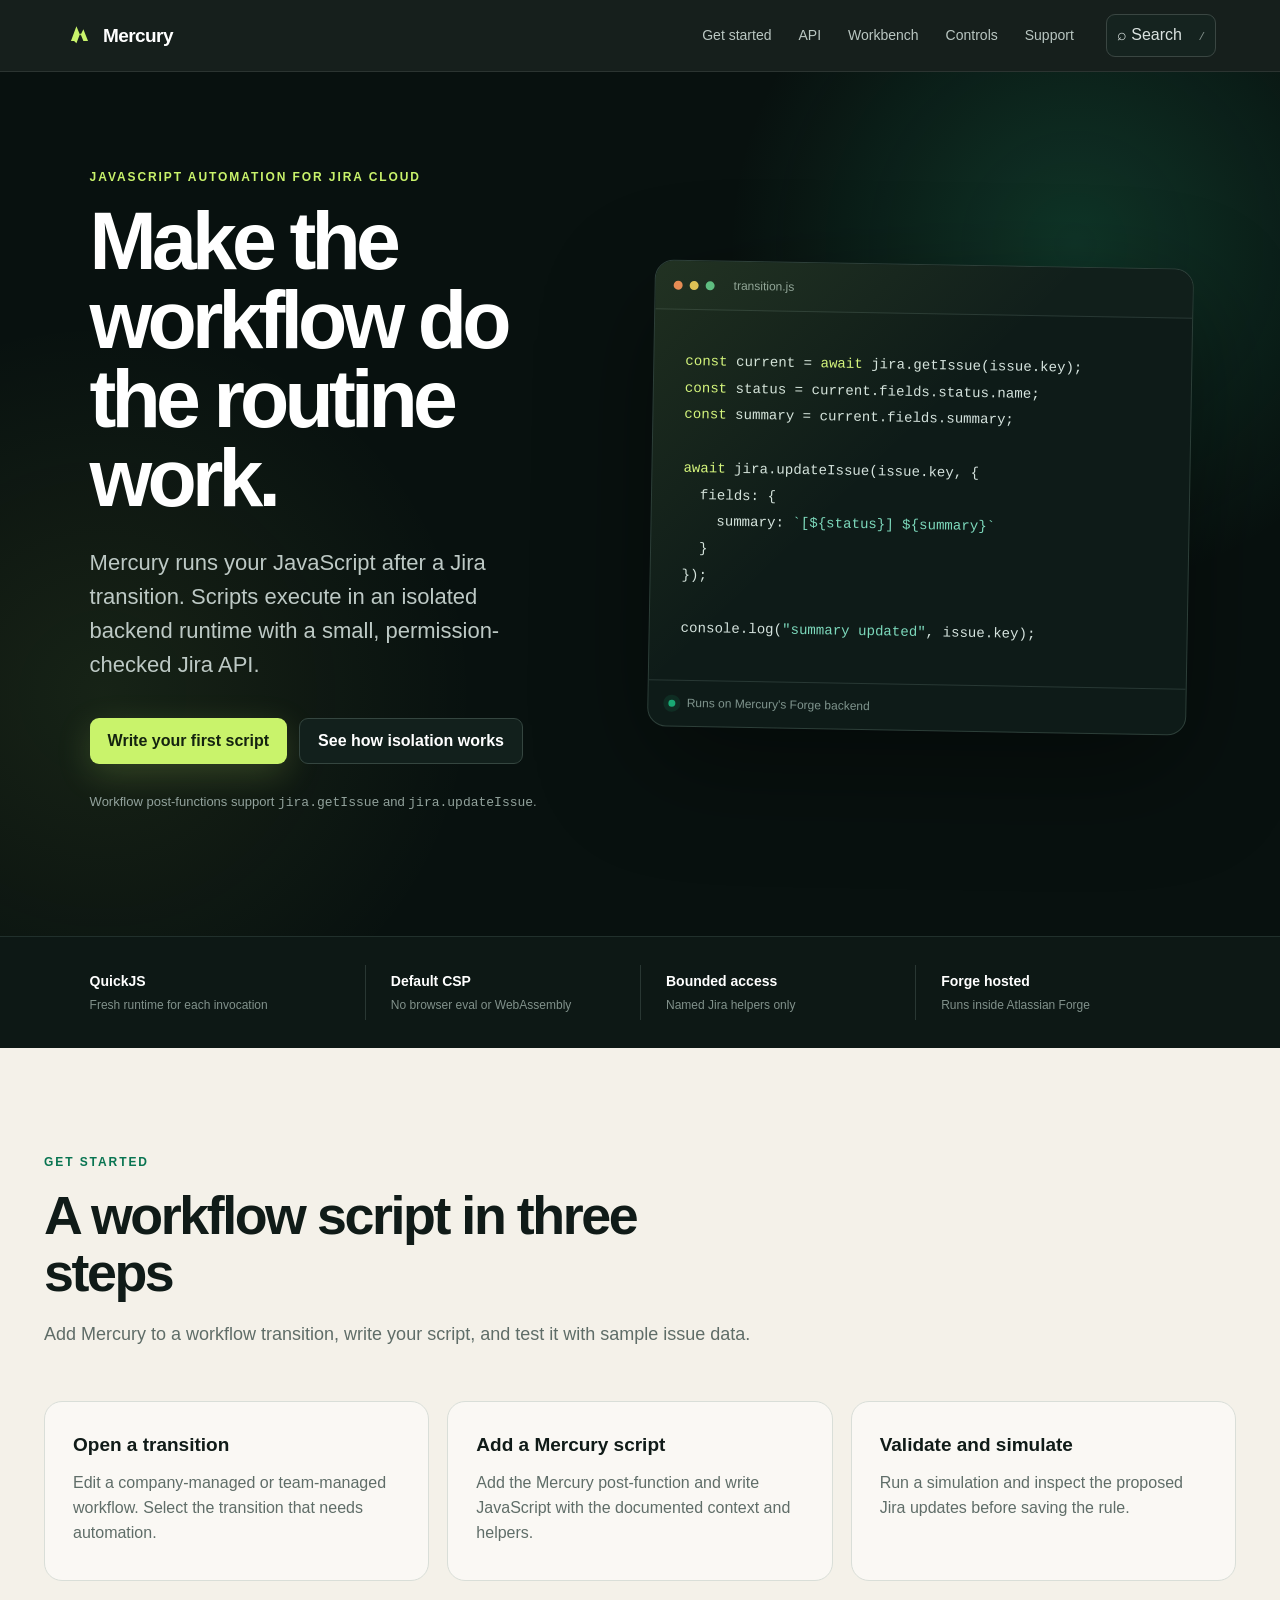
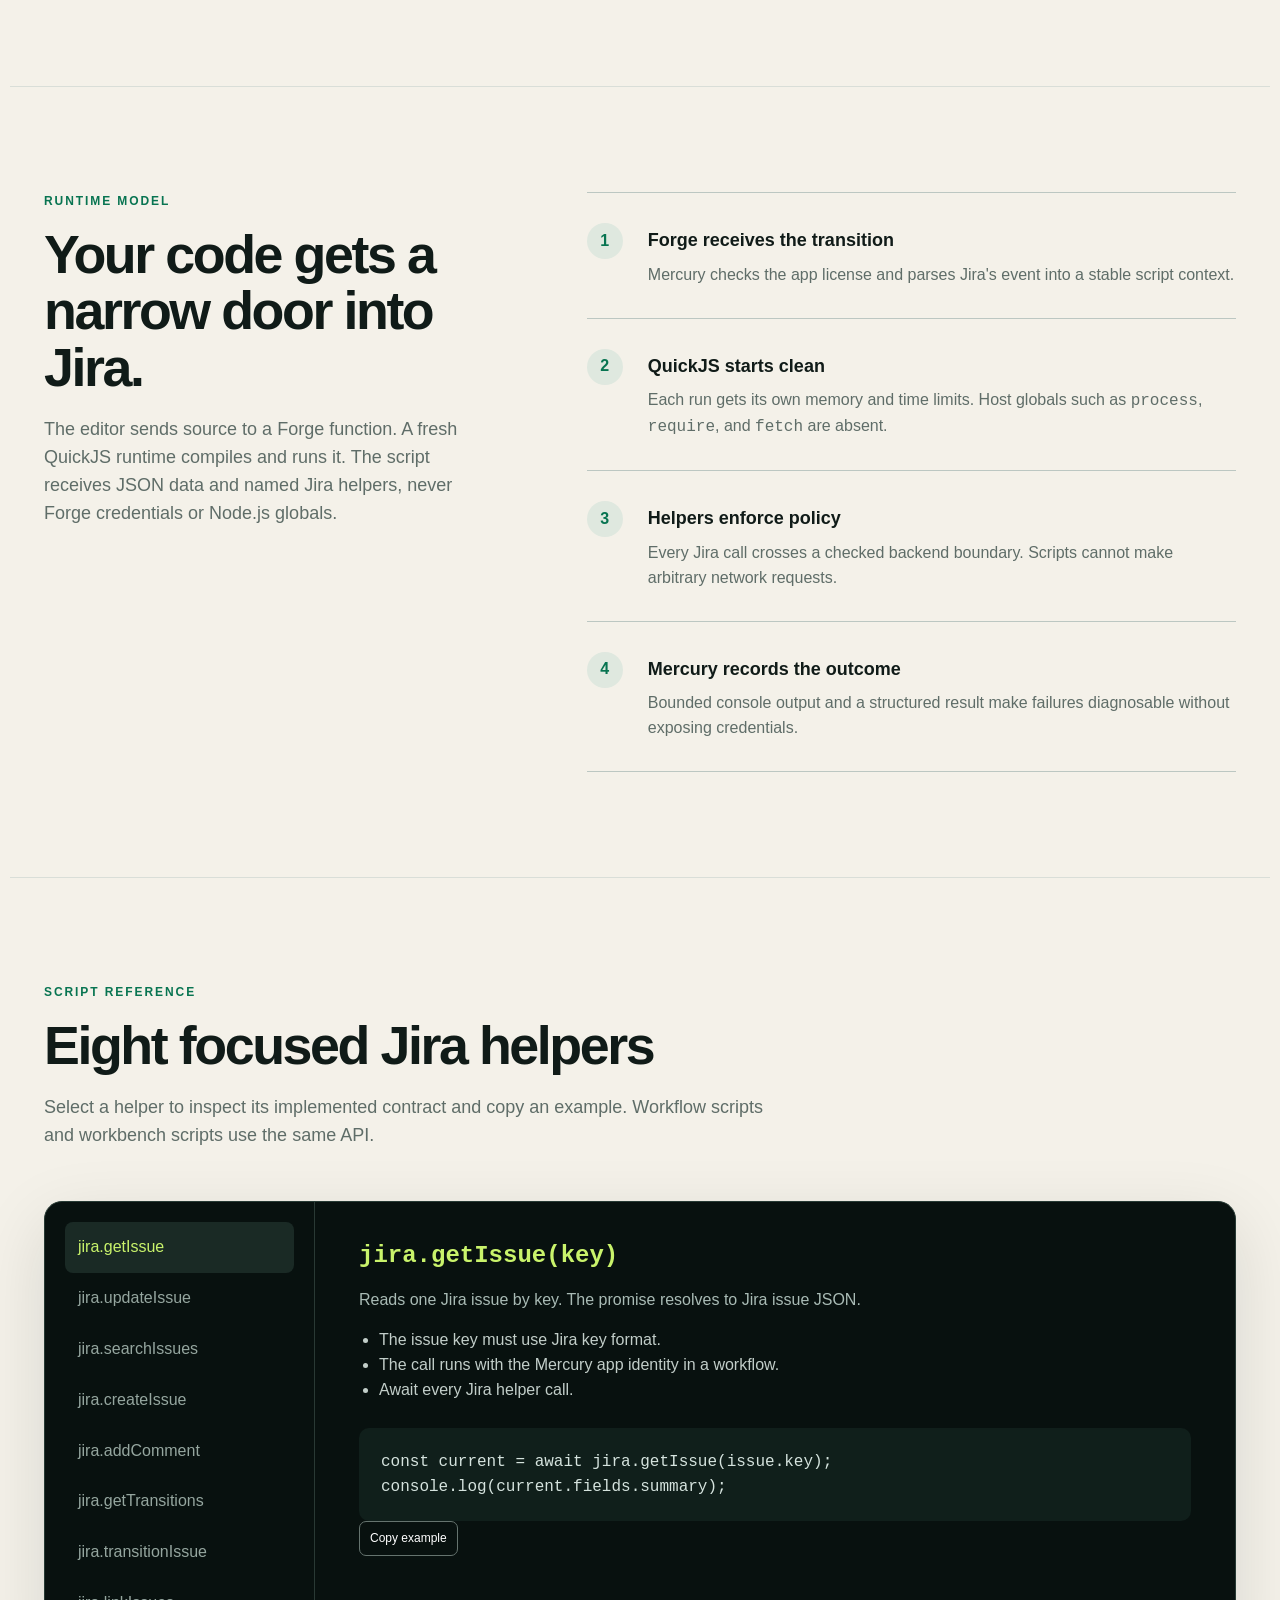
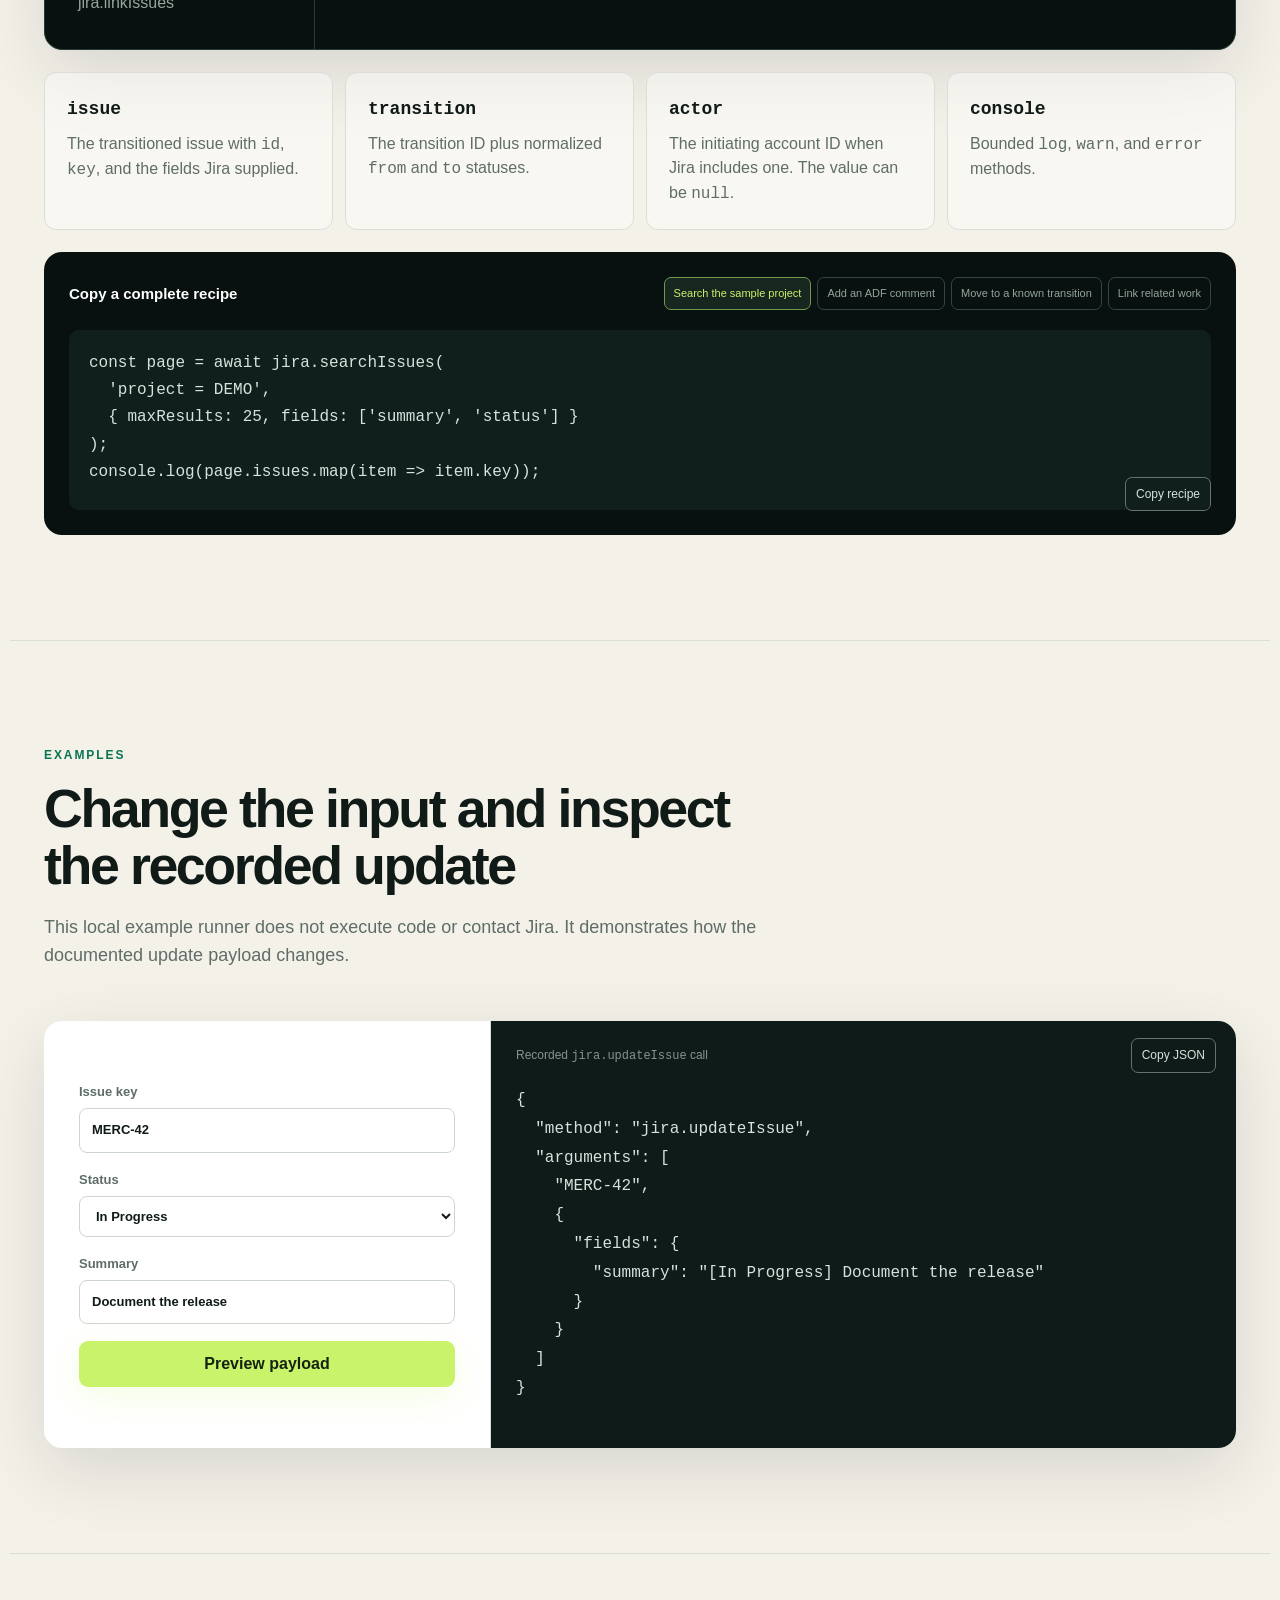
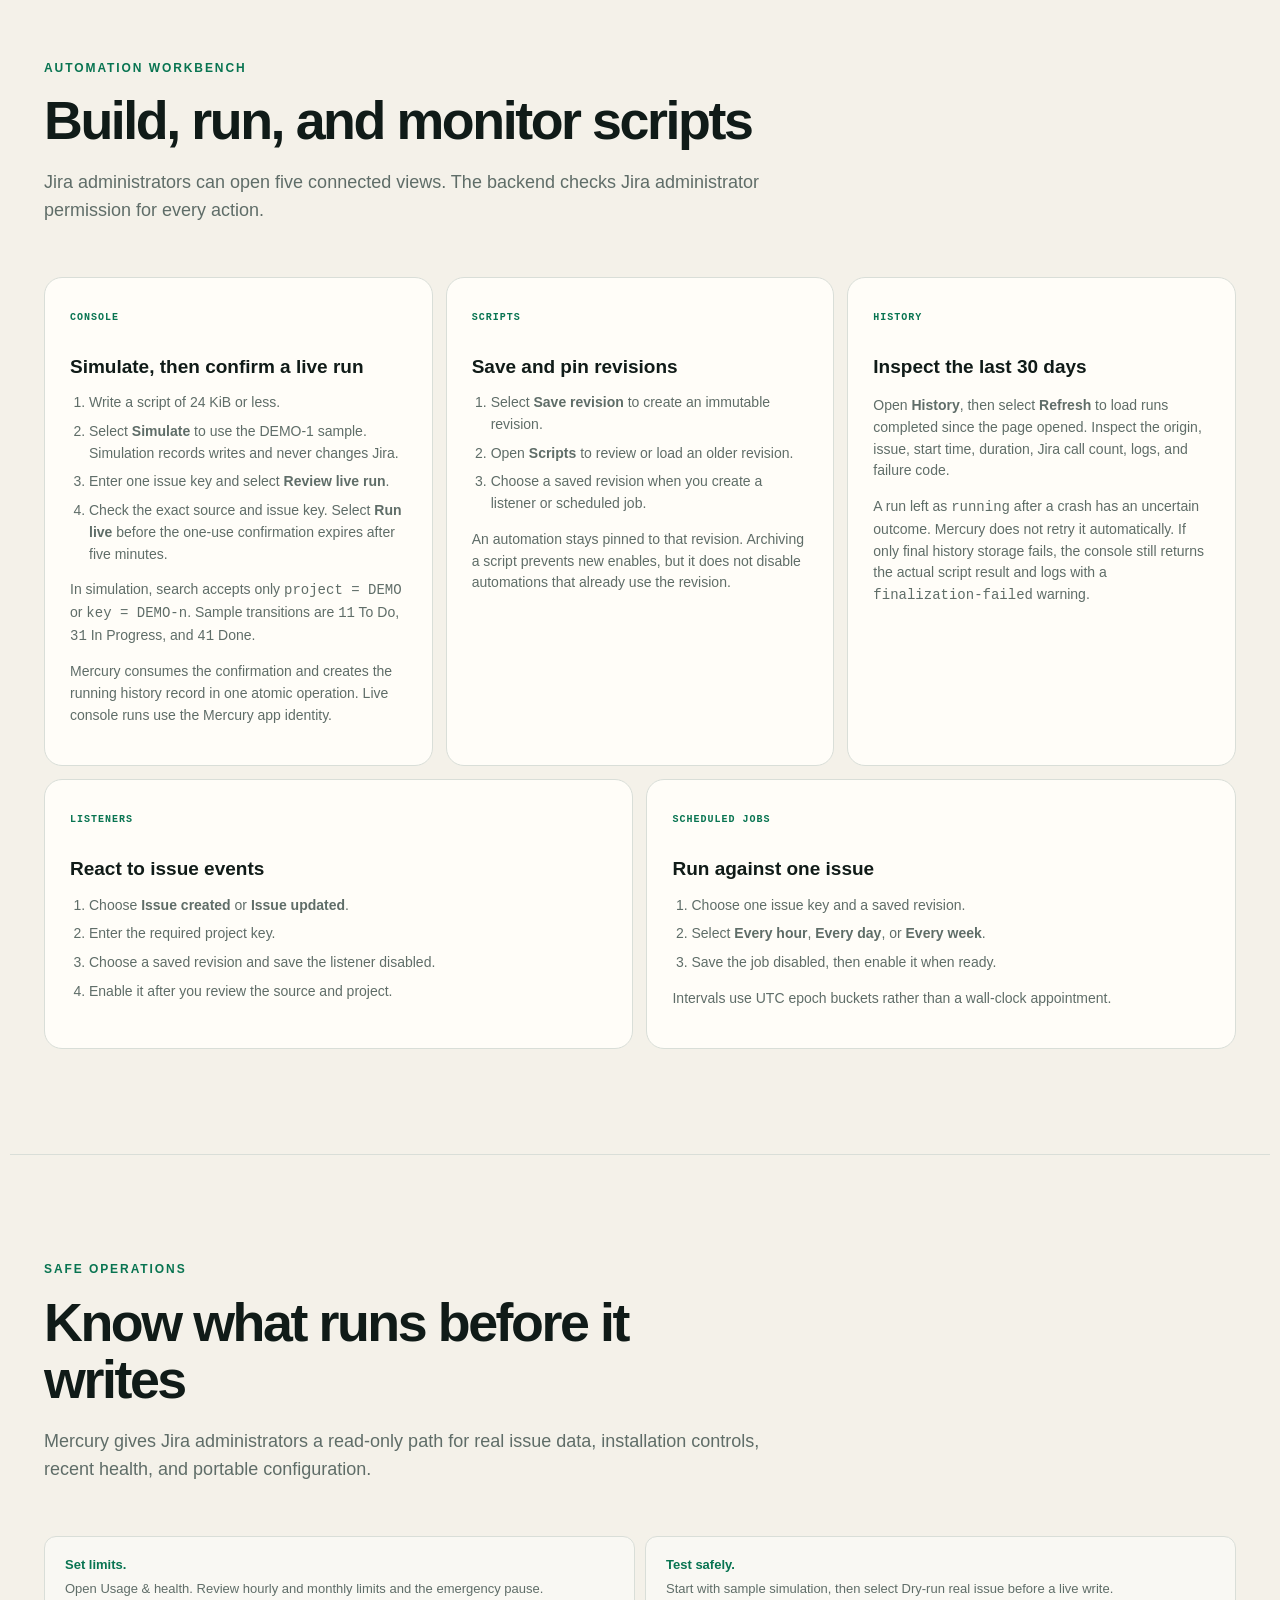
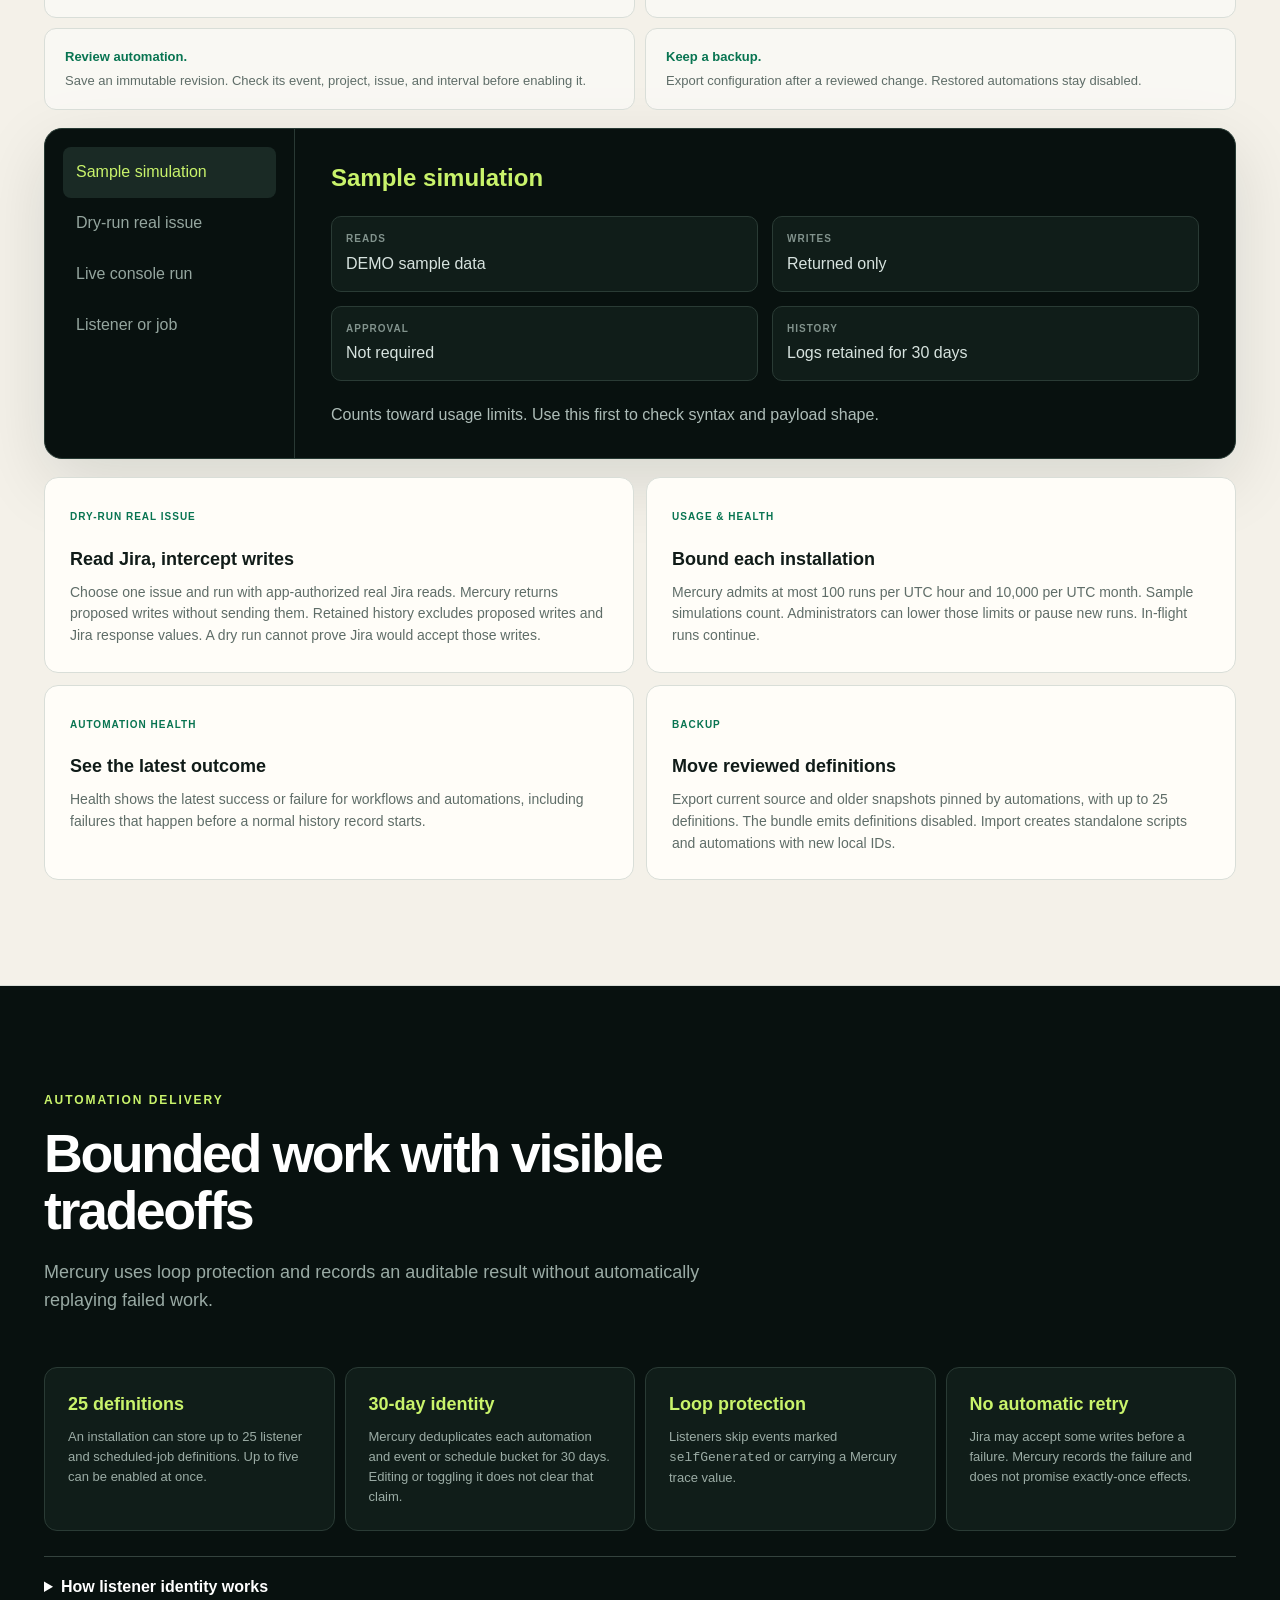
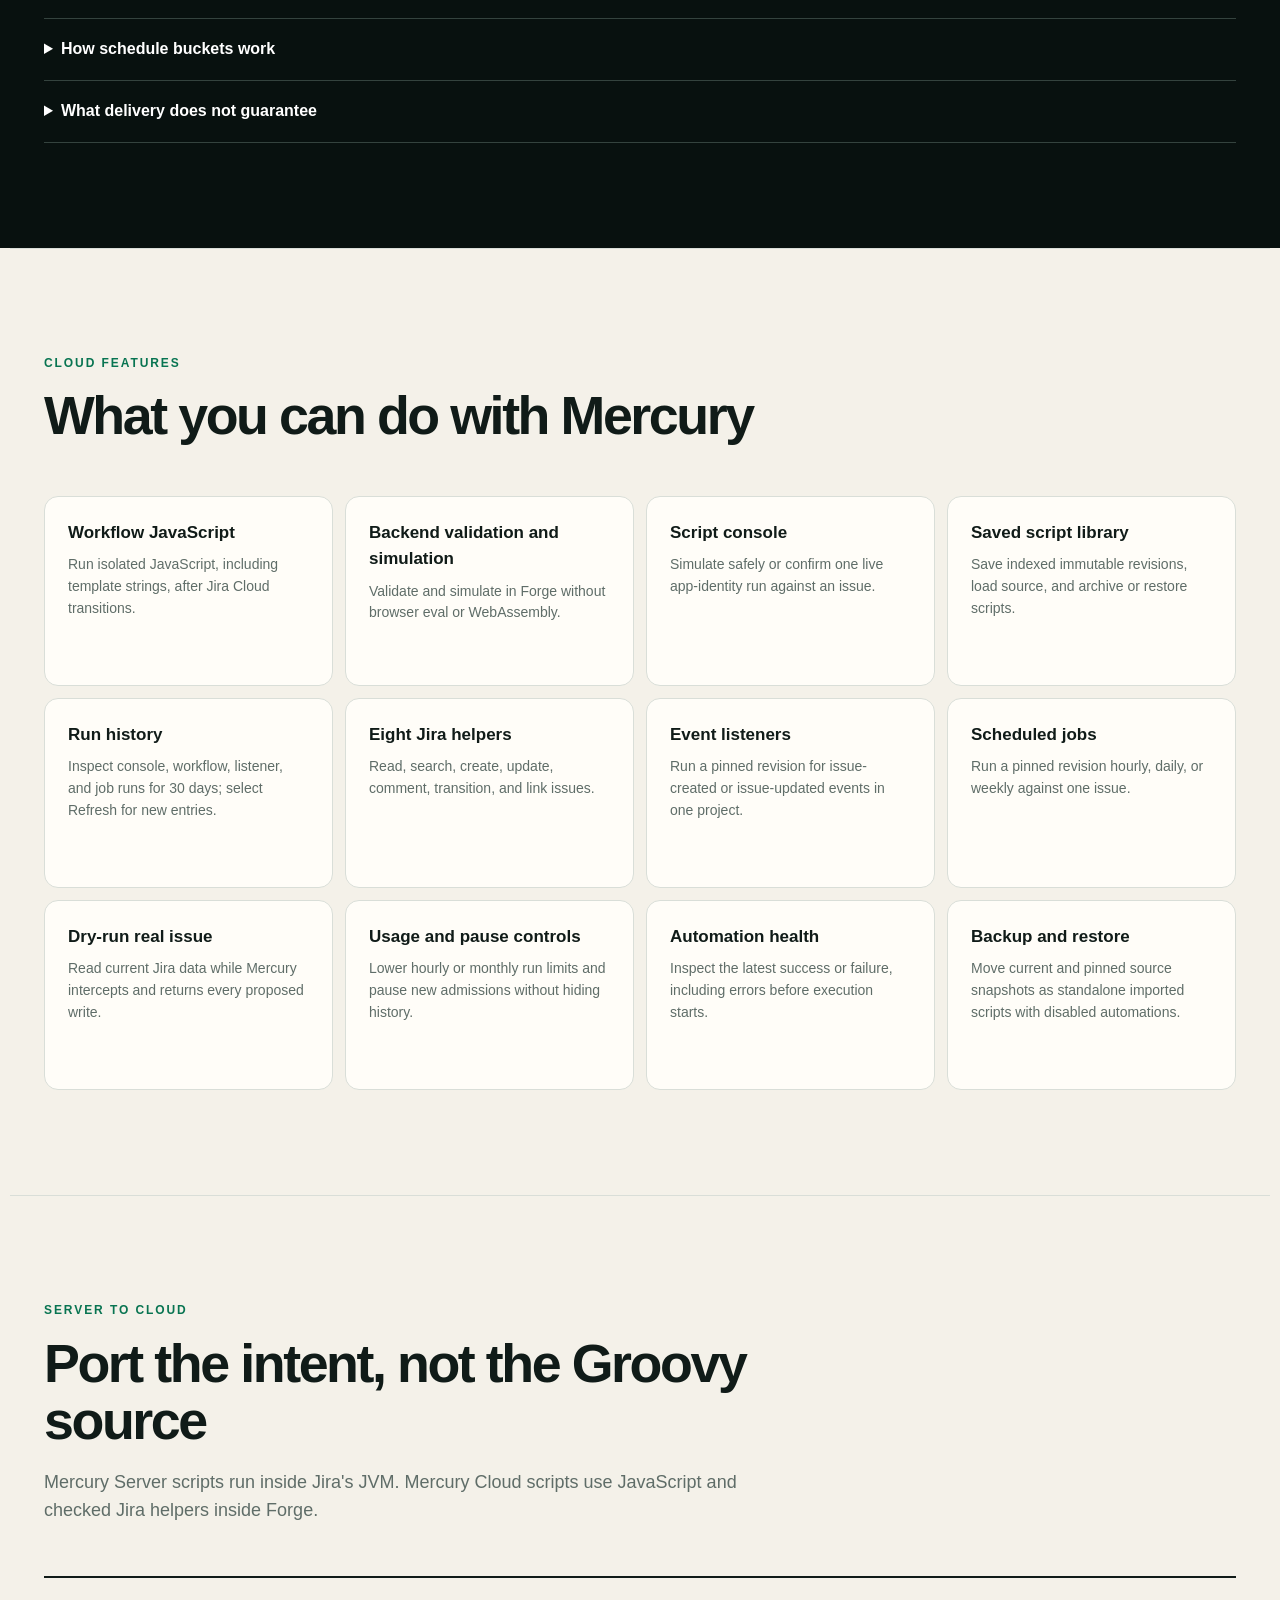
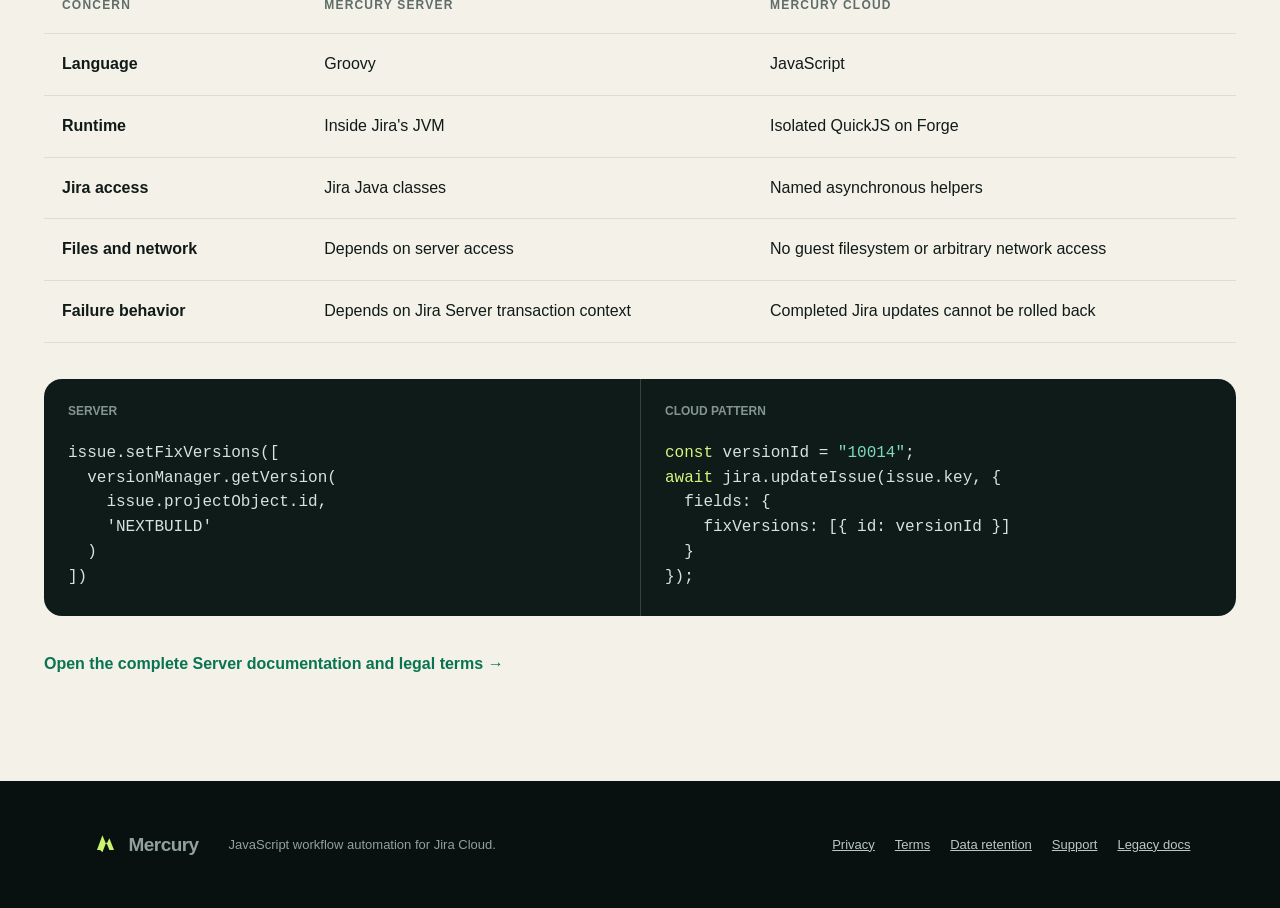
==== index.html @ 61a6d9b7 "Sync Cloud docs with launch controls" ====
<!doctype html>
<html lang="en">
<head>
  <meta charset="utf-8">
  <meta name="viewport" content="width=device-width, initial-scale=1">
  <meta name="description" content="Mercury runs isolated JavaScript automation for Jira Cloud workflows.">
  <meta name="theme-color" content="#08110f">
  <meta property="og:title" content="Mercury for Jira Cloud">
  <meta property="og:description" content="Write focused JavaScript automation for Jira Cloud workflows.">
  <title>Mercury for Jira Cloud</title>
  <link rel="stylesheet" href="./assets/site.css?v=88810bb0ca61">
  <script src="./assets/content.js?v=58f0be5f268d" defer></script>
  <script src="./assets/site.js?v=78b6e7a4508e" defer></script>
</head>
<body>
  <a class="skip-link" href="#main">Skip to content</a>
  <header class="topbar">
    <a class="brand" href="#top" aria-label="Mercury home"><svg viewBox="0 0 40 40" role="img" aria-label=""><path d="M9 27 16 8l5 12 4-8 6 15h-6l-4-10-5 13-3-3Z"/></svg><span>Mercury</span></a>
    <nav aria-label="Primary navigation"><a href="#start">Get started</a><a href="#reference">API</a><a href="#workbench">Workbench</a><a href="#operations">Controls</a><a href="./support.html">Support</a></nav>
    <button class="search-open" type="button" data-search-open aria-haspopup="dialog"><span aria-hidden="true">⌕</span> Search <kbd>/</kbd></button>
  </header>

  <main id="main">
    <section class="hero" id="top">
      <div class="hero-copy">
        <p class="eyebrow">JavaScript automation for Jira Cloud</p>
        <h1>Make the workflow do the routine work.</h1>
        <p class="lede">Mercury runs your JavaScript after a Jira transition. Scripts execute in an isolated backend runtime with a small, permission-checked Jira API.</p>
        <div class="actions"><a class="button primary" href="#start">Write your first script</a><a class="button secondary" href="#how-it-runs">See how isolation works</a></div>
        <p class="release-note">Workflow post-functions support <code>jira.getIssue</code> and <code>jira.updateIssue</code>.</p>
      </div>
      <div class="code-window" aria-label="Example Mercury script">
        <div class="window-bar"><span></span><span></span><span></span><strong>transition.js</strong></div>
        <pre><code><span class="kw">const</span> current = <span class="kw">await</span> jira.getIssue(issue.key);
<span class="kw">const</span> status = current.fields.status.name;
<span class="kw">const</span> summary = current.fields.summary;

<span class="kw">await</span> jira.updateIssue(issue.key, {
  fields: {
    summary: <span class="str">`[${status}] ${summary}`</span>
  }
});

console.log(<span class="str">"summary updated"</span>, issue.key);</code></pre>
        <div class="run-strip"><span class="pulse"></span> Runs on Mercury's Forge backend</div>
      </div>
    </section>

    <section class="trust-strip" aria-label="Runtime properties">
      <div><strong>QuickJS</strong><span>Fresh runtime for each invocation</span></div>
      <div><strong>Default CSP</strong><span>No browser eval or WebAssembly</span></div>
      <div><strong>Bounded access</strong><span>Named Jira helpers only</span></div>
      <div><strong>Forge hosted</strong><span>Runs inside Atlassian Forge</span></div>
    </section>

    <section class="section" id="start">
      <div class="section-intro"><p class="eyebrow">Get started</p><h2>A workflow script in three steps</h2><p>Add Mercury to a workflow transition, write your script, and test it with sample issue data.</p></div>
      <ol class="steps">
        <li><h3>Open a transition</h3><p>Edit a company-managed or team-managed workflow. Select the transition that needs automation.</p></li>
        <li><h3>Add a Mercury script</h3><p>Add the Mercury post-function and write JavaScript with the documented context and helpers.</p></li>
        <li><h3>Validate and simulate</h3><p>Run a simulation and inspect the proposed Jira updates before saving the rule.</p></li>
      </ol>
    </section>

    <section class="section split" id="how-it-runs">
      <div class="section-intro sticky-intro"><p class="eyebrow">Runtime model</p><h2>Your code gets a narrow door into Jira.</h2><p>The editor sends source to a Forge function. A fresh QuickJS runtime compiles and runs it. The script receives JSON data and named Jira helpers, never Forge credentials or Node.js globals.</p></div>
      <div class="flow" role="list" aria-label="Script execution flow">
        <article role="listitem"><b>1</b><div><h3>Forge receives the transition</h3><p>Mercury checks the app license and parses Jira's event into a stable script context.</p></div></article>
        <article role="listitem"><b>2</b><div><h3>QuickJS starts clean</h3><p>Each run gets its own memory and time limits. Host globals such as <code>process</code>, <code>require</code>, and <code>fetch</code> are absent.</p></div></article>
        <article role="listitem"><b>3</b><div><h3>Helpers enforce policy</h3><p>Every Jira call crosses a checked backend boundary. Scripts cannot make arbitrary network requests.</p></div></article>
        <article role="listitem"><b>4</b><div><h3>Mercury records the outcome</h3><p>Bounded console output and a structured result make failures diagnosable without exposing credentials.</p></div></article>
      </div>
    </section>

    <section class="section" id="reference">
      <div class="section-intro"><p class="eyebrow">Script reference</p><h2>Eight focused Jira helpers</h2><p>Select a helper to inspect its implemented contract and copy an example. Workflow scripts and workbench scripts use the same API.</p></div>
      <div class="api-browser"><div class="api-tabs" role="tablist" aria-label="Jira helpers" data-api-tabs></div><div class="api-panel" data-api-panel></div></div>
      <div class="context-grid">
        <article><h3><code>issue</code></h3><p>The transitioned issue with <code>id</code>, <code>key</code>, and the fields Jira supplied.</p></article>
        <article><h3><code>transition</code></h3><p>The transition ID plus normalized <code>from</code> and <code>to</code> statuses.</p></article>
        <article><h3><code>actor</code></h3><p>The initiating account ID when Jira includes one. The value can be <code>null</code>.</p></article>
        <article><h3><code>console</code></h3><p>Bounded <code>log</code>, <code>warn</code>, and <code>error</code> methods.</p></article>
      </div>
      <div class="recipes">
        <div class="recipes-head"><h3>Copy a complete recipe</h3><div data-recipe-tabs></div></div>
        <pre><code data-recipe-source></code></pre>
        <button class="copy" type="button" data-copy-recipe>Copy recipe</button>
      </div>
    </section>

    <section class="section" id="examples">
      <div class="section-intro"><p class="eyebrow">Examples</p><h2>Change the input and inspect the recorded update</h2><p>This local example runner does not execute code or contact Jira. It demonstrates how the documented update payload changes.</p></div>
      <div class="playground">
        <form data-example-form>
          <label>Issue key<input name="key" value="MERC-42" pattern="[A-Z][A-Z0-9_]*-[0-9]+" required></label>
          <label>Status<select name="status"><option>In Progress</option><option>To Do</option><option>Done</option></select></label>
          <label>Summary<input name="summary" value="Document the release" required></label>
          <button class="button primary" type="submit">Preview payload</button>
        </form>
        <div><div class="code-label">Recorded <code>jira.updateIssue</code> call</div><pre><code data-example-output></code></pre><button class="copy" type="button" data-copy-output>Copy JSON</button></div>
      </div>
    </section>

    <section class="section" id="workbench">
      <div class="section-intro"><p class="eyebrow">Automation workbench</p><h2>Build, run, and monitor scripts</h2><p>Jira administrators can open five connected views. The backend checks Jira administrator permission for every action.</p></div>
      <div class="guide-grid">
        <article><span>Console</span><h3>Simulate, then confirm a live run</h3><ol><li>Write a script of 24 KiB or less.</li><li>Select <strong>Simulate</strong> to use the DEMO-1 sample. Simulation records writes and never changes Jira.</li><li>Enter one issue key and select <strong>Review live run</strong>.</li><li>Check the exact source and issue key. Select <strong>Run live</strong> before the one-use confirmation expires after five minutes.</li></ol><p>In simulation, search accepts only <code>project = DEMO</code> or <code>key = DEMO-n</code>. Sample transitions are <code>11</code> To Do, <code>31</code> In Progress, and <code>41</code> Done.</p><p>Mercury consumes the confirmation and creates the running history record in one atomic operation. Live console runs use the Mercury app identity.</p></article>
        <article><span>Scripts</span><h3>Save and pin revisions</h3><ol><li>Select <strong>Save revision</strong> to create an immutable revision.</li><li>Open <strong>Scripts</strong> to review or load an older revision.</li><li>Choose a saved revision when you create a listener or scheduled job.</li></ol><p>An automation stays pinned to that revision. Archiving a script prevents new enables, but it does not disable automations that already use the revision.</p></article>
        <article><span>History</span><h3>Inspect the last 30 days</h3><p>Open <strong>History</strong>, then select <strong>Refresh</strong> to load runs completed since the page opened. Inspect the origin, issue, start time, duration, Jira call count, logs, and failure code.</p><p>A run left as <code>running</code> after a crash has an uncertain outcome. Mercury does not retry it automatically. If only final history storage fails, the console still returns the actual script result and logs with a <code>finalization-failed</code> warning.</p></article>
        <article><span>Listeners</span><h3>React to issue events</h3><ol><li>Choose <strong>Issue created</strong> or <strong>Issue updated</strong>.</li><li>Enter the required project key.</li><li>Choose a saved revision and save the listener disabled.</li><li>Enable it after you review the source and project.</li></ol></article>
        <article><span>Scheduled jobs</span><h3>Run against one issue</h3><ol><li>Choose one issue key and a saved revision.</li><li>Select <strong>Every hour</strong>, <strong>Every day</strong>, or <strong>Every week</strong>.</li><li>Save the job disabled, then enable it when ready.</li></ol><p>Intervals use UTC epoch buckets rather than a wall-clock appointment.</p></article>
      </div>
    </section>

    <section class="section operations" id="operations">
      <div class="section-intro"><p class="eyebrow">Safe operations</p><h2>Know what runs before it writes</h2><p>Mercury gives Jira administrators a read-only path for real issue data, installation controls, recent health, and portable configuration.</p></div>
      <ul class="launch-checklist" aria-label="Administrator onboarding">
        <li><strong>Set limits.</strong><span>Open Usage &amp; health. Review hourly and monthly limits and the emergency pause.</span></li>
        <li><strong>Test safely.</strong><span>Start with sample simulation, then select Dry-run real issue before a live write.</span></li>
        <li><strong>Review automation.</strong><span>Save an immutable revision. Check its event, project, issue, and interval before enabling it.</span></li>
        <li><strong>Keep a backup.</strong><span>Export configuration after a reviewed change. Restored automations stay disabled.</span></li>
      </ul>
      <div class="mode-explorer">
        <div class="mode-tabs" role="tablist" aria-label="Execution path" data-mode-tabs></div>
        <div class="mode-panel" role="tabpanel" data-mode-panel></div>
      </div>
      <div class="operations-grid">
        <article><span>Dry-run real issue</span><h3>Read Jira, intercept writes</h3><p>Choose one issue and run with app-authorized real Jira reads. Mercury returns proposed writes without sending them. Retained history excludes proposed writes and Jira response values. A dry run cannot prove Jira would accept those writes.</p></article>
        <article><span>Usage &amp; health</span><h3>Bound each installation</h3><p>Mercury admits at most 100 runs per UTC hour and 10,000 per UTC month. Sample simulations count. Administrators can lower those limits or pause new runs. In-flight runs continue.</p></article>
        <article><span>Automation health</span><h3>See the latest outcome</h3><p>Health shows the latest success or failure for workflows and automations, including failures that happen before a normal history record starts.</p></article>
        <article><span>Backup</span><h3>Move reviewed definitions</h3><p>Export current source and older snapshots pinned by automations, with up to 25 definitions. The bundle emits definitions disabled. Import creates standalone scripts and automations with new local IDs.</p></article>
      </div>
    </section>

    <section class="section delivery" id="automation-delivery">
      <div class="section-intro"><p class="eyebrow">Automation delivery</p><h2>Bounded work with visible tradeoffs</h2><p>Mercury uses loop protection and records an auditable result without automatically replaying failed work.</p></div>
      <div class="delivery-grid">
        <article><strong>25 definitions</strong><p>An installation can store up to 25 listener and scheduled-job definitions. Up to five can be enabled at once.</p></article>
        <article><strong>30-day identity</strong><p>Mercury deduplicates each automation and event or schedule bucket for 30 days. Editing or toggling it does not clear that claim.</p></article>
        <article><strong>Loop protection</strong><p>Listeners skip events marked <code>selfGenerated</code> or carrying a Mercury trace value.</p></article>
        <article><strong>No automatic retry</strong><p>Jira may accept some writes before a failure. Mercury records the failure and does not promise exactly-once effects.</p></article>
      </div>
      <div class="detail-list">
        <details><summary>How listener identity works</summary><p>Created events use the Jira issue ID. Updated events require both the issue ID and a changelog ID. Mercury skips an updated event when that stable identity is missing. It also drops an event whose timestamp is more than 24 hours from receipt.</p></details>
        <details><summary>How schedule buckets work</summary><p>One coarse hourly Forge trigger checks enabled jobs. A job uses a 1, 24, or 168-hour UTC epoch bucket. The first trigger after enablement can run the job. Missed intervals coalesce into the current bucket.</p><p>The claim uses the automation ID and bucket identity. Editing, disabling, or re-enabling a job does not run the same claimed bucket again.</p></details>
        <details><summary>What delivery does not guarantee</summary><p>Mercury prevents known duplicate dispatches for 30 days. It does not provide exactly-once Jira writes. It does not retry failed runs automatically. Scripts can leave partial Jira writes when a later helper call fails.</p></details>
      </div>
    </section>

    <section class="section" id="roadmap">
      <div class="section-intro"><p class="eyebrow">Cloud features</p><h2>What you can do with Mercury</h2></div>
      <div class="feature-grid" data-feature-grid></div>
    </section>

    <section class="section" id="migration">
      <div class="section-intro"><p class="eyebrow">Server to Cloud</p><h2>Port the intent, not the Groovy source</h2><p>Mercury Server scripts run inside Jira's JVM. Mercury Cloud scripts use JavaScript and checked Jira helpers inside Forge.</p></div>
      <div class="comparison-wrap"><table>
        <thead><tr><th>Concern</th><th>Mercury Server</th><th>Mercury Cloud</th></tr></thead>
        <tbody>
          <tr><th>Language</th><td>Groovy</td><td>JavaScript</td></tr>
          <tr><th>Runtime</th><td>Inside Jira's JVM</td><td>Isolated QuickJS on Forge</td></tr>
          <tr><th>Jira access</th><td>Jira Java classes</td><td>Named asynchronous helpers</td></tr>
          <tr><th>Files and network</th><td>Depends on server access</td><td>No guest filesystem or arbitrary network access</td></tr>
          <tr><th>Failure behavior</th><td>Depends on Jira Server transaction context</td><td>Completed Jira updates cannot be rolled back</td></tr>
        </tbody>
      </table></div>
      <div class="migration-code">
        <div><span>Server</span><pre><code>issue.setFixVersions([
  versionManager.getVersion(
    issue.projectObject.id,
    'NEXTBUILD'
  )
])</code></pre></div>
        <div><span>Cloud pattern</span><pre><code><span class="kw">const</span> versionId = <span class="str">"10014"</span>;
<span class="kw">await</span> jira.updateIssue(issue.key, {
  fields: {
    fixVersions: [{ id: versionId }]
  }
});</code></pre></div>
      </div>
      <a class="text-link" href="./legacy.html">Open the complete Server documentation and legal terms <span>→</span></a>
    </section>
  </main>

  <footer>
    <a class="brand" href="#top"><svg viewBox="0 0 40 40" aria-hidden="true"><path d="M9 27 16 8l5 12 4-8 6 15h-6l-4-10-5 13-3-3Z"/></svg><span>Mercury</span></a>
    <p>JavaScript workflow automation for Jira Cloud.</p>
    <nav aria-label="Footer"><a href="./cloud-privacy.html">Privacy</a><a href="./cloud-terms.html">Terms</a><a href="./data-retention.html">Data retention</a><a href="./support.html">Support</a><a href="./legacy.html">Legacy docs</a></nav>
  </footer>

  <dialog class="search" data-search-dialog>
    <form method="dialog"><label for="search-input">Search Mercury docs</label><button aria-label="Close search">×</button></form>
    <input id="search-input" type="search" placeholder="Try “simulation” or “getIssue”" autocomplete="off" data-search-input>
    <div class="search-results" data-search-results></div>
  </dialog>
</body>
</html>
---- assets/site.css ----
:root {
  --ink: #101b18;
  --muted: #5f6d68;
  --paper: #f4f1e9;
  --card: #fffdf8;
  --line: #d9ded8;
  --green: #19a974;
  --green-dark: #087451;
  --lime: #c9f36b;
  --night: #08110f;
  --code: #0e1b18;
  --radius: 18px;
  --shadow: 0 22px 70px rgba(7, 28, 22, .12);
}

* { box-sizing: border-box; }
html { scroll-behavior: smooth; scroll-padding-top: 86px; }
body {
  margin: 0;
  background: var(--paper);
  color: var(--ink);
  font: 16px/1.55 Inter, ui-sans-serif, -apple-system, BlinkMacSystemFont, "Segoe UI", sans-serif;
}
a { color: inherit; }
button, input, select { font: inherit; }
code, pre, kbd { font-family: "SFMono-Regular", Consolas, "Liberation Mono", monospace; }
.skip-link { position: fixed; left: 12px; top: -60px; z-index: 20; background: white; padding: 10px 14px; border-radius: 8px; }
.skip-link:focus { top: 12px; }

.topbar {
  position: sticky;
  top: 0;
  z-index: 10;
  height: 72px;
  padding: 0 clamp(20px, 5vw, 76px);
  display: flex;
  align-items: center;
  gap: 32px;
  border-bottom: 1px solid rgba(255,255,255,.09);
  background: rgba(8, 17, 15, .94);
  backdrop-filter: blur(14px);
  color: white;
}
.brand { display: inline-flex; align-items: center; gap: 8px; font-weight: 760; font-size: 19px; text-decoration: none; letter-spacing: -.03em; }
.brand svg { width: 31px; height: 31px; fill: var(--lime); }
.topbar nav { display: flex; gap: 27px; margin-left: auto; }
.topbar nav a { color: #bac7c2; text-decoration: none; font-size: 14px; }
.topbar nav a:hover, .topbar nav a:focus { color: white; }
.search-open { border: 1px solid #3a4642; border-radius: 9px; padding: 8px 10px; background: #15231f; color: #d9e2df; cursor: pointer; }
.search-open kbd { margin-left: 12px; color: #82908b; font-size: 11px; }

.hero {
  min-height: 650px;
  display: grid;
  grid-template-columns: minmax(0, .92fr) minmax(460px, 1.08fr);
  gap: clamp(48px, 8vw, 120px);
  align-items: center;
  padding: 96px clamp(24px, 7vw, 110px) 110px;
  overflow: hidden;
  background:
    radial-gradient(circle at 84% 20%, rgba(42, 179, 126, .22), transparent 27%),
    radial-gradient(circle at 8% 72%, rgba(201, 243, 107, .08), transparent 28%),
    var(--night);
  color: white;
}
.hero-copy { max-width: 690px; position: relative; z-index: 1; }
.eyebrow { margin: 0 0 15px; color: var(--green-dark); font-size: 12px; font-weight: 800; letter-spacing: .16em; text-transform: uppercase; }
.hero .eyebrow { color: var(--lime); }
h1 { max-width: 720px; margin: 0; font-size: clamp(47px, 6.3vw, 82px); line-height: .98; letter-spacing: -.06em; }
.lede { max-width: 650px; margin: 28px 0 0; color: #bdc9c5; font-size: clamp(18px, 2vw, 22px); line-height: 1.55; }
.actions { display: flex; flex-wrap: wrap; gap: 12px; margin: 36px 0 28px; }
.button { display: inline-flex; align-items: center; justify-content: center; min-height: 46px; padding: 0 18px; border: 0; border-radius: 9px; font-weight: 740; text-decoration: none; cursor: pointer; }
.button.primary { background: var(--lime); color: #14230f; box-shadow: 0 10px 34px rgba(201, 243, 107, .18); }
.button.primary:hover { background: #d8ff81; }
.button.secondary { border: 1px solid #354640; color: white; background: #12201c; }
.release-note { color: #92a29c; font-size: 13px; }

.code-window { position: relative; width: min(100%, 690px); justify-self: end; overflow: hidden; border: 1px solid #2d3f39; border-radius: 19px; background: var(--code); box-shadow: 0 38px 110px rgba(0,0,0,.4); transform: rotate(1deg); }
.code-window::before { content: ""; position: absolute; inset: -1px; pointer-events: none; background: linear-gradient(135deg, rgba(201,243,107,.09), transparent 43%); }
.window-bar { display: flex; align-items: center; gap: 7px; height: 49px; padding: 0 18px; border-bottom: 1px solid #283834; background: #111f1b; }
.window-bar span { width: 9px; height: 9px; border-radius: 50%; background: #45554f; }
.window-bar span:first-child { background: #e88352; }
.window-bar span:nth-child(2) { background: #dfbd52; }
.window-bar span:nth-child(3) { background: #56b982; }
.window-bar strong { margin-left: 12px; color: #8ea09a; font-size: 12px; font-weight: 500; }
pre { margin: 0; overflow: auto; }
.code-window pre { min-height: 326px; padding: 38px 31px; overflow-x: hidden; color: #d5e3de; font-size: clamp(12px, 1.1vw, 15px); line-height: 1.9; white-space: pre-wrap; overflow-wrap: anywhere; }
.kw { color: #d5f57d; }
.str { color: #7dd9bc; }
.comment { color: #758781; }
.run-strip { padding: 13px 20px; border-top: 1px solid #283834; color: #7f948d; font-size: 12px; }
.pulse { display: inline-block; width: 7px; height: 7px; margin-right: 8px; border-radius: 50%; background: var(--green); box-shadow: 0 0 0 5px rgba(25,169,116,.12); }

.trust-strip { display: grid; grid-template-columns: repeat(4, 1fr); padding: 28px clamp(24px, 7vw, 110px); color: #c6d1cd; background: #0d1815; border-top: 1px solid #21302c; }
.trust-strip div { padding: 6px 25px; border-left: 1px solid #293733; }
.trust-strip div:first-child { padding-left: 0; border-left: 0; }
.trust-strip strong, .trust-strip span { display: block; }
.trust-strip strong { color: white; font-size: 14px; }
.trust-strip span { margin-top: 3px; color: #81918b; font-size: 12px; }

.section { max-width: 1260px; margin: 0 auto; padding: 105px 34px; }
.section + .section { border-top: 1px solid var(--line); }
.section-intro { max-width: 720px; margin-bottom: 52px; }
.section-intro h2 { margin: 0; font-size: clamp(34px, 4.2vw, 56px); line-height: 1.06; letter-spacing: -.045em; }
.section-intro > p:last-child { margin: 20px 0 0; color: var(--muted); font-size: 18px; }
.steps { display: grid; grid-template-columns: repeat(3, 1fr); gap: 18px; margin: 0; padding: 0; list-style: none; }
.steps li { min-height: 180px; padding: 28px; border: 1px solid var(--line); border-radius: var(--radius); background: rgba(255,255,255,.48); }
.steps h3 { margin: 0 0 12px; font-size: 19px; }
.flow h3, .context-grid h3 { margin: 33px 0 8px; font-size: 18px; }
.steps p, .flow p, .context-grid p { margin: 0; color: var(--muted); }

.split { display: grid; grid-template-columns: .8fr 1.2fr; gap: 110px; }
.sticky-intro { position: sticky; top: 120px; align-self: start; }
.flow { border-top: 1px solid #bcc7c2; }
.flow article { display: grid; grid-template-columns: 38px 1fr; gap: 23px; padding: 30px 0; border-bottom: 1px solid #bcc7c2; }
.flow article b { display: grid; place-items: center; width: 36px; height: 36px; border-radius: 50%; background: #dfe8df; color: var(--green-dark); }
.flow h3 { margin: 4px 0 8px; }

.api-browser { display: grid; grid-template-columns: 270px 1fr; min-height: 385px; overflow: hidden; border: 1px solid #273a34; border-radius: var(--radius); background: var(--night); color: white; box-shadow: var(--shadow); }
.api-tabs { padding: 20px; border-right: 1px solid #293934; }
.api-tabs button { width: 100%; padding: 13px; border: 0; border-radius: 8px; background: transparent; color: #95a69f; text-align: left; cursor: pointer; }
.api-tabs button[aria-selected="true"] { background: #1a2a25; color: var(--lime); }
.api-panel { padding: 38px 44px; }
.api-panel h3 { margin: 0 0 12px; font: 700 24px/1.3 monospace; color: var(--lime); }
.api-panel p { max-width: 650px; color: #a9bbb5; }
.api-panel ul { padding-left: 20px; color: #c2cec9; }
.api-panel pre { margin-top: 25px; padding: 22px; border-radius: 10px; background: #101f1b; color: #d5e3de; }
.copy { padding: 7px 10px; border: 1px solid #65736e; border-radius: 7px; background: transparent; color: inherit; cursor: pointer; font-size: 12px; }
.context-grid { display: grid; grid-template-columns: repeat(4, 1fr); gap: 12px; margin-top: 22px; }
.context-grid article { padding: 22px; border: 1px solid var(--line); border-radius: 12px; background: rgba(255,255,255,.4); }
.context-grid h3 { margin: 0 0 8px; }
.recipes { position: relative; margin-top: 22px; padding: 25px; border-radius: var(--radius); color: #d5e3de; background: var(--night); }
.recipes-head { display: flex; align-items: center; justify-content: space-between; gap: 20px; }
.recipes-head h3 { margin: 0; color: white; font-size: 15px; }
.recipes-head > div { display: flex; flex-wrap: wrap; gap: 6px; }
.recipes-head button { padding: 7px 9px; border: 1px solid #34453f; border-radius: 7px; color: #92a49d; background: transparent; cursor: pointer; font-size: 11px; }
.recipes-head button[aria-pressed="true"] { border-color: #72984d; color: var(--lime); background: #17271f; }
.recipes pre { min-height: 180px; margin-top: 20px; padding: 20px; border-radius: 10px; background: #101f1b; line-height: 1.7; }
.recipes > .copy { position: absolute; right: 25px; bottom: 24px; }

.guide-grid { display: grid; grid-template-columns: repeat(6, 1fr); gap: 13px; }
.guide-grid article { grid-column: span 2; padding: 25px; border: 1px solid var(--line); border-radius: var(--radius); background: var(--card); }
.guide-grid article:nth-child(4), .guide-grid article:nth-child(5) { grid-column: span 3; }
.guide-grid article > span { color: var(--green-dark); font: 800 10px/1 monospace; letter-spacing: .1em; text-transform: uppercase; }
.guide-grid h3 { margin: 24px 0 11px; font-size: 19px; }
.guide-grid p, .guide-grid li { color: var(--muted); font-size: 14px; }
.guide-grid ol { margin: 0; padding-left: 19px; }
.guide-grid li + li { margin-top: 7px; }
.delivery { max-width: none; padding-left: max(34px, calc((100vw - 1192px) / 2)); padding-right: max(34px, calc((100vw - 1192px) / 2)); color: white; background: var(--night); }
.delivery .section-intro .eyebrow { color: var(--lime); }
.delivery .section-intro > p:last-child { color: #99aaa4; }
.delivery-grid { display: grid; grid-template-columns: repeat(4, 1fr); gap: 10px; }
.delivery-grid article { padding: 23px; border: 1px solid #2a3b35; border-radius: 13px; background: #101d19; }
.delivery-grid strong { color: var(--lime); font-size: 18px; }
.delivery-grid p { margin: 8px 0 0; color: #9baca5; font-size: 13px; }
.detail-list { margin-top: 25px; border-top: 1px solid #34433e; }
.detail-list details { border-bottom: 1px solid #34433e; }
.detail-list summary { padding: 18px 0; cursor: pointer; font-weight: 750; }
.detail-list details p { max-width: 850px; color: #aebdb8; }

.playground { display: grid; grid-template-columns: .75fr 1.25fr; overflow: hidden; border-radius: var(--radius); background: white; box-shadow: var(--shadow); }
.playground form { display: grid; gap: 17px; align-content: center; padding: 35px; border-right: 1px solid var(--line); }
.playground label { color: var(--muted); font-size: 13px; font-weight: 700; }
.playground input, .playground select { display: block; width: 100%; margin-top: 6px; padding: 11px 12px; border: 1px solid #cdd5d1; border-radius: 8px; color: var(--ink); background: white; }
.playground > div { position: relative; min-width: 0; padding: 25px; color: #d5e3de; background: var(--code); }
.playground pre { min-height: 235px; padding: 20px 0; line-height: 1.8; }
.playground .copy { position: absolute; right: 20px; top: 17px; }
.code-label { color: #84958f; font-size: 12px; }

.feature-grid { display: grid; grid-template-columns: repeat(4, 1fr); gap: 12px; }
.feature-card { min-height: 190px; padding: 23px; border: 1px solid var(--line); border-radius: 14px; background: var(--card); }
.feature-card h3 { margin: 0 0 8px; font-size: 17px; }
.feature-card p { margin: 0; color: var(--muted); font-size: 14px; }

.mode-explorer { display: grid; grid-template-columns: 250px 1fr; overflow: hidden; margin-bottom: 18px; border: 1px solid #273a34; border-radius: var(--radius); color: white; background: var(--night); box-shadow: var(--shadow); }
.mode-tabs { padding: 18px; border-right: 1px solid #293934; }
.mode-tabs button { width: 100%; padding: 13px; border: 0; border-radius: 8px; color: #95a69f; background: transparent; text-align: left; cursor: pointer; }
.mode-tabs button[aria-selected="true"] { color: var(--lime); background: #1a2a25; }
.mode-panel { padding: 30px 36px; }
.mode-panel h3 { margin: 0 0 20px; color: var(--lime); font-size: 24px; }
.mode-panel dl { display: grid; grid-template-columns: 1fr 1fr; gap: 14px; margin: 0; }
.mode-panel dl div { padding: 14px; border: 1px solid #2a3b35; border-radius: 10px; background: #101d19; }
.mode-panel dt { color: #82938d; font-size: 10px; font-weight: 800; letter-spacing: .1em; text-transform: uppercase; }
.mode-panel dd { margin: 5px 0 0; color: #d7e3df; }
.mode-panel p { margin: 22px 0 0; color: #aebdb8; }
.operations-grid { display: grid; grid-template-columns: 1fr 1fr; gap: 12px; }
.operations-grid article { padding: 25px; border: 1px solid var(--line); border-radius: 14px; background: var(--card); }
.operations-grid article > span { color: var(--green-dark); font-size: 10px; font-weight: 800; letter-spacing: .1em; text-transform: uppercase; }
.operations-grid h3 { margin: 18px 0 8px; font-size: 18px; }
.operations-grid p { margin: 0; color: var(--muted); font-size: 14px; }
.launch-checklist { display: grid; grid-template-columns: 1fr 1fr; gap: 10px; margin: 0 0 18px; padding: 0; list-style: none; }
.launch-checklist li { display: grid; gap: 4px; padding: 18px 20px; border: 1px solid var(--line); border-radius: 12px; background: rgba(255,255,255,.45); }
.launch-checklist strong { color: var(--green-dark); font-size: 13px; }
.launch-checklist span { color: var(--muted); font-size: 13px; }

.legal-page { background: var(--paper); }
.legal-header { padding: 72px max(24px, calc((100vw - 920px) / 2)) 54px; color: white; background: var(--night); }
.legal-header .brand { margin-bottom: 52px; }
.legal-header h1 { max-width: 820px; font-size: clamp(42px, 7vw, 72px); }
.legal-header p { max-width: 720px; margin: 22px 0 0; color: #b8c6c1; font-size: 18px; }
.legal-content { max-width: 920px; margin: 0 auto; padding: 72px 28px 110px; }
.legal-content nav { display: flex; flex-wrap: wrap; gap: 8px; margin-bottom: 45px; }
.legal-content nav a { padding: 7px 11px; border: 1px solid var(--line); border-radius: 999px; color: var(--green-dark); background: var(--card); text-decoration: none; font-size: 12px; font-weight: 750; }
.legal-content section + section { margin-top: 52px; padding-top: 42px; border-top: 1px solid var(--line); }
.legal-content h2 { margin: 0 0 14px; font-size: 28px; letter-spacing: -.025em; }
.legal-content h3 { margin: 28px 0 8px; font-size: 18px; }
.legal-content p, .legal-content li { color: var(--muted); }
.legal-content table { background: var(--card); }
.legal-content .notice { padding: 18px 20px; border-left: 3px solid var(--green); background: #e7f3ed; }
.legal-content .source-list a { color: var(--green-dark); font-weight: 700; }

.comparison-wrap { overflow-x: auto; }
table { width: 100%; border-collapse: collapse; border-top: 2px solid var(--ink); }
th, td { padding: 18px; border-bottom: 1px solid var(--line); text-align: left; vertical-align: top; }
thead th { color: var(--muted); font-size: 12px; letter-spacing: .1em; text-transform: uppercase; }
tbody th { width: 22%; }
.migration-code { display: grid; grid-template-columns: 1fr 1fr; margin: 36px 0; overflow: hidden; border-radius: var(--radius); }
.migration-code > div { min-width: 0; padding: 19px 24px 26px; color: #d5e3de; background: var(--code); }
.migration-code > div + div { border-left: 1px solid #33433e; }
.migration-code > div > span { color: #84958f; font-size: 12px; font-weight: 700; text-transform: uppercase; }
.migration-code pre { margin-top: 18px; }
.text-link { color: var(--green-dark); font-weight: 750; text-decoration: none; }
.text-link span { display: inline-block; transition: transform .2s; }
.text-link:hover span { transform: translateX(4px); }

footer { display: grid; grid-template-columns: auto 1fr auto; align-items: center; gap: 30px; padding: 48px clamp(24px, 7vw, 110px); color: #91a19b; background: var(--night); }
footer p { margin: 0; font-size: 13px; }
footer nav { display: flex; flex-wrap: wrap; gap: 20px; font-size: 13px; }
footer nav a { color: #bac7c2; }

.search { width: min(660px, calc(100% - 30px)); margin-top: 11vh; padding: 20px; border: 1px solid #30433d; border-radius: 16px; color: white; background: #0c1815; box-shadow: 0 30px 100px rgba(0,0,0,.5); }
.search::backdrop { background: rgba(2,8,6,.72); backdrop-filter: blur(4px); }
.search form { display: flex; justify-content: space-between; align-items: center; }
.search form label { font-size: 13px; font-weight: 700; }
.search form button { border: 0; background: transparent; color: #a9b8b3; font-size: 27px; cursor: pointer; }
.search input { width: 100%; margin: 15px 0; padding: 15px; border: 1px solid #344640; border-radius: 10px; outline: 0; color: white; background: #14221e; }
.search input:focus { border-color: var(--lime); }
.search-result { display: block; padding: 12px; border-radius: 8px; text-decoration: none; }
.search-result:hover, .search-result:focus { background: #172722; }
.search-result strong, .search-result span { display: block; }
.search-result span { color: #80918b; font-size: 12px; }
.search-empty { color: #80918b; padding: 20px 12px; }

@media (max-width: 900px) {
  .topbar nav { display: none; }
  .search-open { margin-left: auto; }
  .hero { grid-template-columns: 1fr; padding-top: 75px; }
  .code-window { justify-self: start; transform: none; }
  .trust-strip { grid-template-columns: 1fr 1fr; gap: 20px 0; }
  .trust-strip div:nth-child(3) { padding-left: 0; border-left: 0; }
  .feature-grid { grid-template-columns: 1fr 1fr; }
  .split { grid-template-columns: 1fr; gap: 20px; }
  .sticky-intro { position: static; }
  .context-grid { grid-template-columns: 1fr 1fr; }
  .guide-grid article, .guide-grid article:nth-child(4), .guide-grid article:nth-child(5) { grid-column: span 3; }
  .delivery-grid { grid-template-columns: 1fr 1fr; }
  .mode-explorer { grid-template-columns: 1fr; }
  .mode-tabs { display: flex; overflow-x: auto; border-right: 0; border-bottom: 1px solid #293934; }
  .mode-tabs button { width: auto; white-space: nowrap; }
}

@media (max-width: 760px) {
  .steps { grid-template-columns: 1fr; }
}

@media (max-width: 620px) {
  .hero { min-height: auto; padding: 65px 21px 80px; }
  h1 { font-size: 47px; }
  .code-window pre { padding: 25px 18px; font-size: 11px; }
  .trust-strip { grid-template-columns: 1fr; padding: 28px 22px; }
  .trust-strip div { padding: 5px 0; border-left: 0; }
  .section { padding: 75px 21px; }
  .steps, .feature-grid, .context-grid, .playground, .migration-code { grid-template-columns: 1fr; }
  .guide-grid { grid-template-columns: 1fr; }
  .guide-grid article, .guide-grid article:nth-child(4), .guide-grid article:nth-child(5) { grid-column: auto; }
  .delivery-grid { grid-template-columns: 1fr; }
  .operations-grid, .mode-panel dl, .launch-checklist { grid-template-columns: 1fr; }
  .recipes-head { align-items: start; flex-direction: column; }
  .api-browser { grid-template-columns: 1fr; }
  .api-tabs { display: flex; overflow-x: auto; border-right: 0; border-bottom: 1px solid #293934; }
  .api-tabs button { white-space: nowrap; }
  .api-panel { padding: 28px 20px; }
  .playground form { border-right: 0; border-bottom: 1px solid var(--line); }
  .migration-code > div + div { border-left: 0; border-top: 1px solid #33433e; }
  footer { grid-template-columns: 1fr; }
}

@media (prefers-reduced-motion: reduce) {
  html { scroll-behavior: auto; }
  *, *::before, *::after { animation: none !important; transition: none !important; }
}
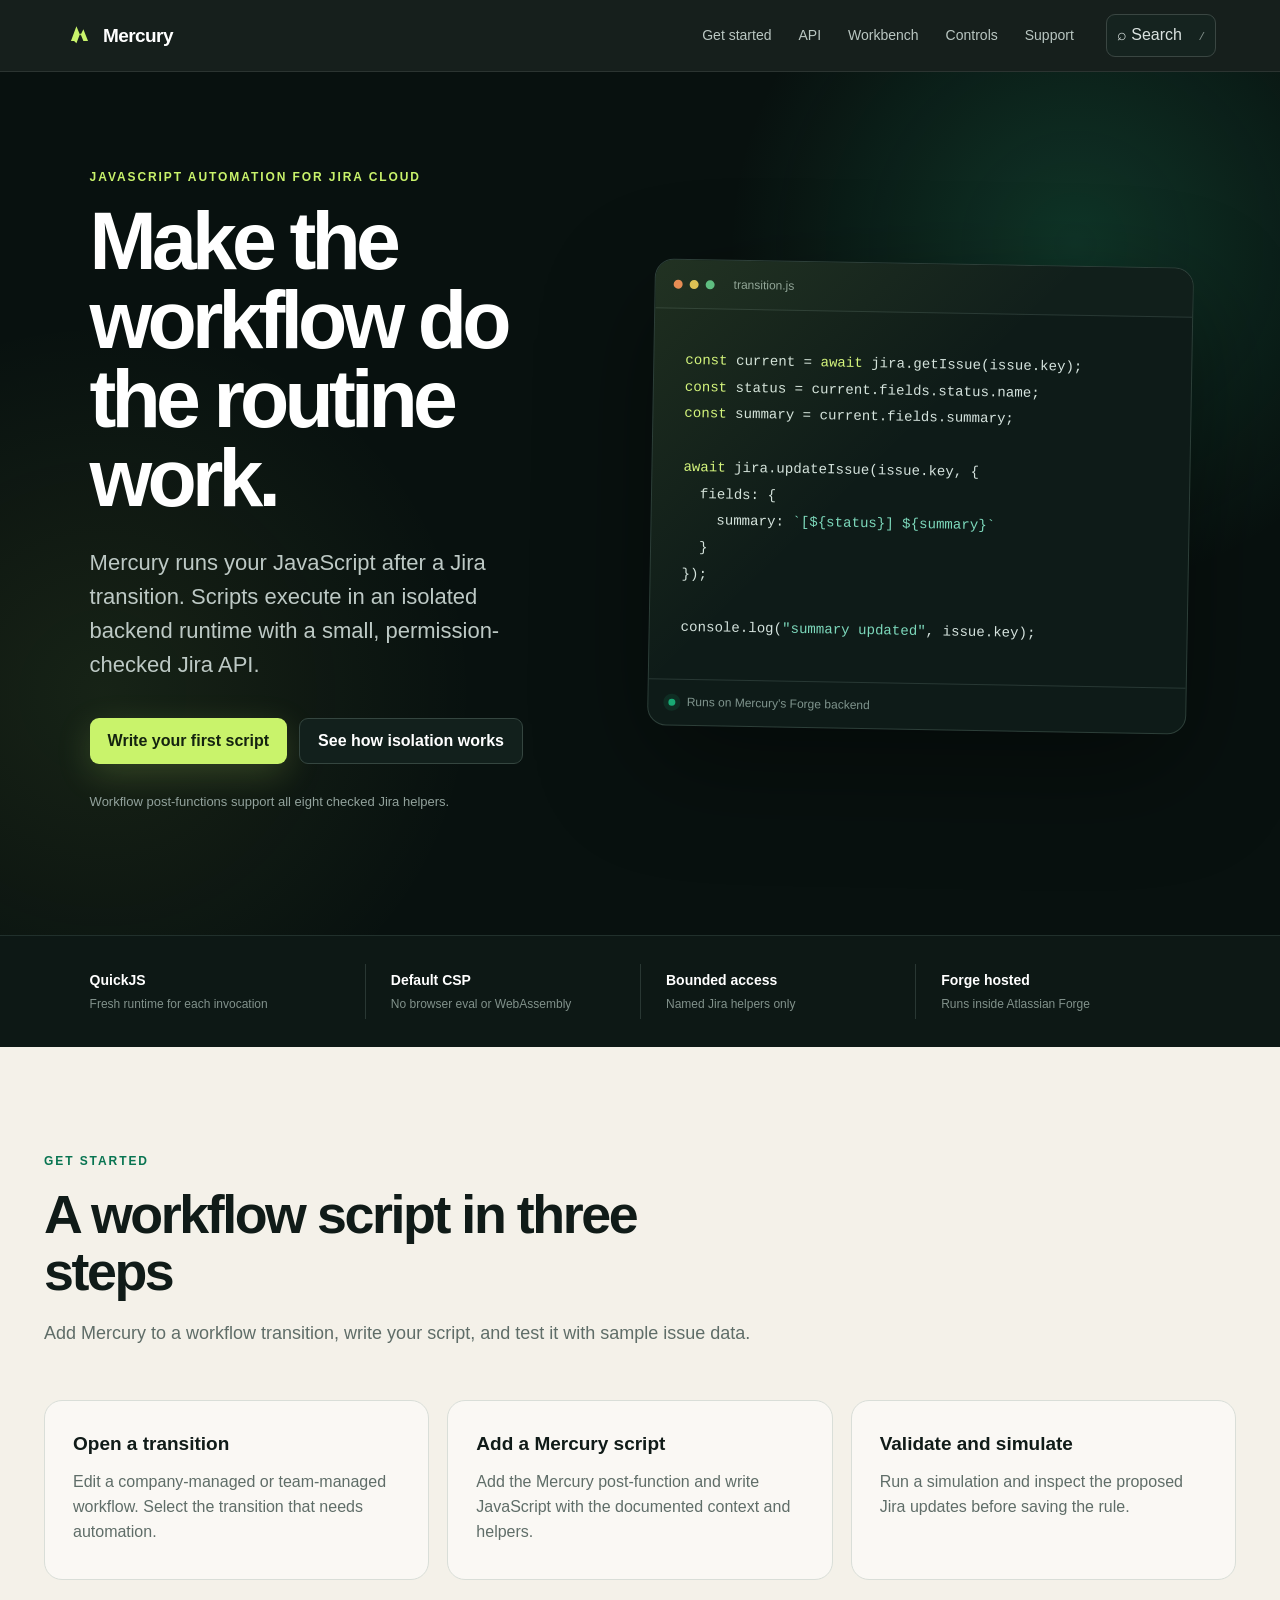
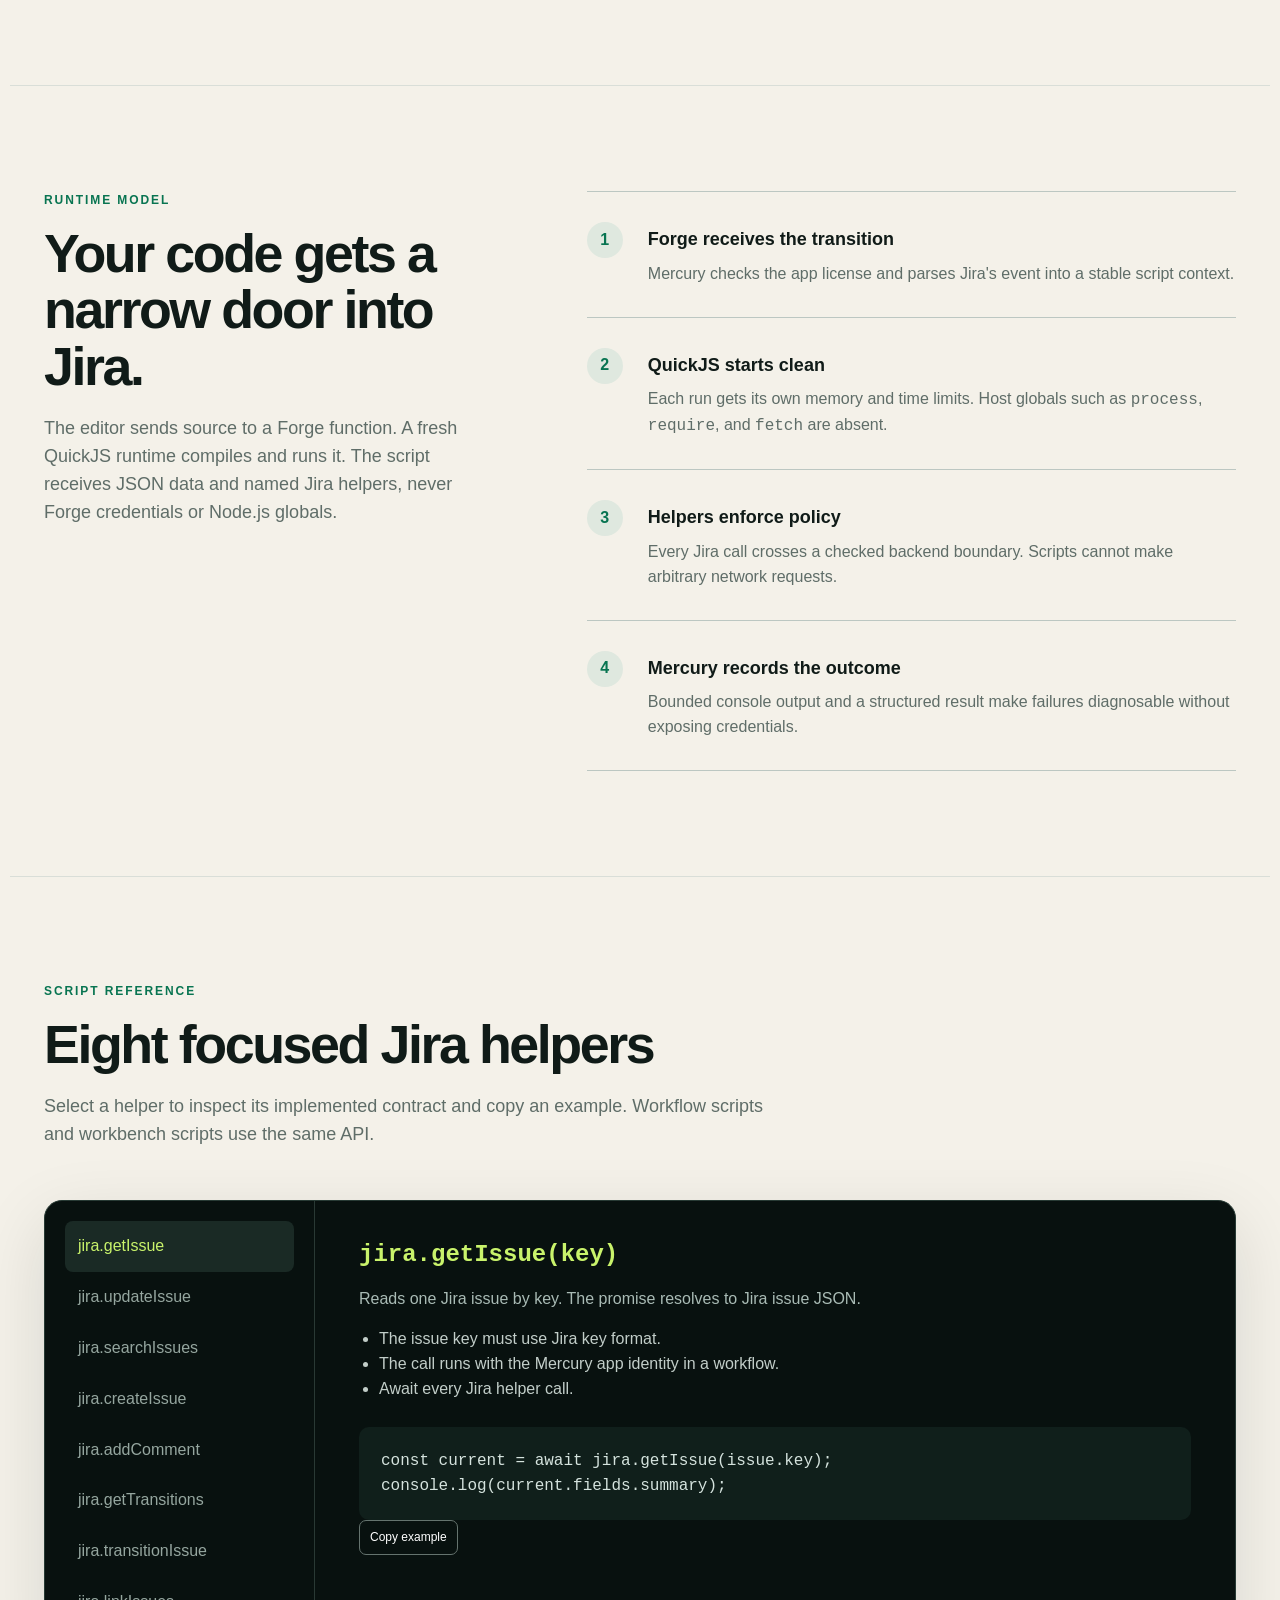
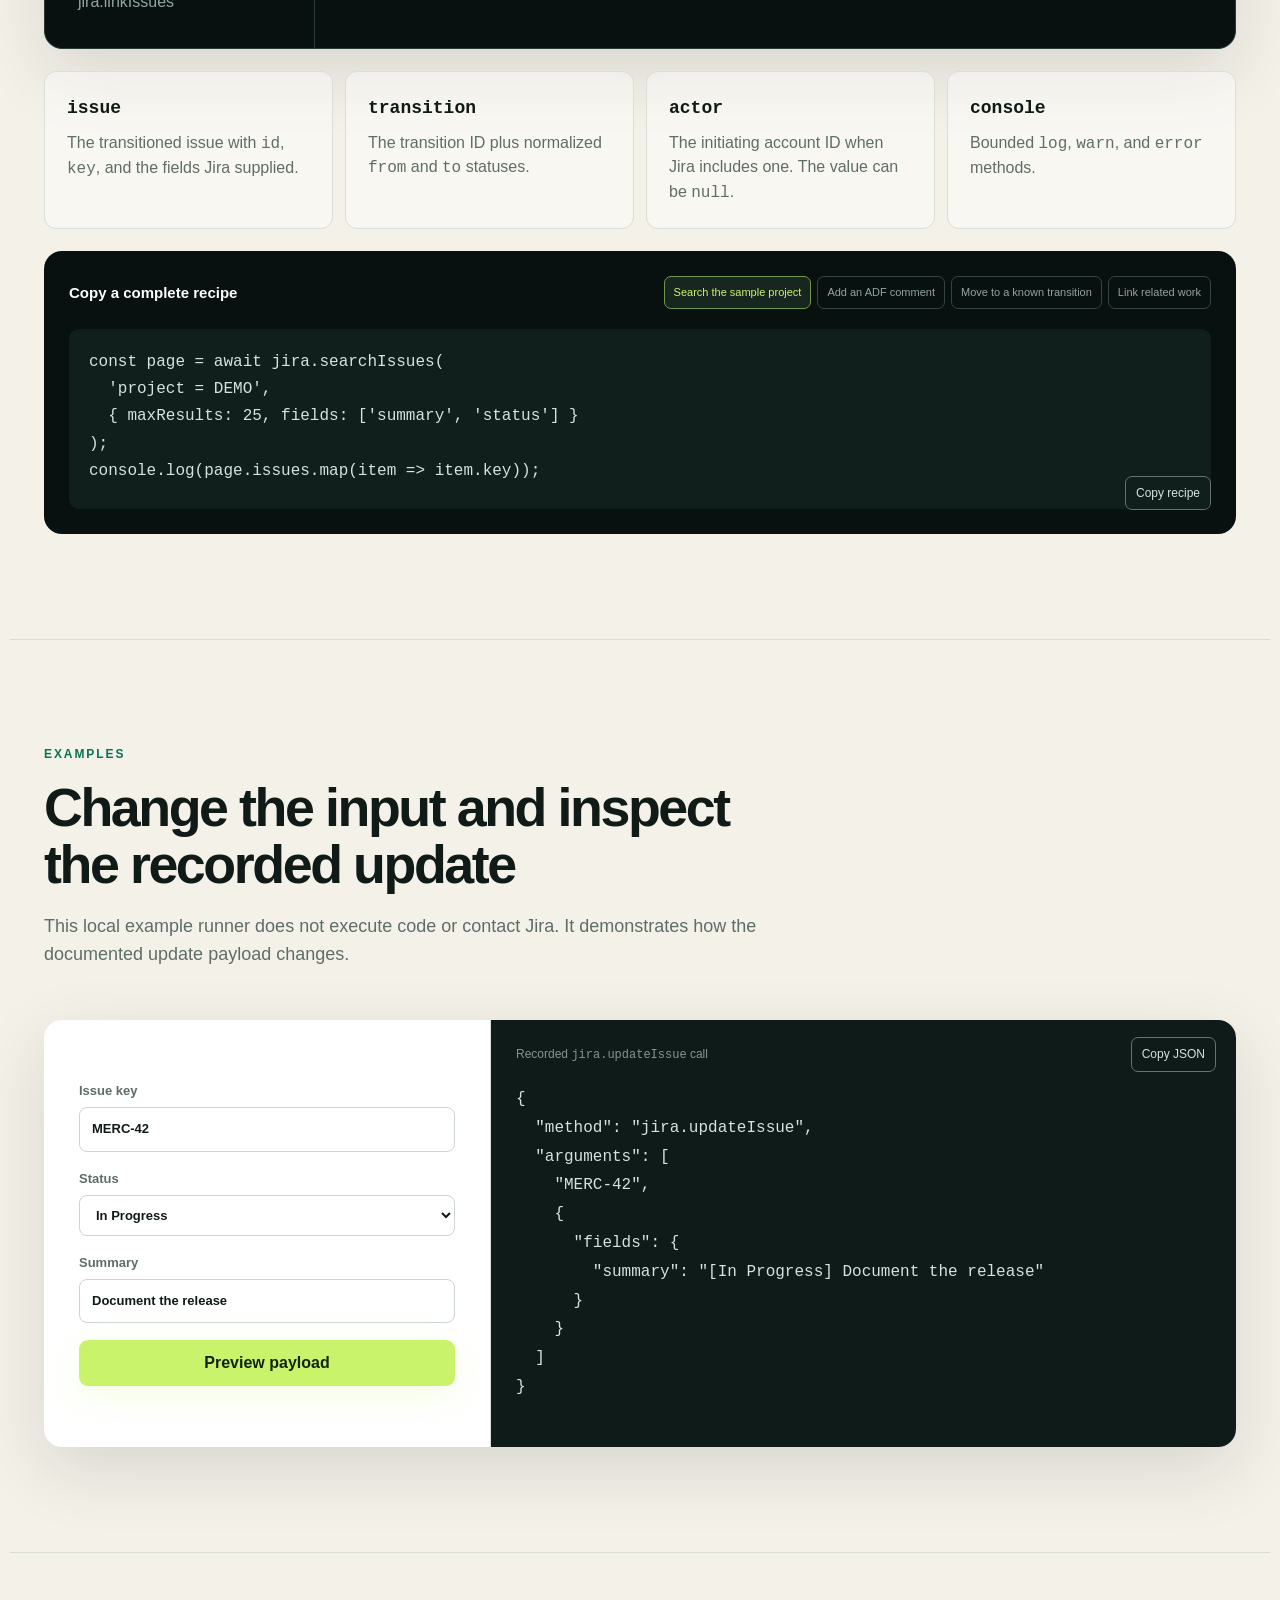
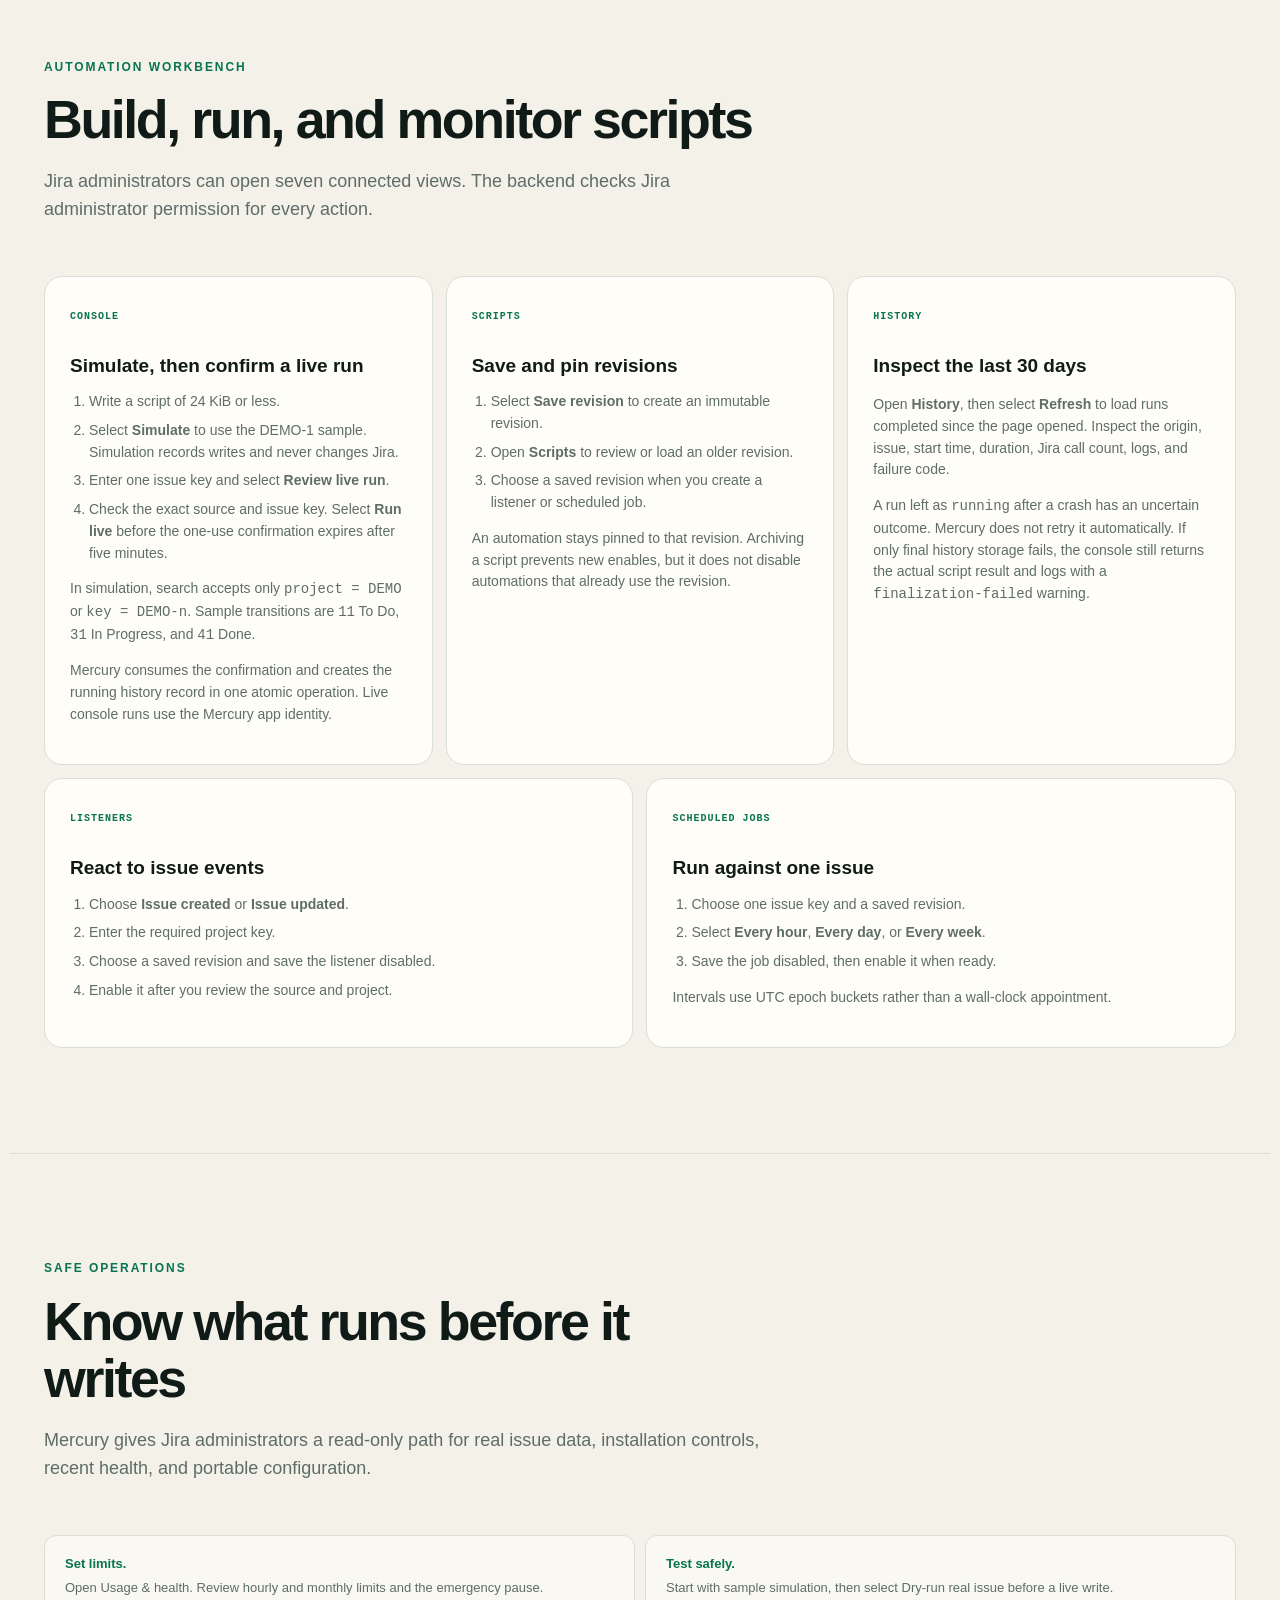
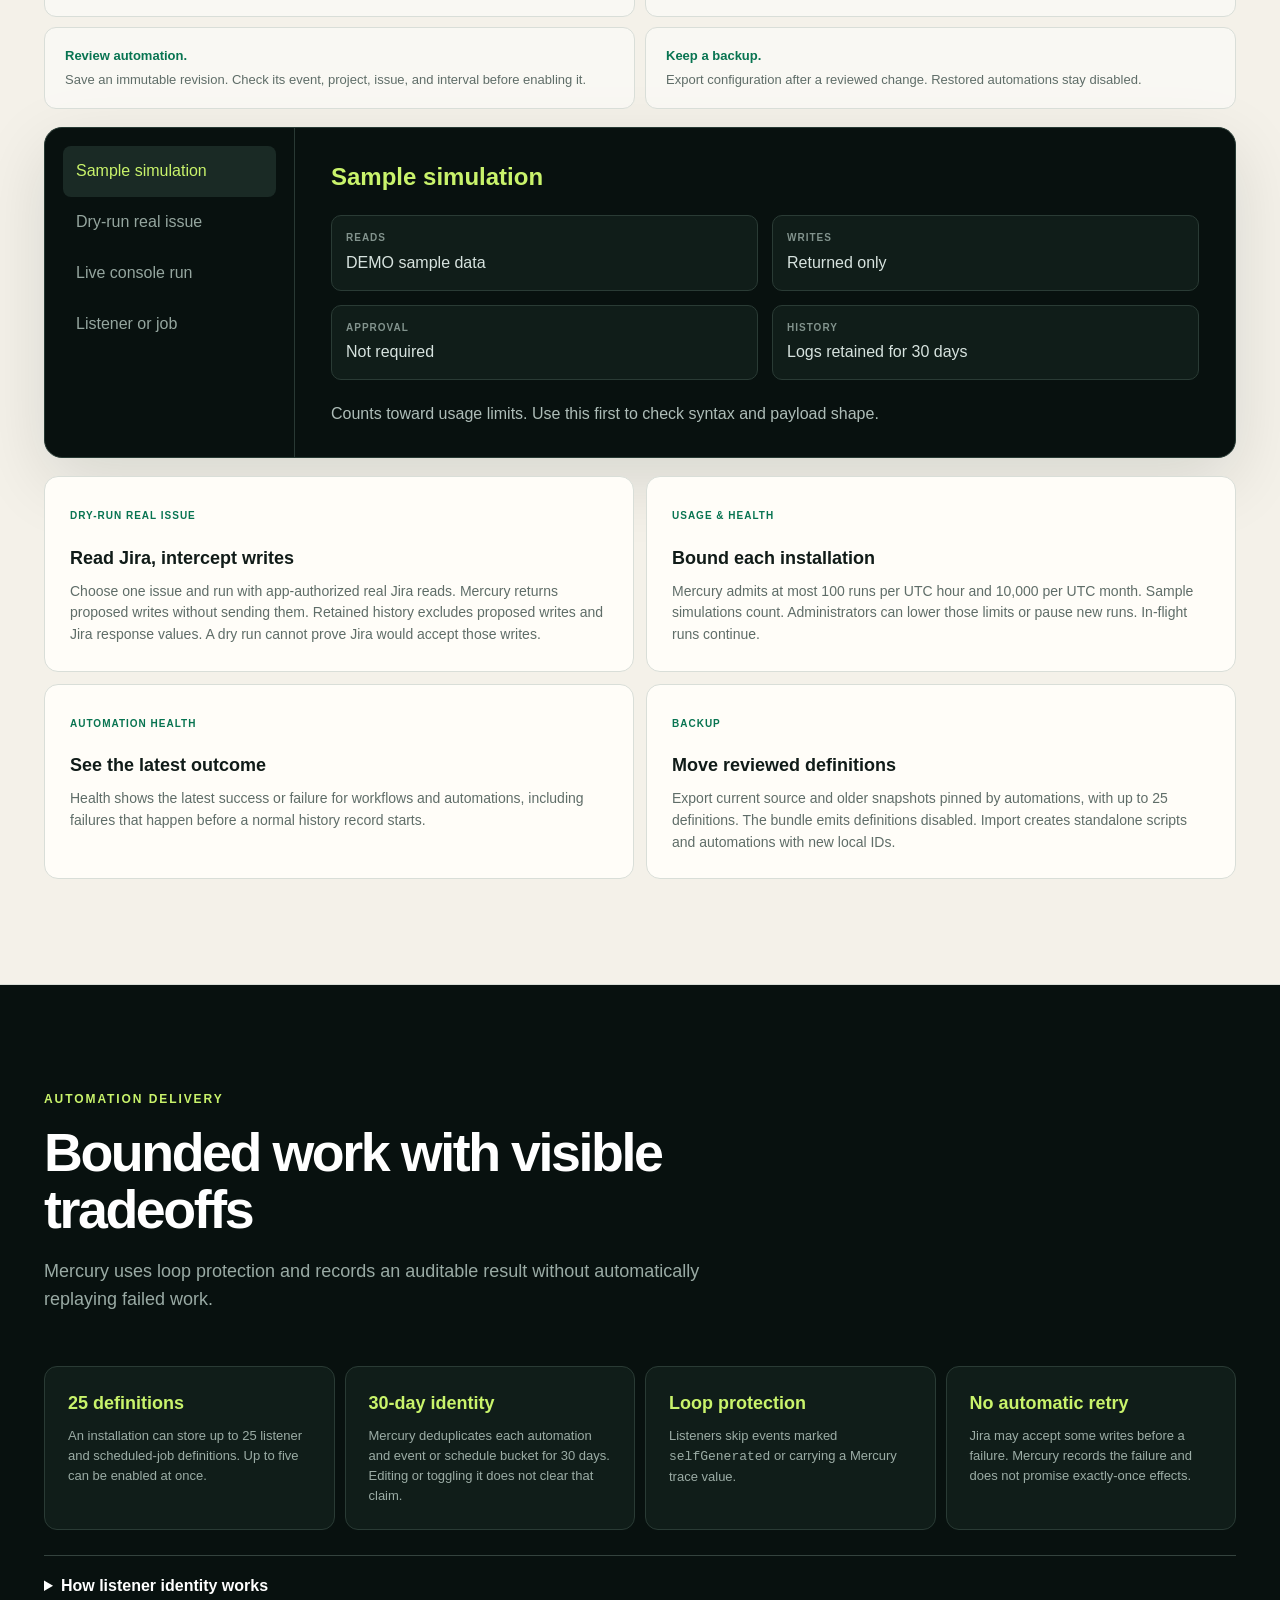
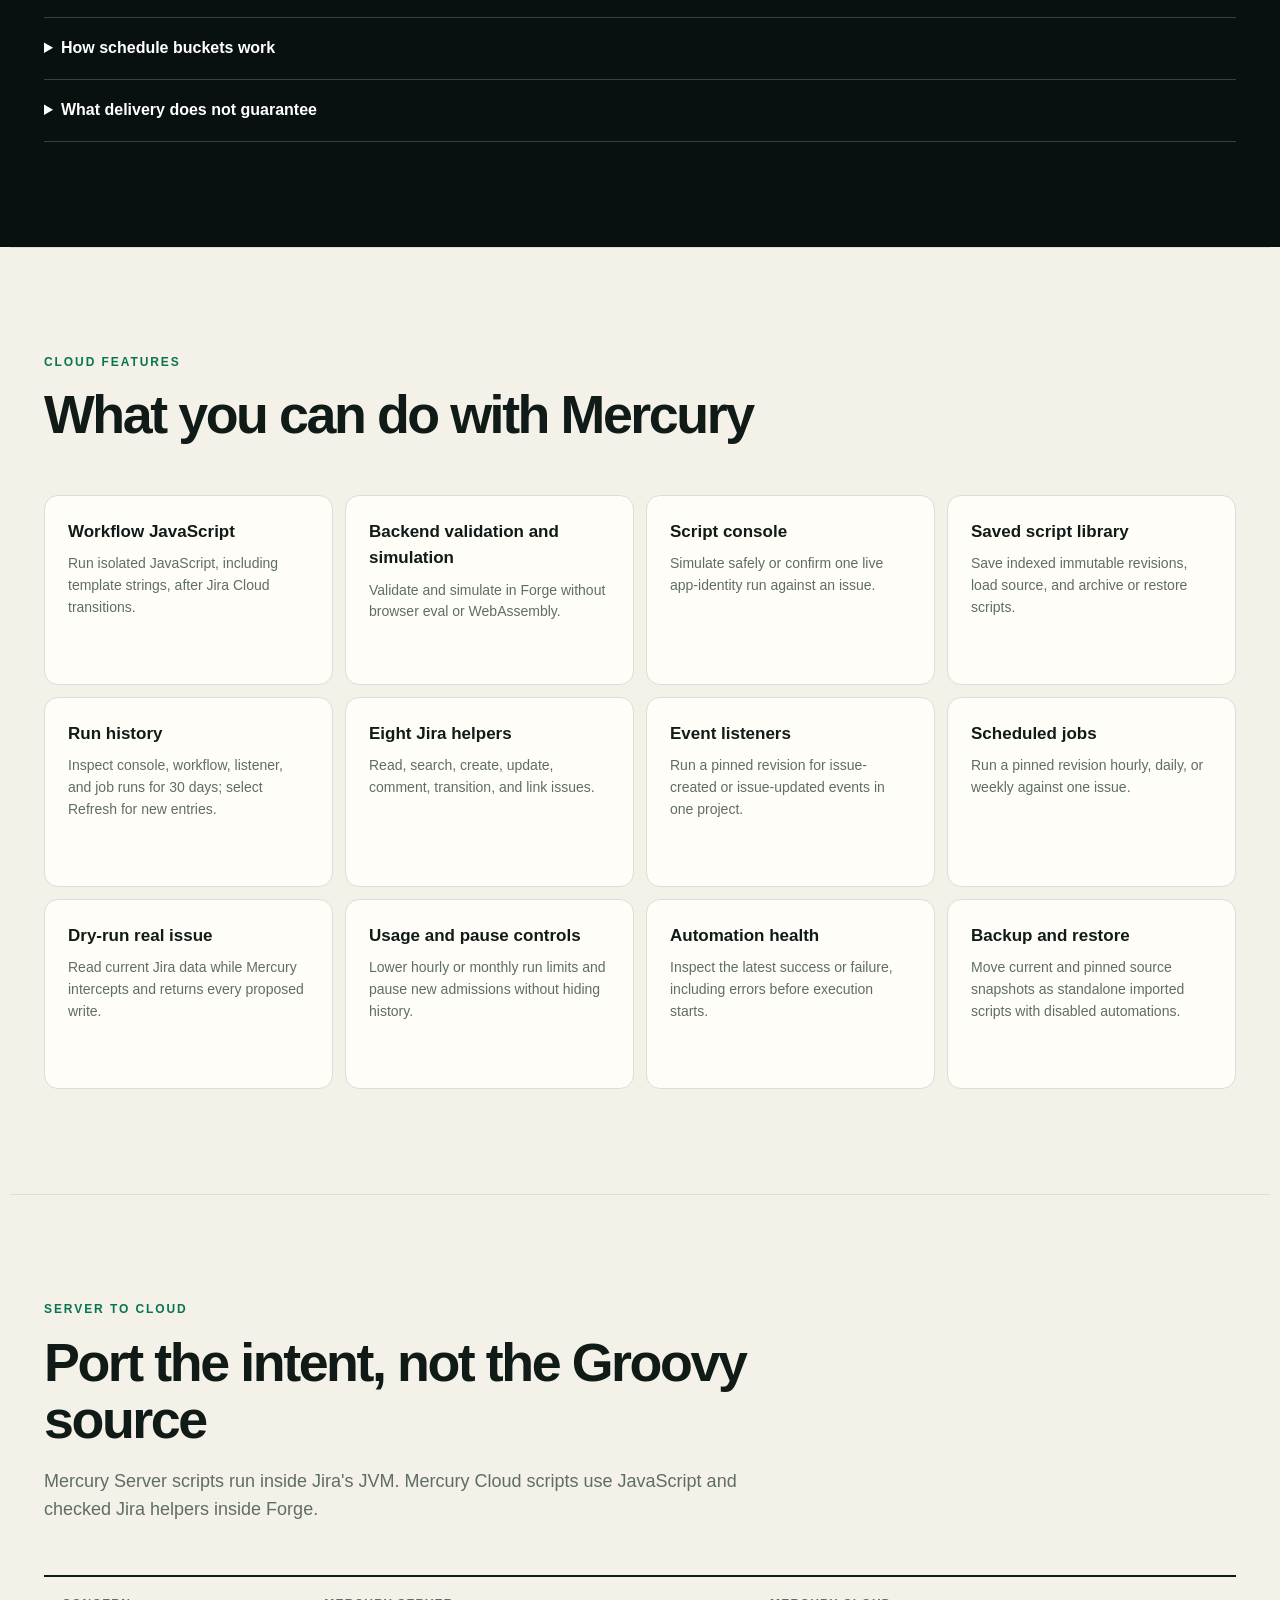
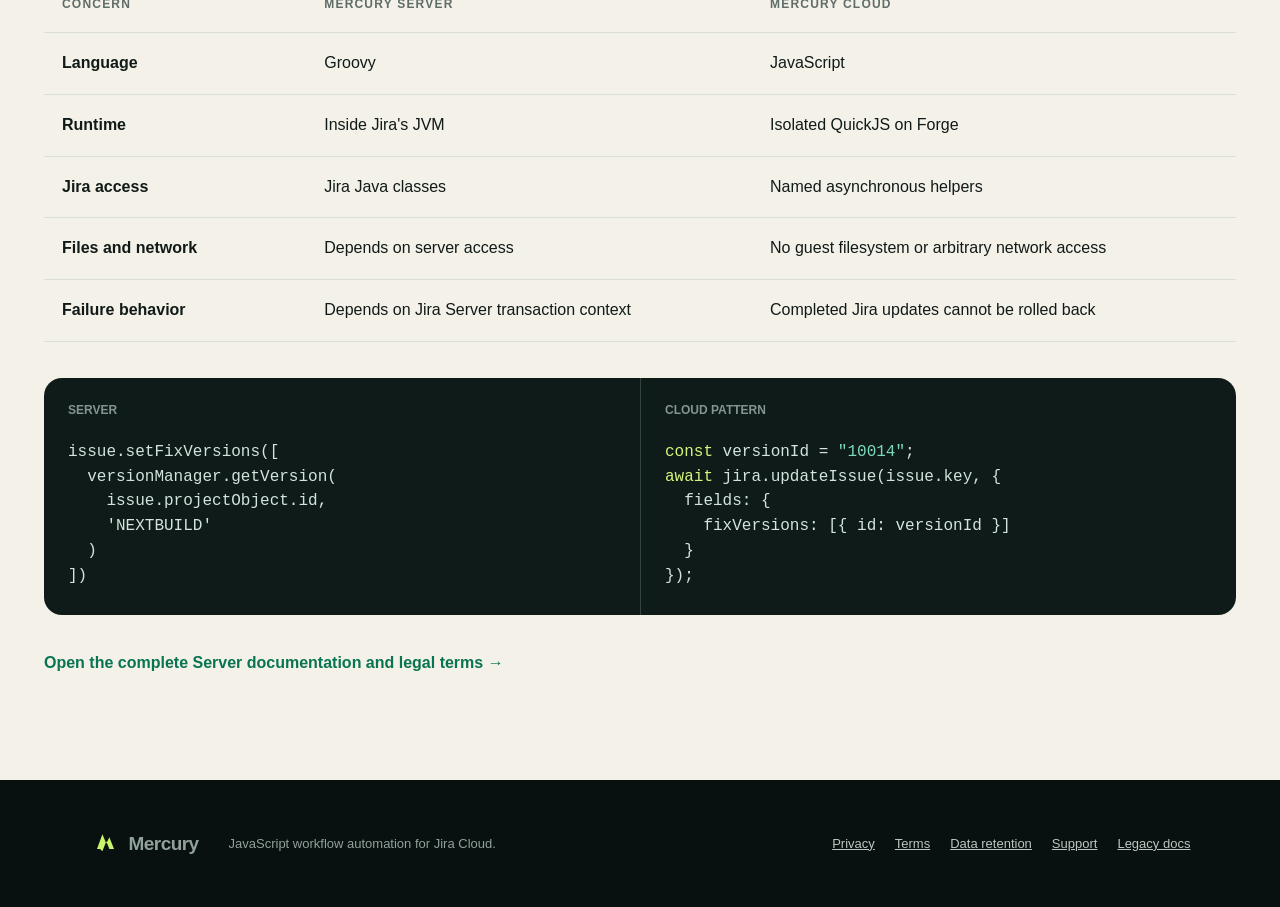
==== commit 8b1cc71d: "Correct Cloud feature counts" ====
--- a/index.html
+++ b/index.html
@@ -27,7 +27,7 @@
         <h1>Make the workflow do the routine work.</h1>
         <p class="lede">Mercury runs your JavaScript after a Jira transition. Scripts execute in an isolated backend runtime with a small, permission-checked Jira API.</p>
         <div class="actions"><a class="button primary" href="#start">Write your first script</a><a class="button secondary" href="#how-it-runs">See how isolation works</a></div>
-        <p class="release-note">Workflow post-functions support <code>jira.getIssue</code> and <code>jira.updateIssue</code>.</p>
+        <p class="release-note">Workflow post-functions support all eight checked Jira helpers.</p>
       </div>
       <div class="code-window" aria-label="Example Mercury script">
         <div class="window-bar"><span></span><span></span><span></span><strong>transition.js</strong></div>
@@ -102,7 +102,7 @@
     </section>
 
     <section class="section" id="workbench">
-      <div class="section-intro"><p class="eyebrow">Automation workbench</p><h2>Build, run, and monitor scripts</h2><p>Jira administrators can open five connected views. The backend checks Jira administrator permission for every action.</p></div>
+      <div class="section-intro"><p class="eyebrow">Automation workbench</p><h2>Build, run, and monitor scripts</h2><p>Jira administrators can open seven connected views. The backend checks Jira administrator permission for every action.</p></div>
       <div class="guide-grid">
         <article><span>Console</span><h3>Simulate, then confirm a live run</h3><ol><li>Write a script of 24 KiB or less.</li><li>Select <strong>Simulate</strong> to use the DEMO-1 sample. Simulation records writes and never changes Jira.</li><li>Enter one issue key and select <strong>Review live run</strong>.</li><li>Check the exact source and issue key. Select <strong>Run live</strong> before the one-use confirmation expires after five minutes.</li></ol><p>In simulation, search accepts only <code>project = DEMO</code> or <code>key = DEMO-n</code>. Sample transitions are <code>11</code> To Do, <code>31</code> In Progress, and <code>41</code> Done.</p><p>Mercury consumes the confirmation and creates the running history record in one atomic operation. Live console runs use the Mercury app identity.</p></article>
         <article><span>Scripts</span><h3>Save and pin revisions</h3><ol><li>Select <strong>Save revision</strong> to create an immutable revision.</li><li>Open <strong>Scripts</strong> to review or load an older revision.</li><li>Choose a saved revision when you create a listener or scheduled job.</li></ol><p>An automation stays pinned to that revision. Archiving a script prevents new enables, but it does not disable automations that already use the revision.</p></article>
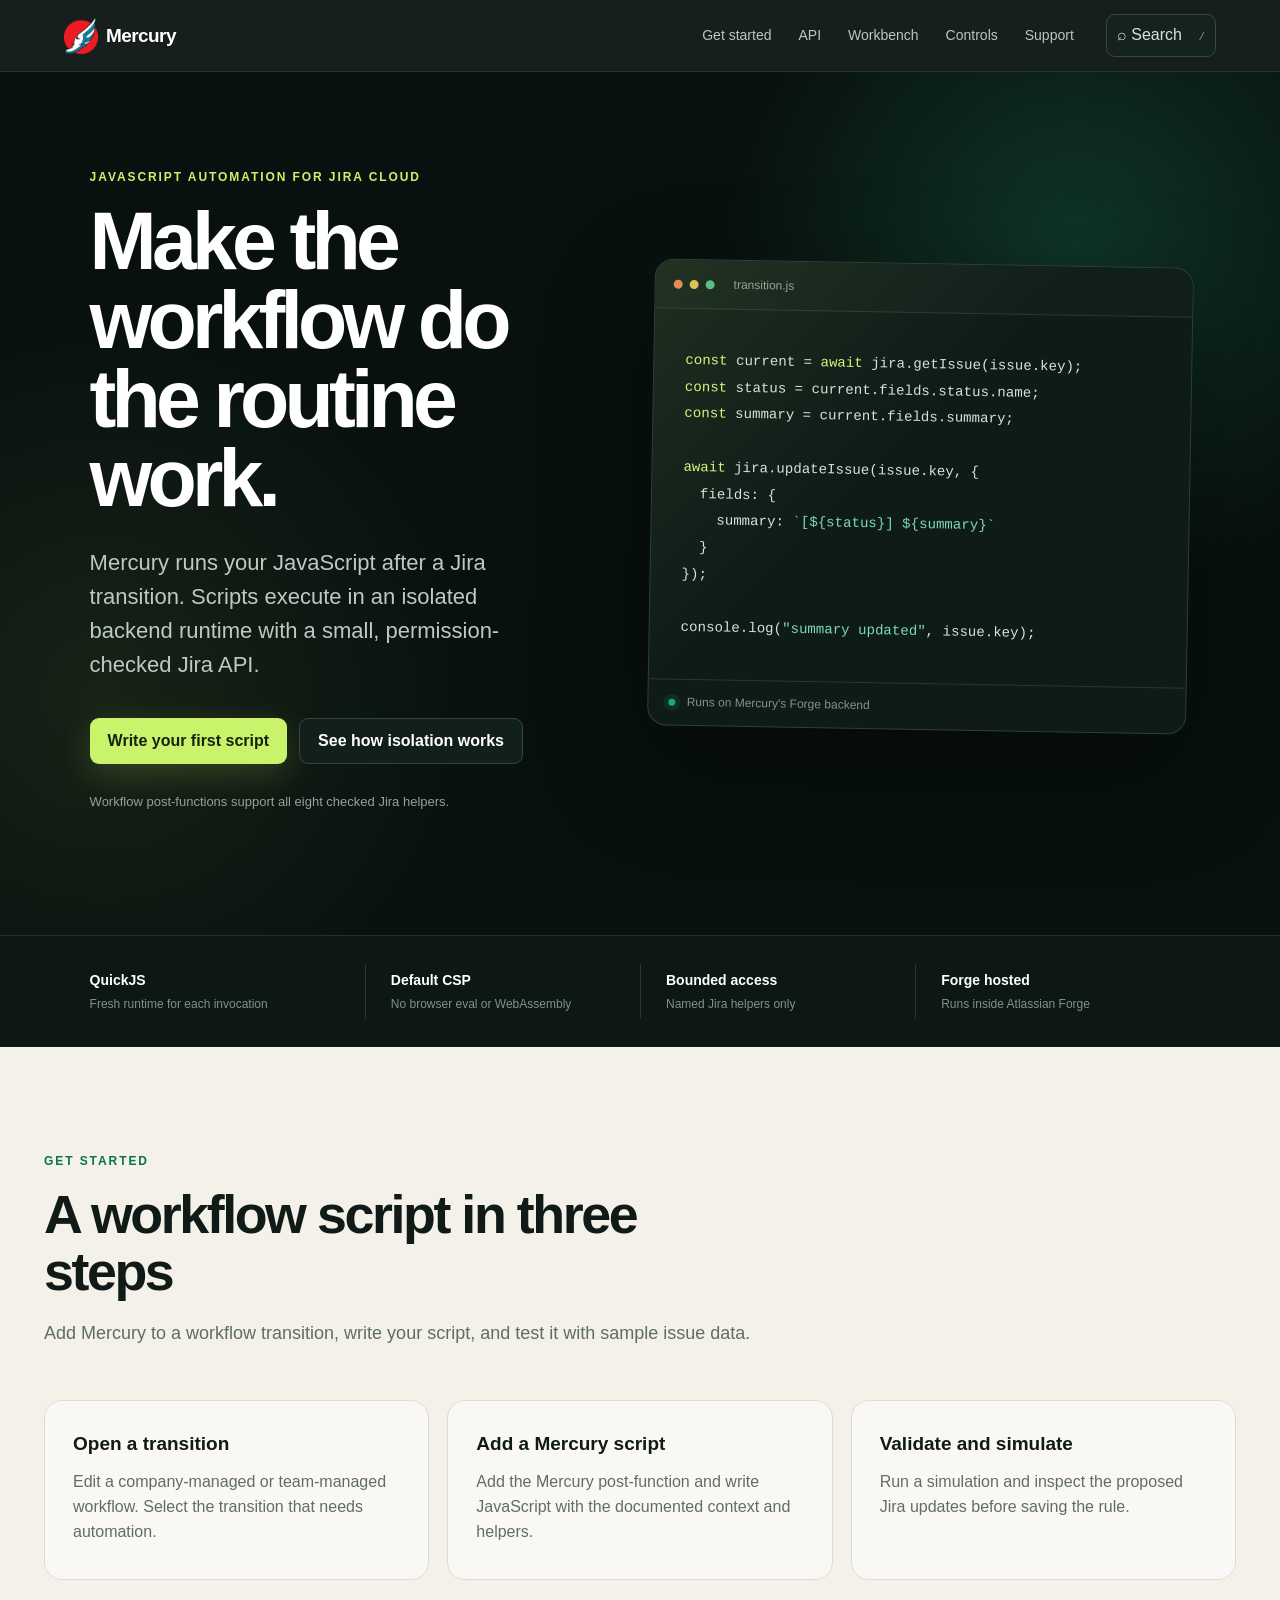
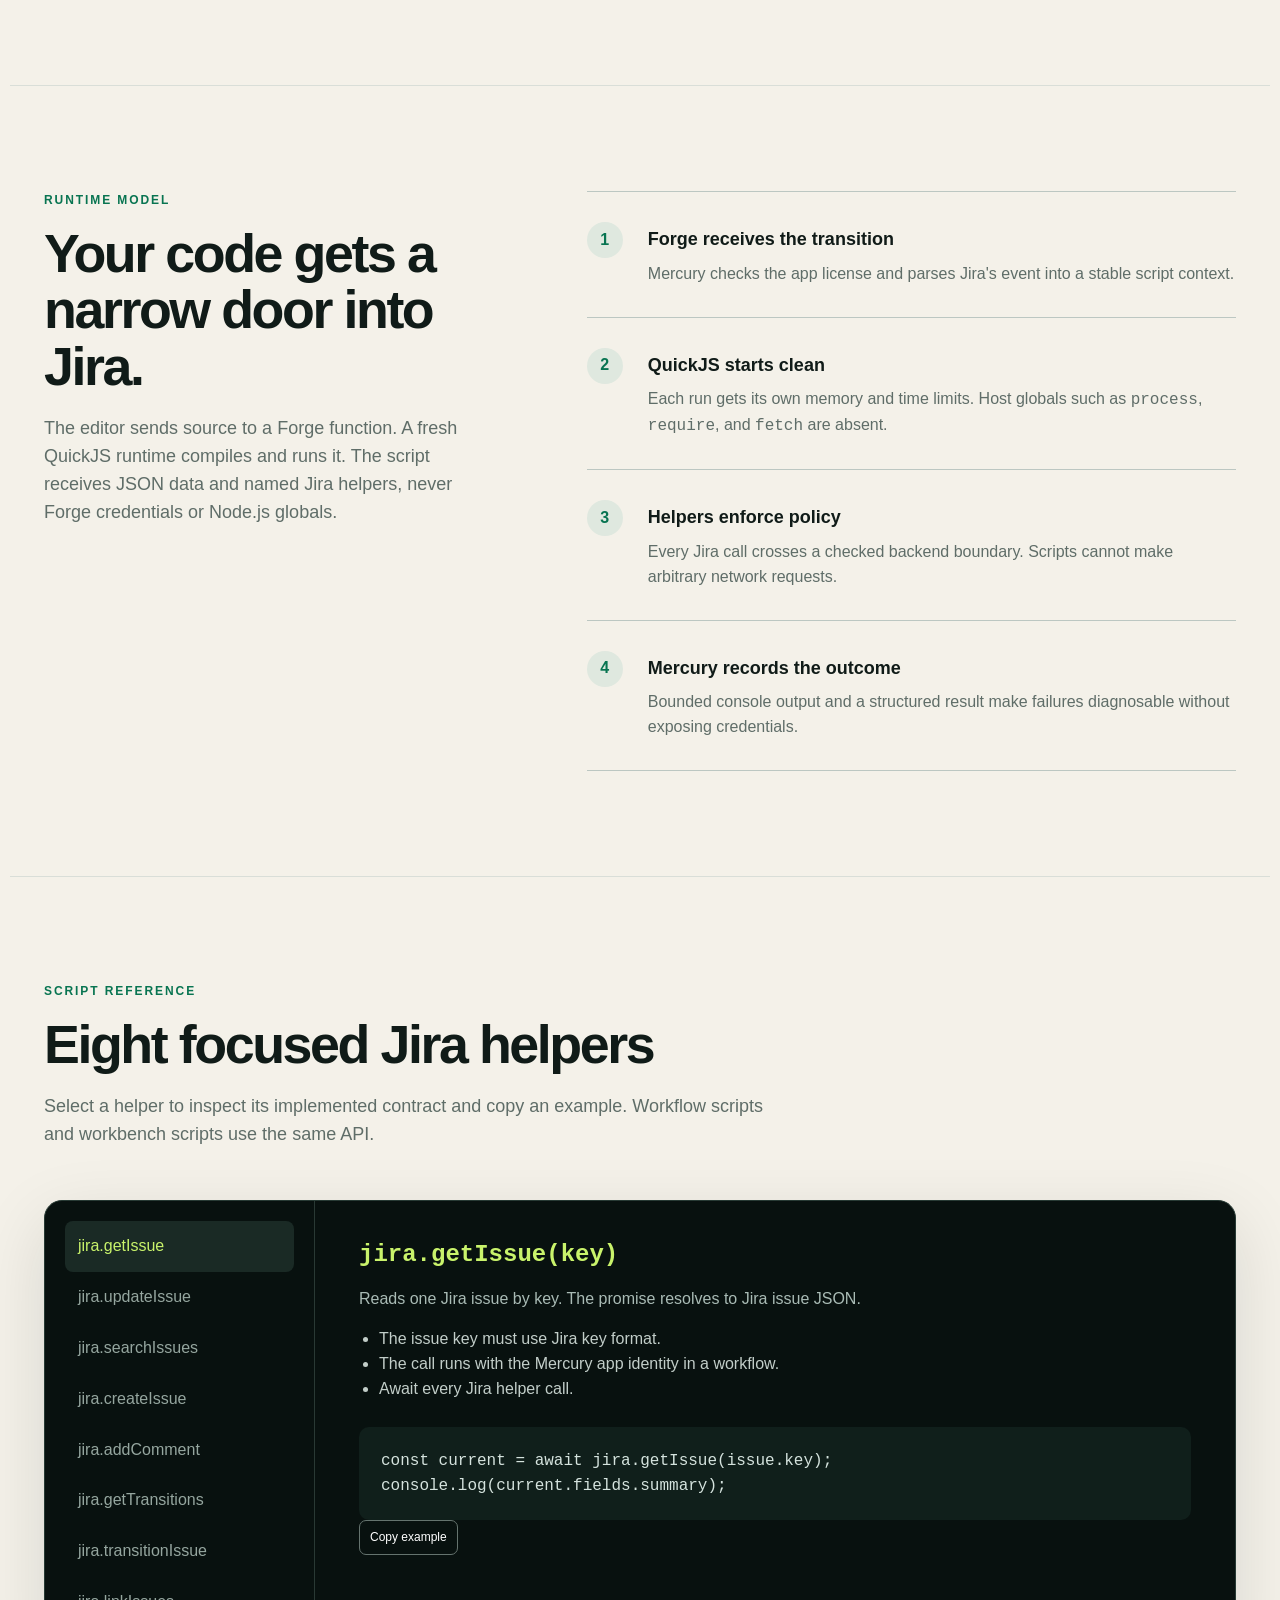
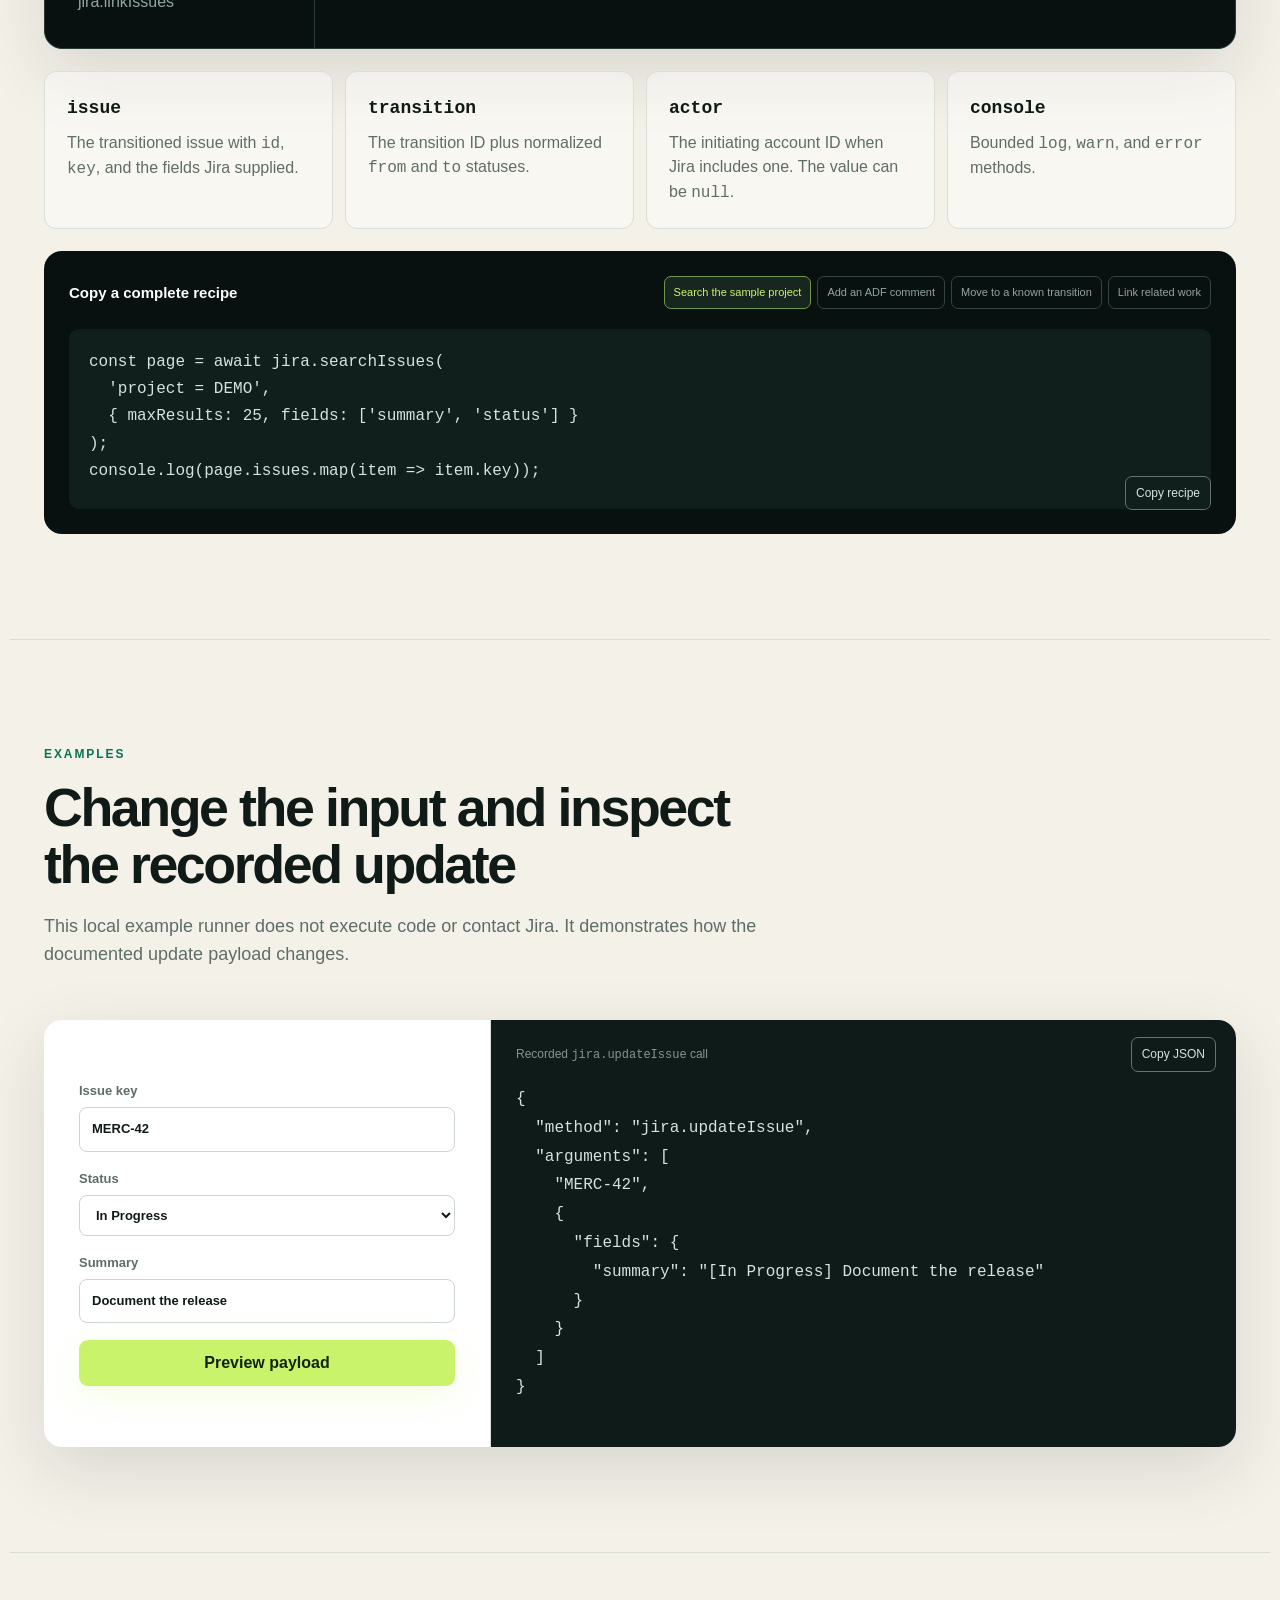
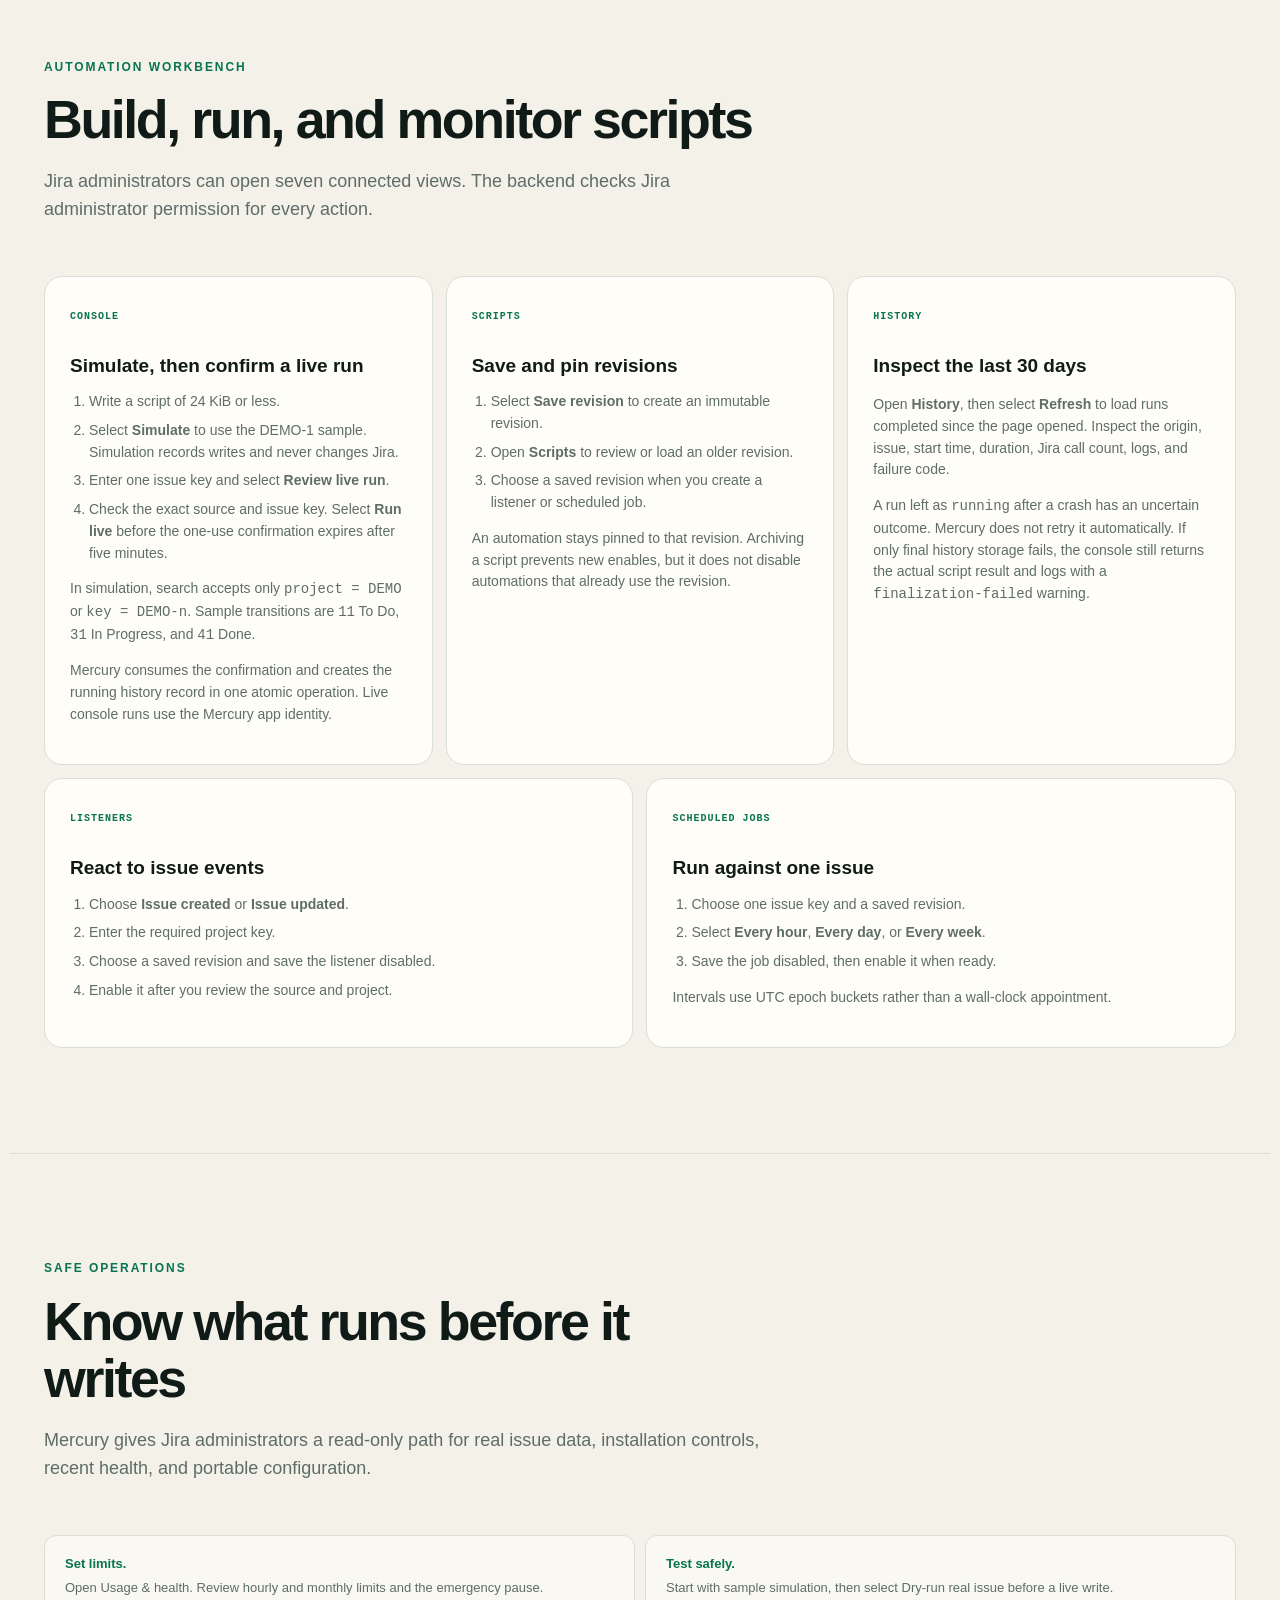
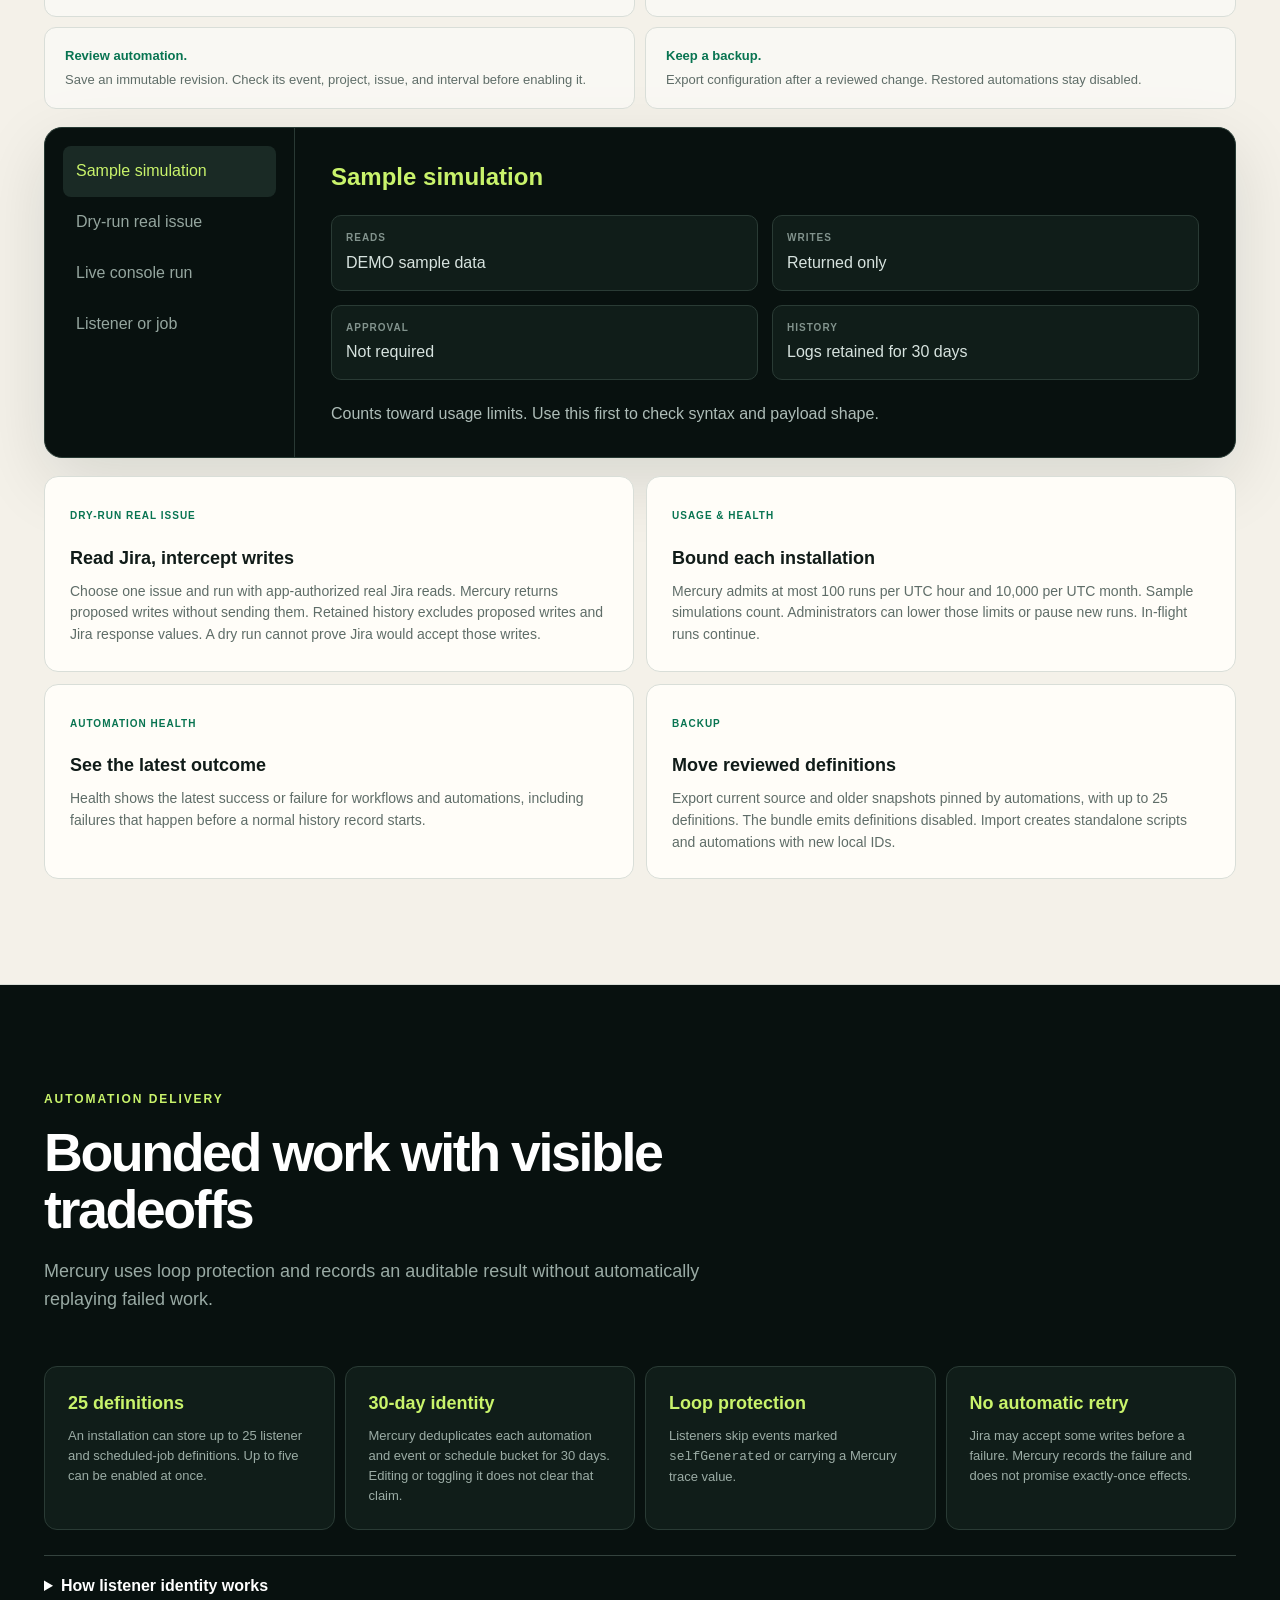
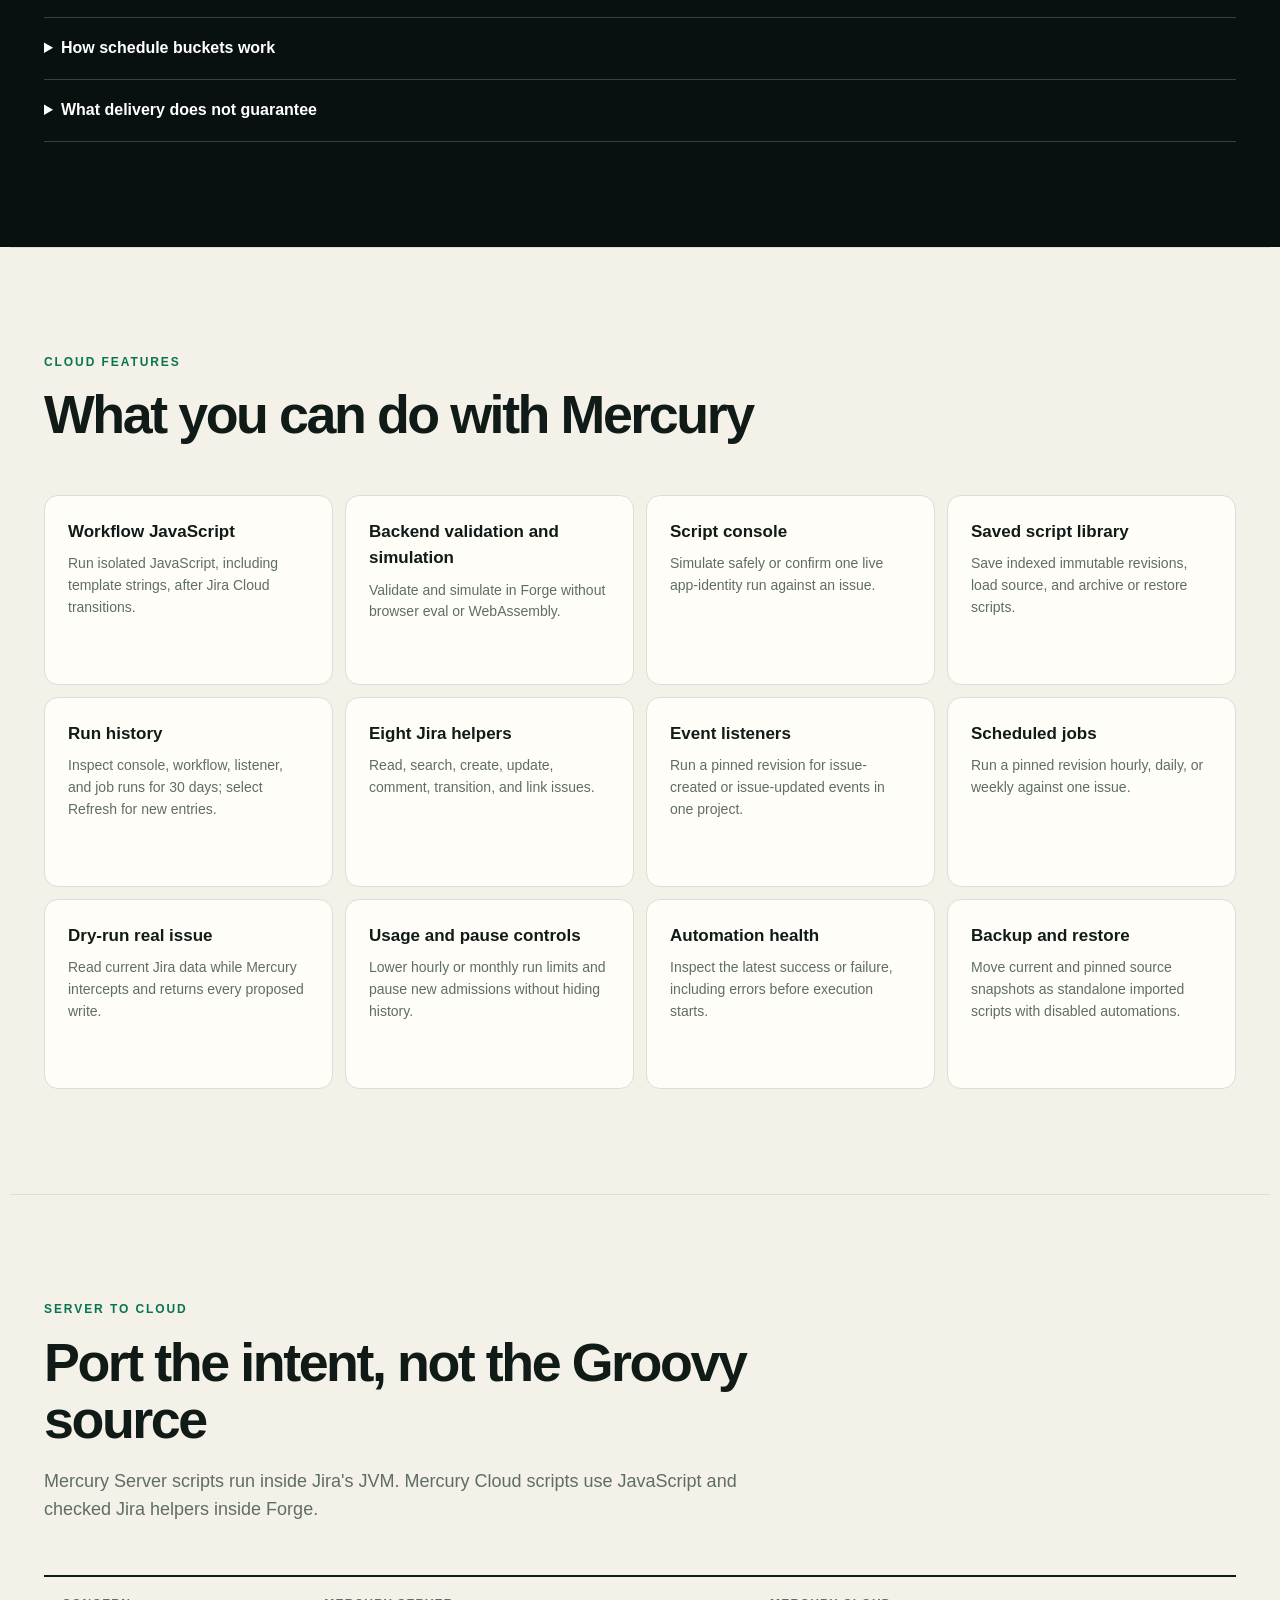
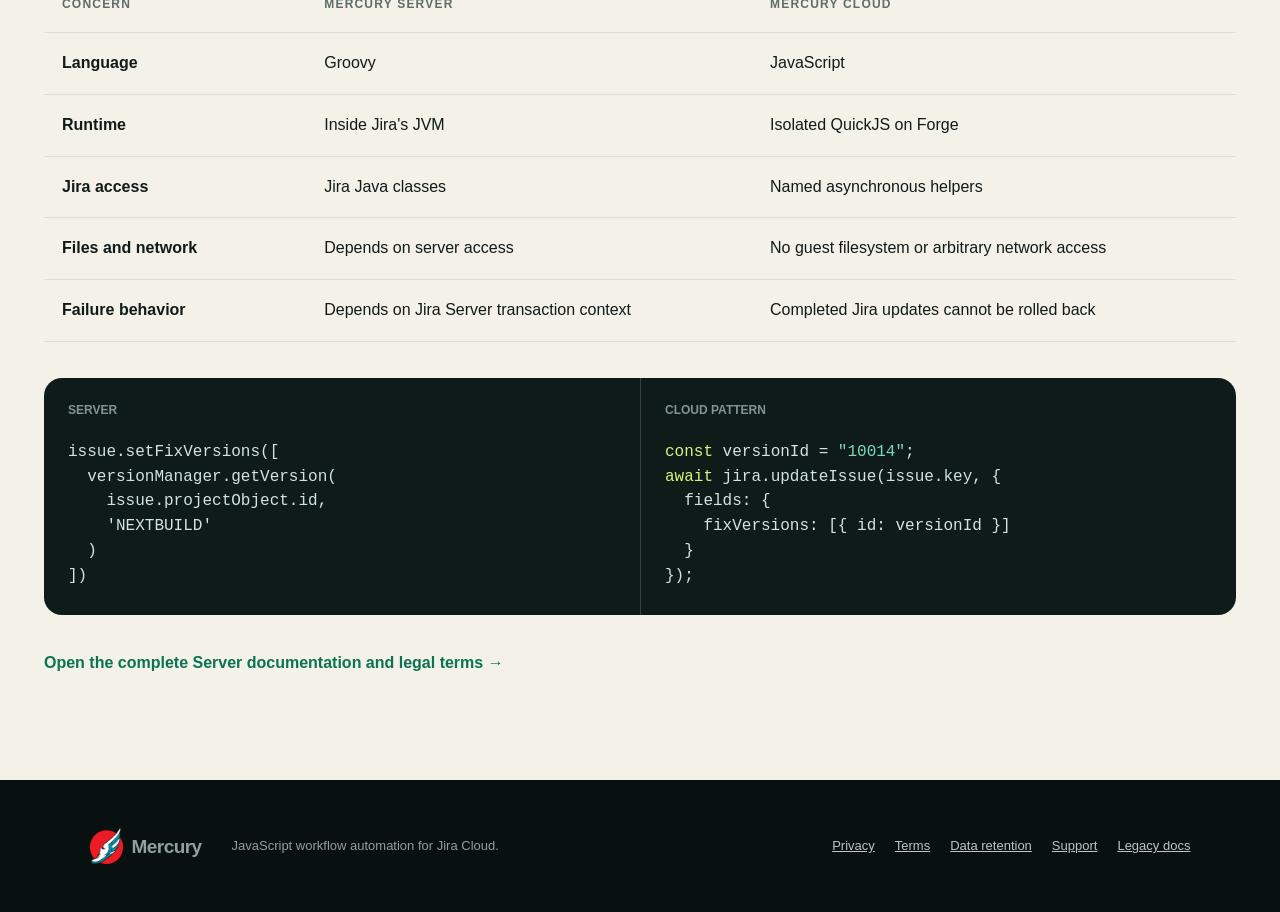
==== commit 211d8d06: "Use original Mercury logo in docs" ====
--- a/index.html
+++ b/index.html
@@ -8,14 +8,15 @@
   <meta property="og:title" content="Mercury for Jira Cloud">
   <meta property="og:description" content="Write focused JavaScript automation for Jira Cloud workflows.">
   <title>Mercury for Jira Cloud</title>
-  <link rel="stylesheet" href="./assets/site.css?v=88810bb0ca61">
+  <link rel="icon" type="image/png" href="./assets/mercury-original.png?v=d432aed28987">
+  <link rel="stylesheet" href="./assets/site.css?v=bf2d35e01454">
   <script src="./assets/content.js?v=58f0be5f268d" defer></script>
   <script src="./assets/site.js?v=78b6e7a4508e" defer></script>
 </head>
 <body>
   <a class="skip-link" href="#main">Skip to content</a>
   <header class="topbar">
-    <a class="brand" href="#top" aria-label="Mercury home"><svg viewBox="0 0 40 40" role="img" aria-label=""><path d="M9 27 16 8l5 12 4-8 6 15h-6l-4-10-5 13-3-3Z"/></svg><span>Mercury</span></a>
+    <a class="brand" href="#top" aria-label="Mercury home"><img src="./assets/mercury-original.png?v=d432aed28987" alt=""><span>Mercury</span></a>
     <nav aria-label="Primary navigation"><a href="#start">Get started</a><a href="#reference">API</a><a href="#workbench">Workbench</a><a href="#operations">Controls</a><a href="./support.html">Support</a></nav>
     <button class="search-open" type="button" data-search-open aria-haspopup="dialog"><span aria-hidden="true">⌕</span> Search <kbd>/</kbd></button>
   </header>
@@ -183,7 +184,7 @@
   </main>
 
   <footer>
-    <a class="brand" href="#top"><svg viewBox="0 0 40 40" aria-hidden="true"><path d="M9 27 16 8l5 12 4-8 6 15h-6l-4-10-5 13-3-3Z"/></svg><span>Mercury</span></a>
+    <a class="brand" href="#top"><img src="./assets/mercury-original.png?v=d432aed28987" alt=""><span>Mercury</span></a>
     <p>JavaScript workflow automation for Jira Cloud.</p>
     <nav aria-label="Footer"><a href="./cloud-privacy.html">Privacy</a><a href="./cloud-terms.html">Terms</a><a href="./data-retention.html">Data retention</a><a href="./support.html">Support</a><a href="./legacy.html">Legacy docs</a></nav>
   </footer>
--- a/assets/site.css
+++ b/assets/site.css
@@ -42,7 +42,7 @@
   color: white;
 }
 .brand { display: inline-flex; align-items: center; gap: 8px; font-weight: 760; font-size: 19px; text-decoration: none; letter-spacing: -.03em; }
-.brand svg { width: 31px; height: 31px; fill: var(--lime); }
+.brand img { width: 34px; height: 36px; object-fit: contain; }
 .topbar nav { display: flex; gap: 27px; margin-left: auto; }
 .topbar nav a { color: #bac7c2; text-decoration: none; font-size: 14px; }
 .topbar nav a:hover, .topbar nav a:focus { color: white; }
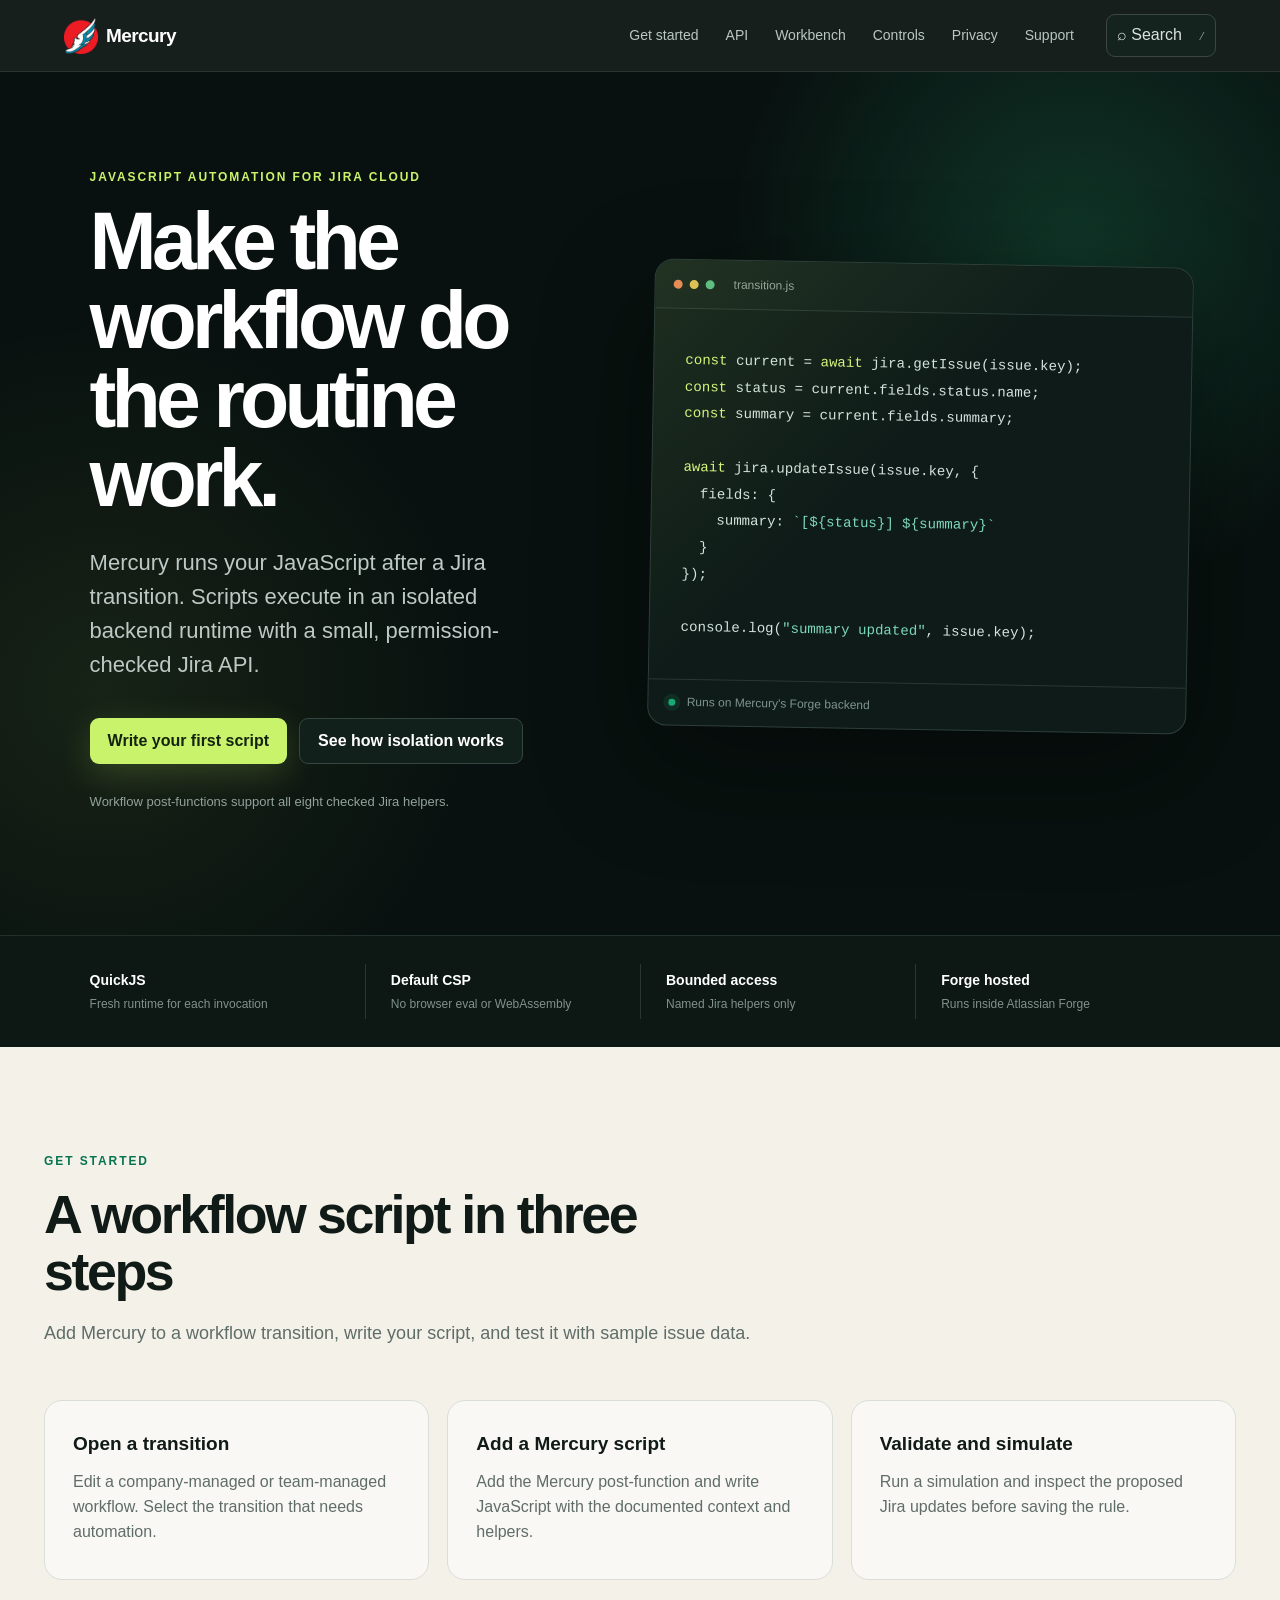
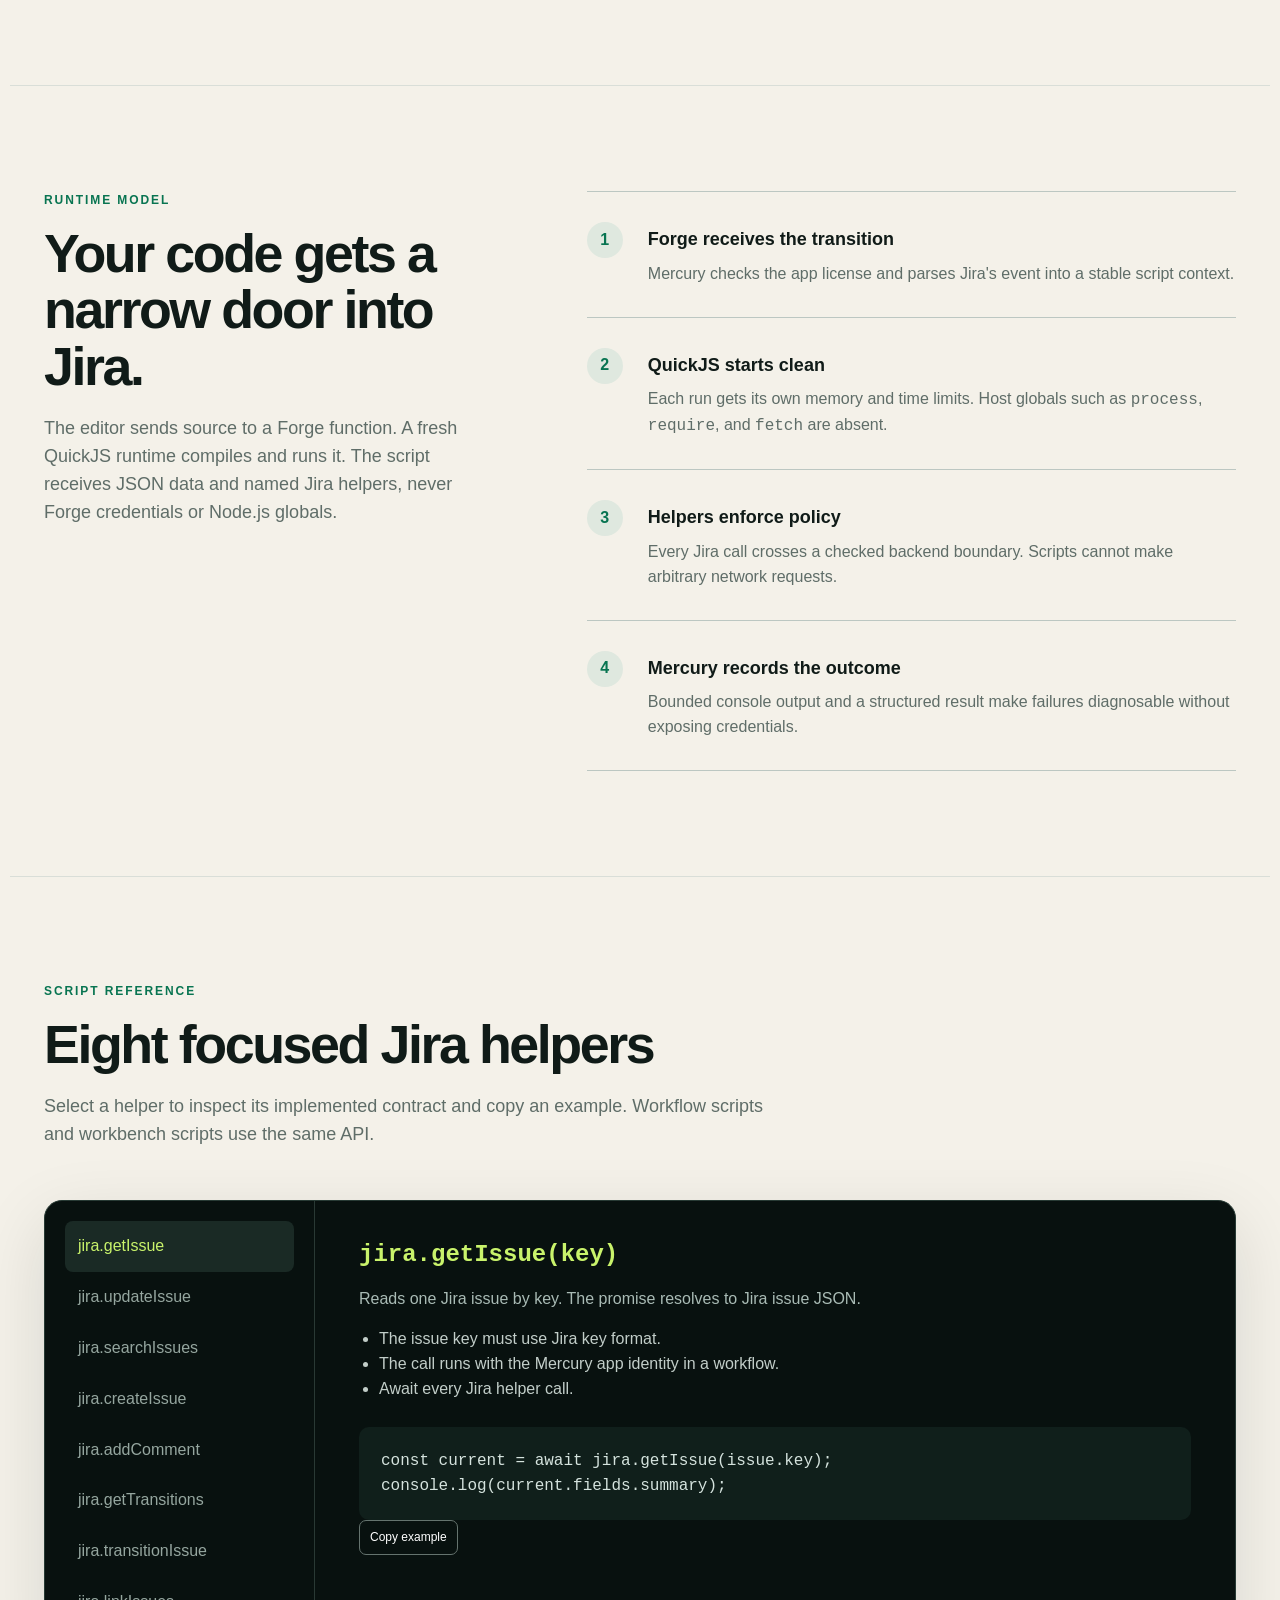
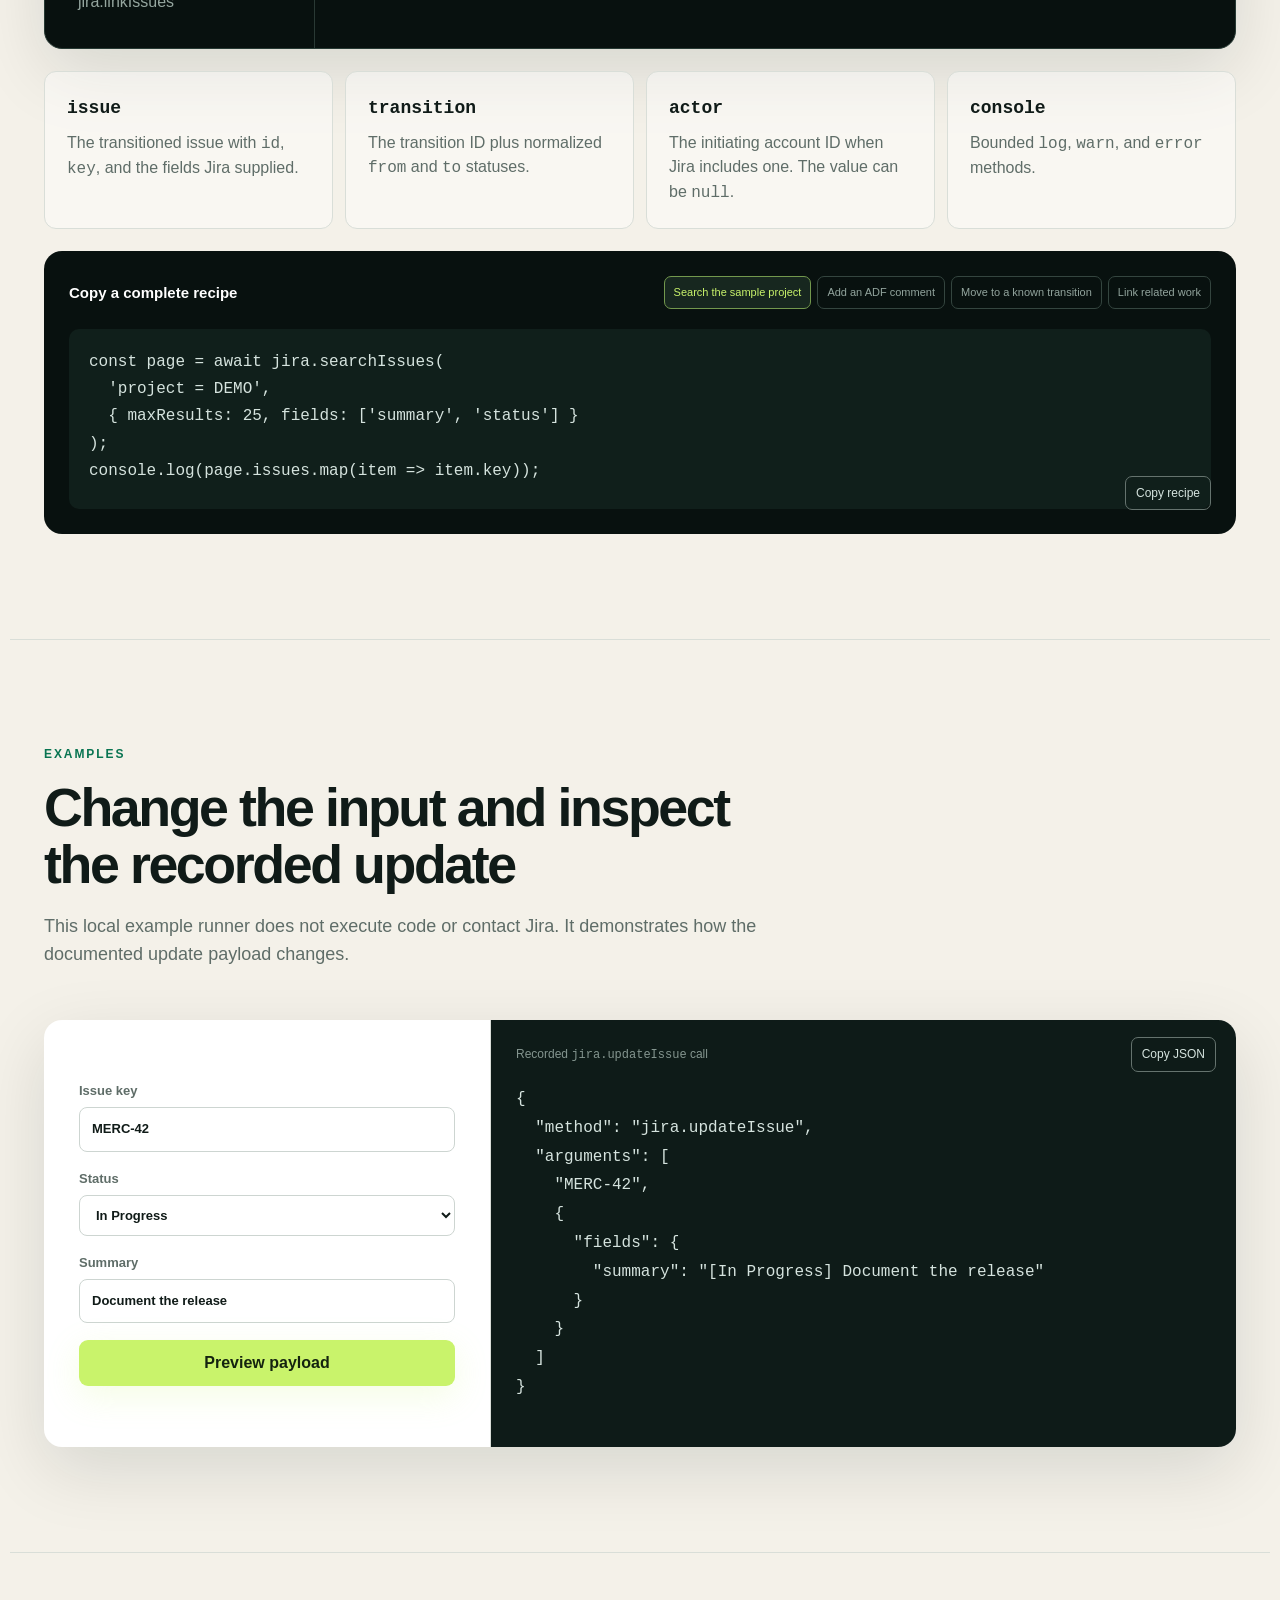
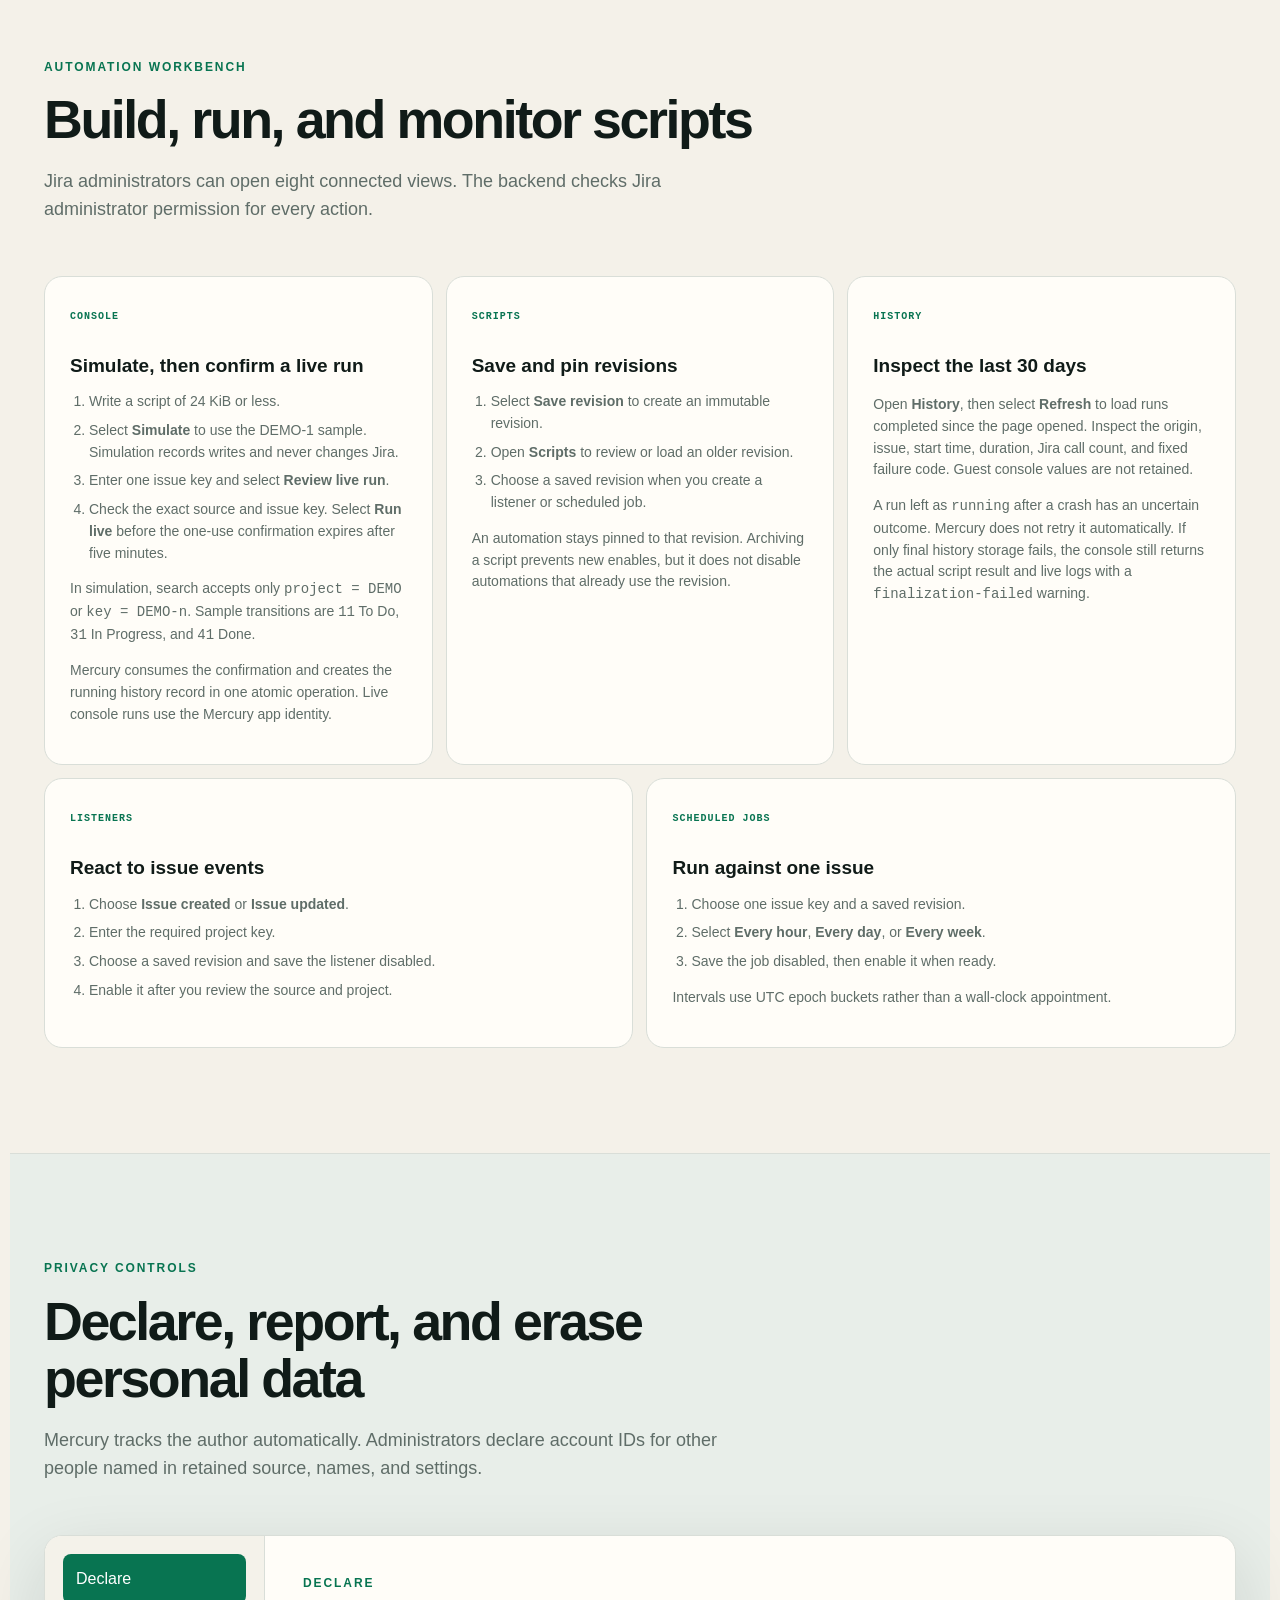
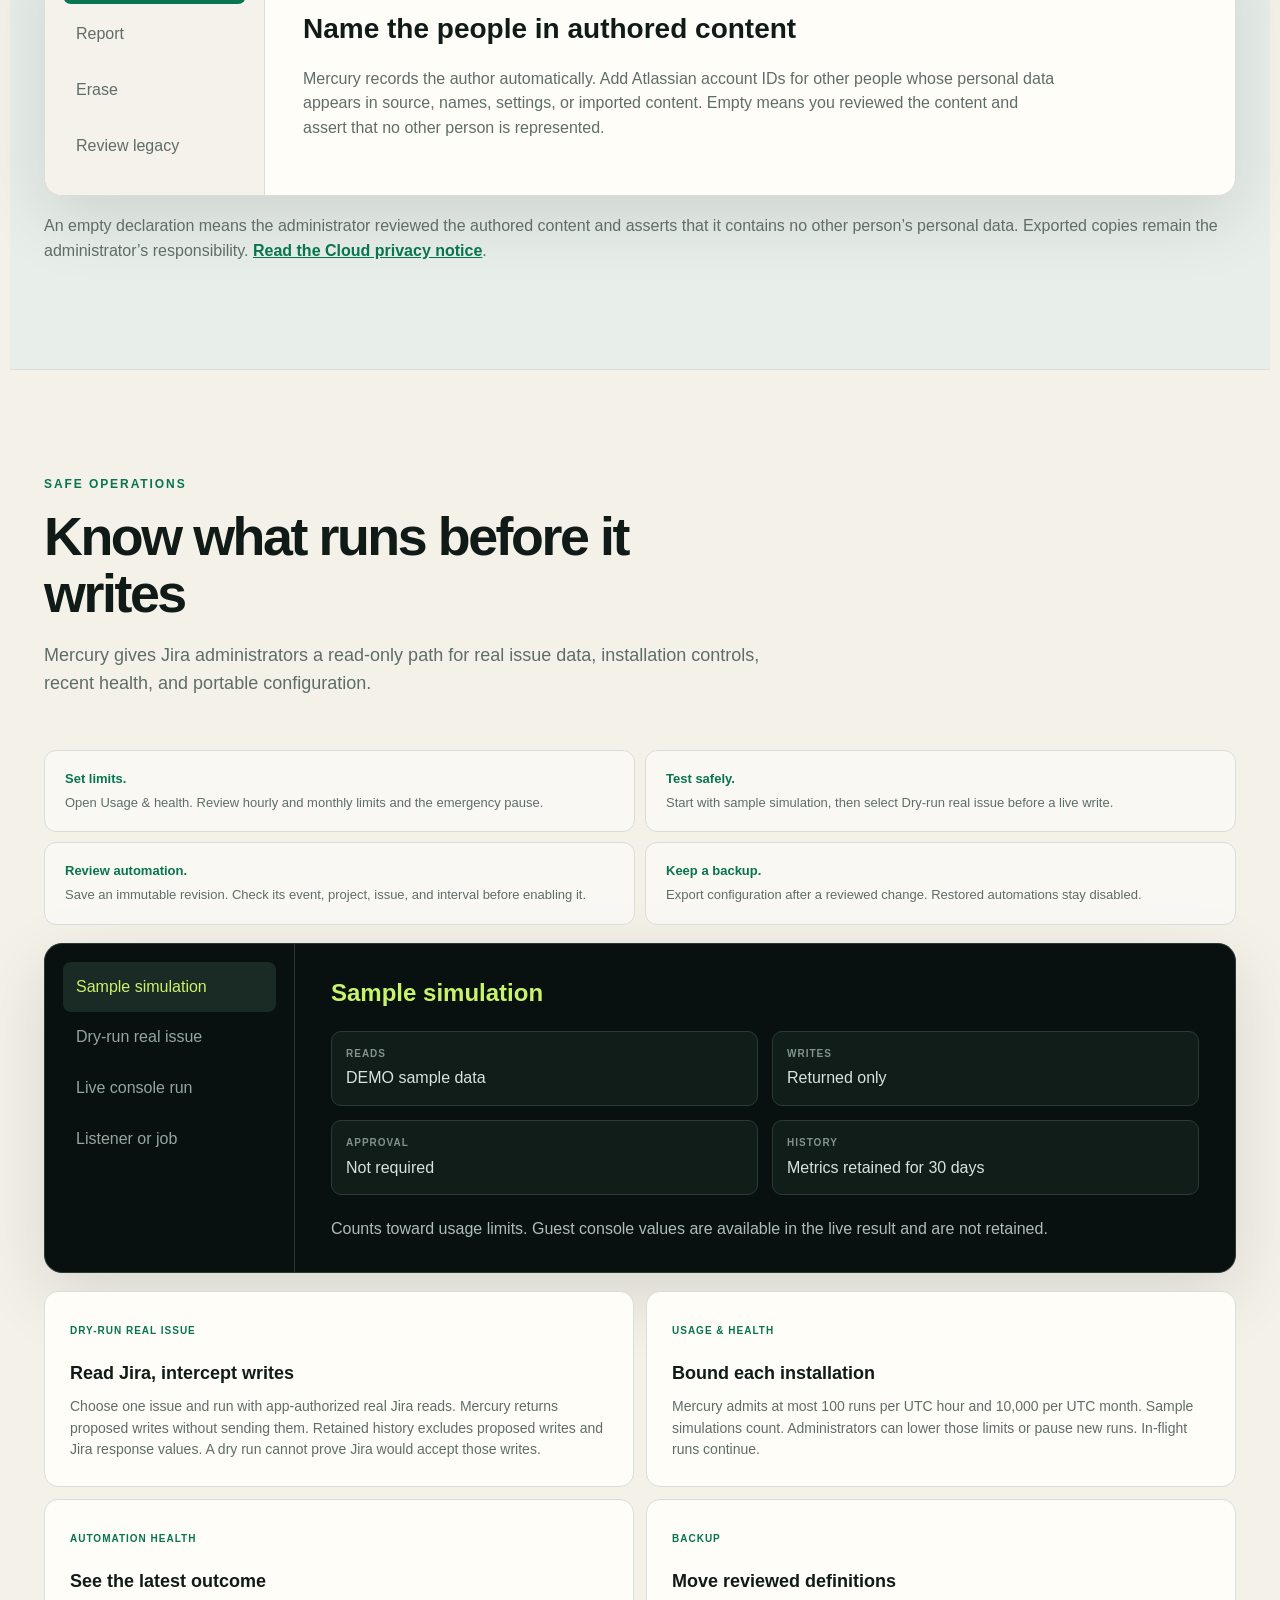
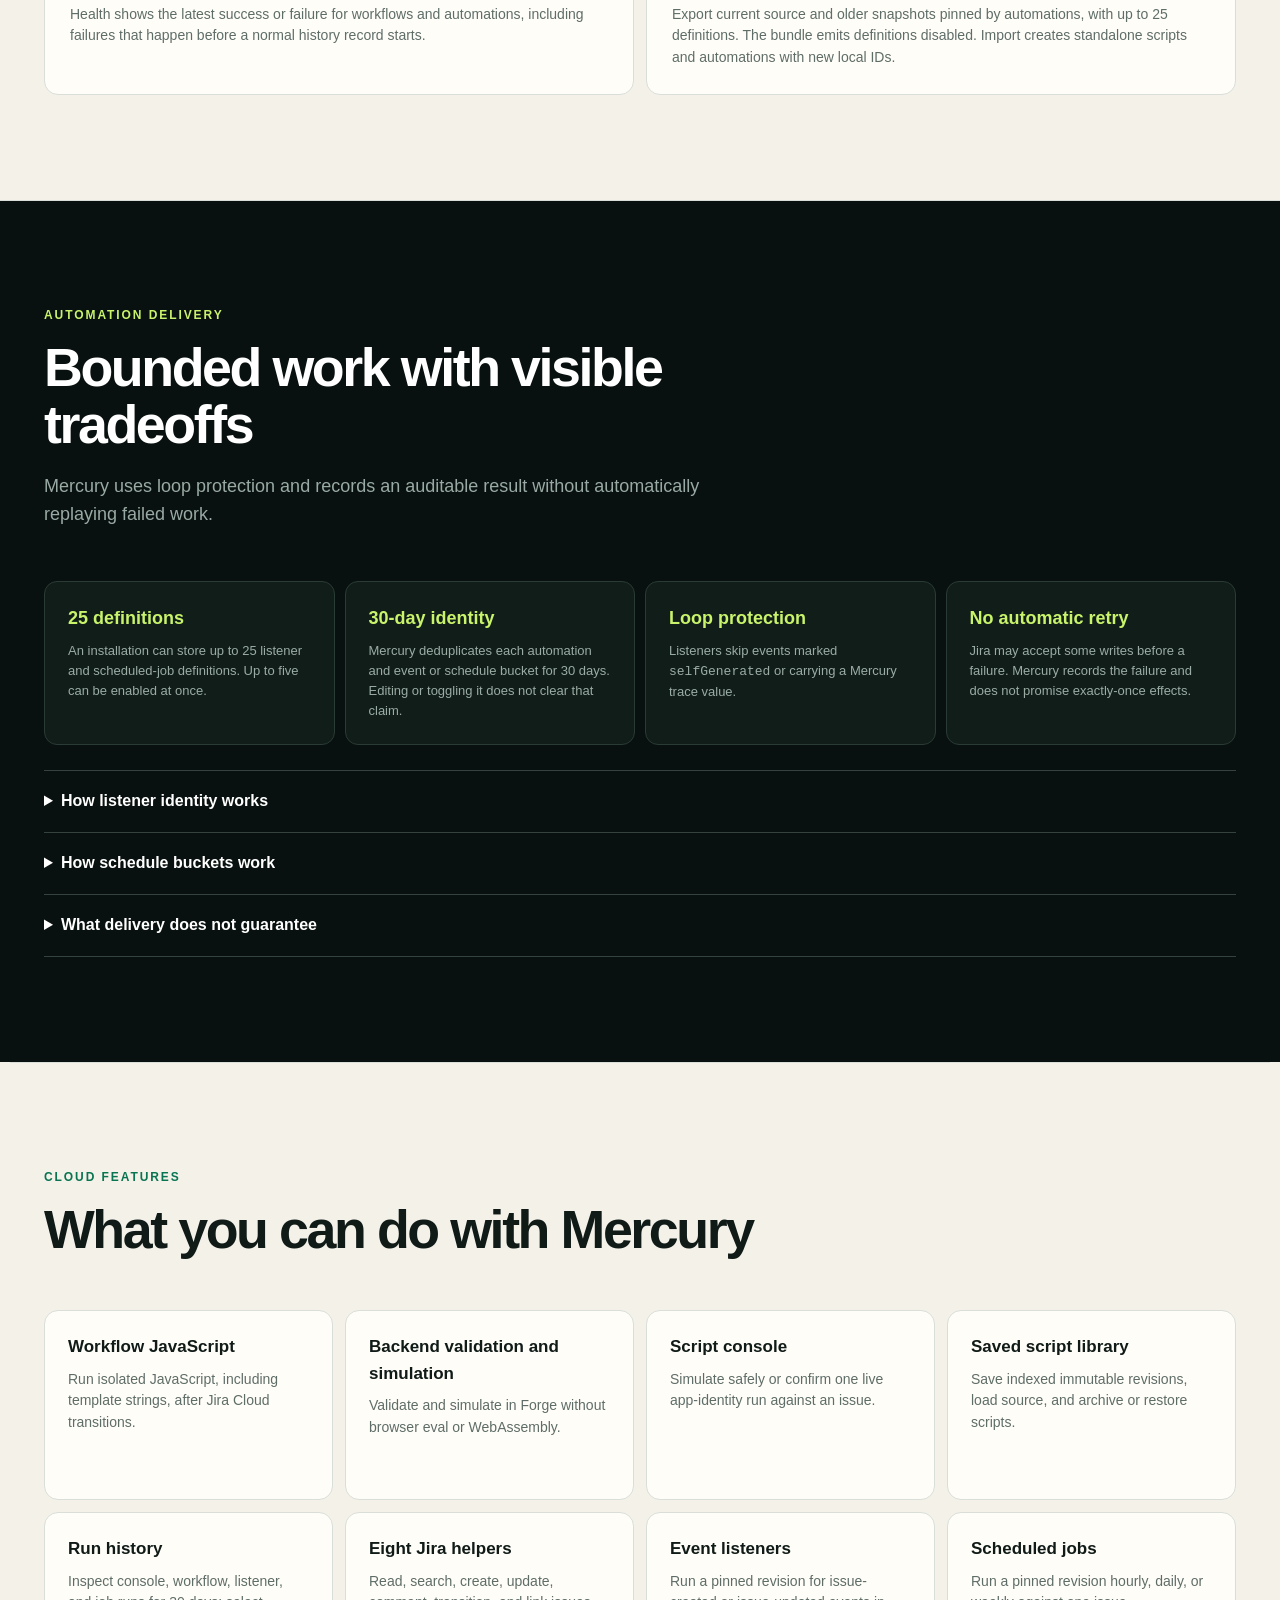
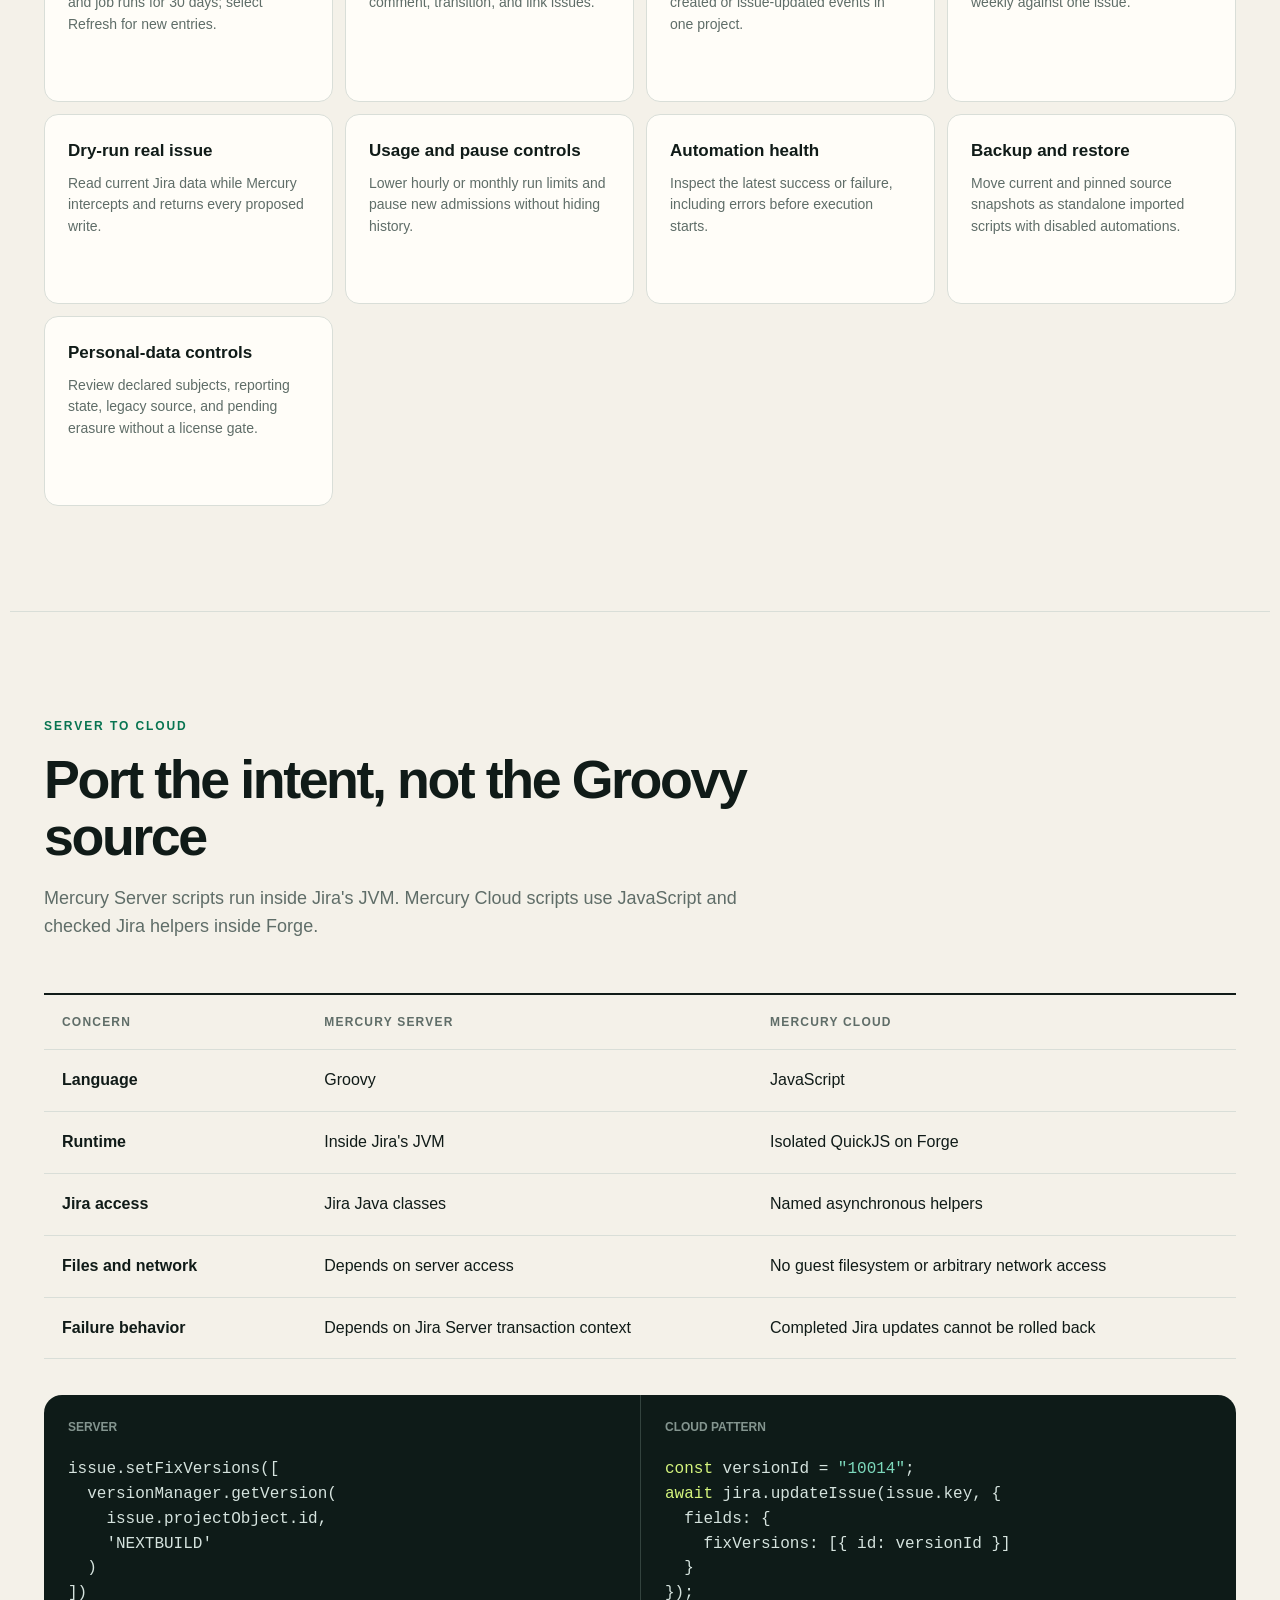
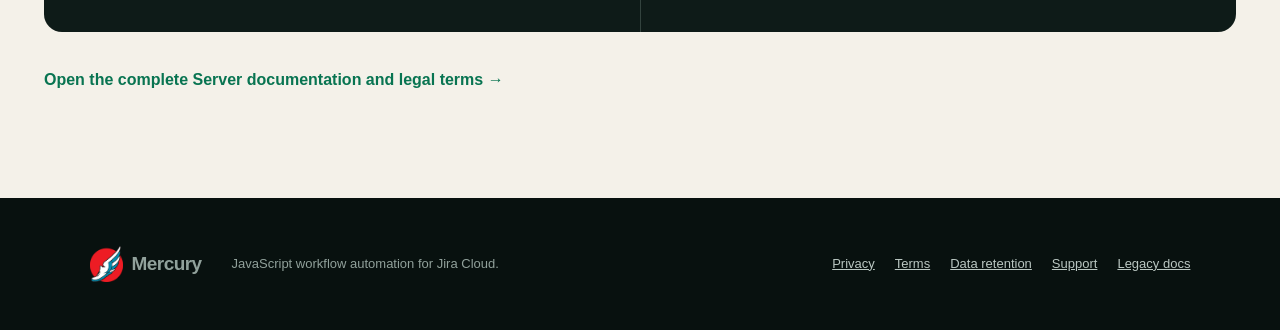
==== commit 5eb41cf3: "Document personal data controls" ====
--- a/index.html
+++ b/index.html
@@ -9,15 +9,15 @@
   <meta property="og:description" content="Write focused JavaScript automation for Jira Cloud workflows.">
   <title>Mercury for Jira Cloud</title>
   <link rel="icon" type="image/png" href="./assets/mercury-original.png?v=d432aed28987">
-  <link rel="stylesheet" href="./assets/site.css?v=bf2d35e01454">
-  <script src="./assets/content.js?v=58f0be5f268d" defer></script>
-  <script src="./assets/site.js?v=78b6e7a4508e" defer></script>
+  <link rel="stylesheet" href="./assets/site.css?v=f792966d9d93">
+  <script src="./assets/content.js?v=70682834eebd" defer></script>
+  <script src="./assets/site.js?v=15d47c9e1298" defer></script>
 </head>
 <body>
   <a class="skip-link" href="#main">Skip to content</a>
   <header class="topbar">
     <a class="brand" href="#top" aria-label="Mercury home"><img src="./assets/mercury-original.png?v=d432aed28987" alt=""><span>Mercury</span></a>
-    <nav aria-label="Primary navigation"><a href="#start">Get started</a><a href="#reference">API</a><a href="#workbench">Workbench</a><a href="#operations">Controls</a><a href="./support.html">Support</a></nav>
+    <nav aria-label="Primary navigation"><a href="#start">Get started</a><a href="#reference">API</a><a href="#workbench">Workbench</a><a href="#operations">Controls</a><a href="#privacy-lifecycle">Privacy</a><a href="./support.html">Support</a></nav>
     <button class="search-open" type="button" data-search-open aria-haspopup="dialog"><span aria-hidden="true">⌕</span> Search <kbd>/</kbd></button>
   </header>
 
@@ -103,14 +103,23 @@
     </section>
 
     <section class="section" id="workbench">
-      <div class="section-intro"><p class="eyebrow">Automation workbench</p><h2>Build, run, and monitor scripts</h2><p>Jira administrators can open seven connected views. The backend checks Jira administrator permission for every action.</p></div>
+      <div class="section-intro"><p class="eyebrow">Automation workbench</p><h2>Build, run, and monitor scripts</h2><p>Jira administrators can open eight connected views. The backend checks Jira administrator permission for every action.</p></div>
       <div class="guide-grid">
         <article><span>Console</span><h3>Simulate, then confirm a live run</h3><ol><li>Write a script of 24 KiB or less.</li><li>Select <strong>Simulate</strong> to use the DEMO-1 sample. Simulation records writes and never changes Jira.</li><li>Enter one issue key and select <strong>Review live run</strong>.</li><li>Check the exact source and issue key. Select <strong>Run live</strong> before the one-use confirmation expires after five minutes.</li></ol><p>In simulation, search accepts only <code>project = DEMO</code> or <code>key = DEMO-n</code>. Sample transitions are <code>11</code> To Do, <code>31</code> In Progress, and <code>41</code> Done.</p><p>Mercury consumes the confirmation and creates the running history record in one atomic operation. Live console runs use the Mercury app identity.</p></article>
         <article><span>Scripts</span><h3>Save and pin revisions</h3><ol><li>Select <strong>Save revision</strong> to create an immutable revision.</li><li>Open <strong>Scripts</strong> to review or load an older revision.</li><li>Choose a saved revision when you create a listener or scheduled job.</li></ol><p>An automation stays pinned to that revision. Archiving a script prevents new enables, but it does not disable automations that already use the revision.</p></article>
-        <article><span>History</span><h3>Inspect the last 30 days</h3><p>Open <strong>History</strong>, then select <strong>Refresh</strong> to load runs completed since the page opened. Inspect the origin, issue, start time, duration, Jira call count, logs, and failure code.</p><p>A run left as <code>running</code> after a crash has an uncertain outcome. Mercury does not retry it automatically. If only final history storage fails, the console still returns the actual script result and logs with a <code>finalization-failed</code> warning.</p></article>
+        <article><span>History</span><h3>Inspect the last 30 days</h3><p>Open <strong>History</strong>, then select <strong>Refresh</strong> to load runs completed since the page opened. Inspect the origin, issue, start time, duration, Jira call count, and fixed failure code. Guest console values are not retained.</p><p>A run left as <code>running</code> after a crash has an uncertain outcome. Mercury does not retry it automatically. If only final history storage fails, the console still returns the actual script result and live logs with a <code>finalization-failed</code> warning.</p></article>
         <article><span>Listeners</span><h3>React to issue events</h3><ol><li>Choose <strong>Issue created</strong> or <strong>Issue updated</strong>.</li><li>Enter the required project key.</li><li>Choose a saved revision and save the listener disabled.</li><li>Enable it after you review the source and project.</li></ol></article>
         <article><span>Scheduled jobs</span><h3>Run against one issue</h3><ol><li>Choose one issue key and a saved revision.</li><li>Select <strong>Every hour</strong>, <strong>Every day</strong>, or <strong>Every week</strong>.</li><li>Save the job disabled, then enable it when ready.</li></ol><p>Intervals use UTC epoch buckets rather than a wall-clock appointment.</p></article>
       </div>
+    </section>
+
+    <section class="section privacy-lifecycle" id="privacy-lifecycle">
+      <div class="section-intro"><p class="eyebrow">Privacy controls</p><h2>Declare, report, and erase personal data</h2><p>Mercury tracks the author automatically. Administrators declare account IDs for other people named in retained source, names, and settings.</p></div>
+      <div class="privacy-explorer">
+        <div class="privacy-tabs" role="tablist" aria-label="Privacy lifecycle" data-privacy-tabs></div>
+        <div class="privacy-panel" role="tabpanel" data-privacy-panel></div>
+      </div>
+      <p class="privacy-note">An empty declaration means the administrator reviewed the authored content and asserts that it contains no other person’s personal data. Exported copies remain the administrator’s responsibility. <a href="./cloud-privacy.html">Read the Cloud privacy notice</a>.</p>
     </section>
 
     <section class="section operations" id="operations">
--- a/assets/site.css
+++ b/assets/site.css
@@ -192,6 +192,16 @@
 .launch-checklist li { display: grid; gap: 4px; padding: 18px 20px; border: 1px solid var(--line); border-radius: 12px; background: rgba(255,255,255,.45); }
 .launch-checklist strong { color: var(--green-dark); font-size: 13px; }
 .launch-checklist span { color: var(--muted); font-size: 13px; }
+.privacy-lifecycle { background: #e8eee9; }
+.privacy-explorer { display: grid; grid-template-columns: 220px 1fr; overflow: hidden; border: 1px solid var(--line); border-radius: var(--radius); background: var(--card); box-shadow: var(--shadow); }
+.privacy-tabs { display: grid; align-content: start; gap: 5px; padding: 18px; border-right: 1px solid var(--line); background: #f4f2ea; }
+.privacy-tabs button { padding: 13px; border: 0; border-radius: 8px; color: var(--muted); background: transparent; text-align: left; cursor: pointer; }
+.privacy-tabs button[aria-selected="true"] { color: white; background: var(--green-dark); }
+.privacy-panel { min-height: 220px; padding: 38px; }
+.privacy-panel h3 { max-width: 680px; margin: 8px 0 12px; font-size: 28px; }
+.privacy-panel > p:last-child { max-width: 760px; color: var(--muted); }
+.privacy-note { margin: 18px 0 0; color: var(--muted); }
+.privacy-note a { color: var(--green-dark); font-weight: 700; }
 
 .legal-page { background: var(--paper); }
 .legal-header { padding: 72px max(24px, calc((100vw - 920px) / 2)) 54px; color: white; background: var(--night); }
@@ -254,9 +264,11 @@
   .context-grid { grid-template-columns: 1fr 1fr; }
   .guide-grid article, .guide-grid article:nth-child(4), .guide-grid article:nth-child(5) { grid-column: span 3; }
   .delivery-grid { grid-template-columns: 1fr 1fr; }
-  .mode-explorer { grid-template-columns: 1fr; }
+  .mode-explorer, .privacy-explorer { grid-template-columns: 1fr; }
   .mode-tabs { display: flex; overflow-x: auto; border-right: 0; border-bottom: 1px solid #293934; }
   .mode-tabs button { width: auto; white-space: nowrap; }
+  .privacy-tabs { display: flex; overflow-x: auto; border-right: 0; border-bottom: 1px solid var(--line); }
+  .privacy-tabs button { white-space: nowrap; }
 }
 
 @media (max-width: 760px) {
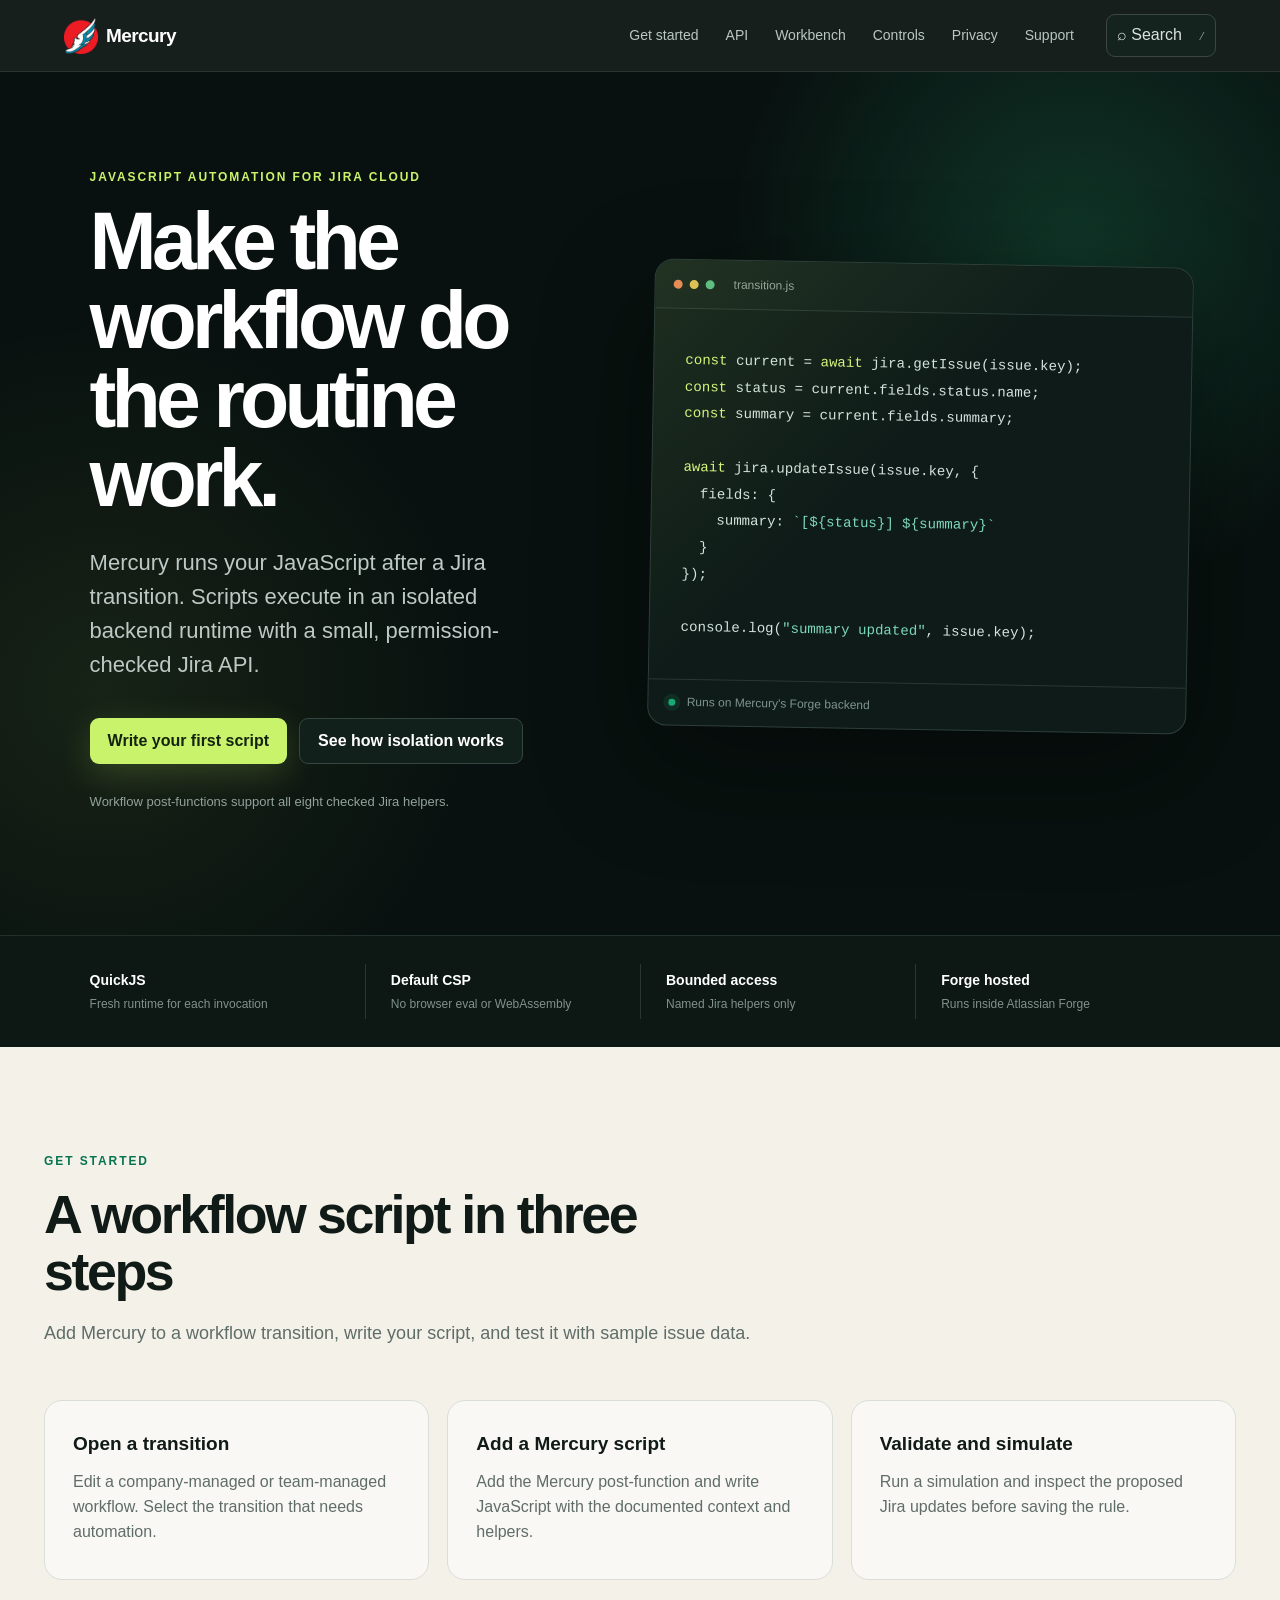
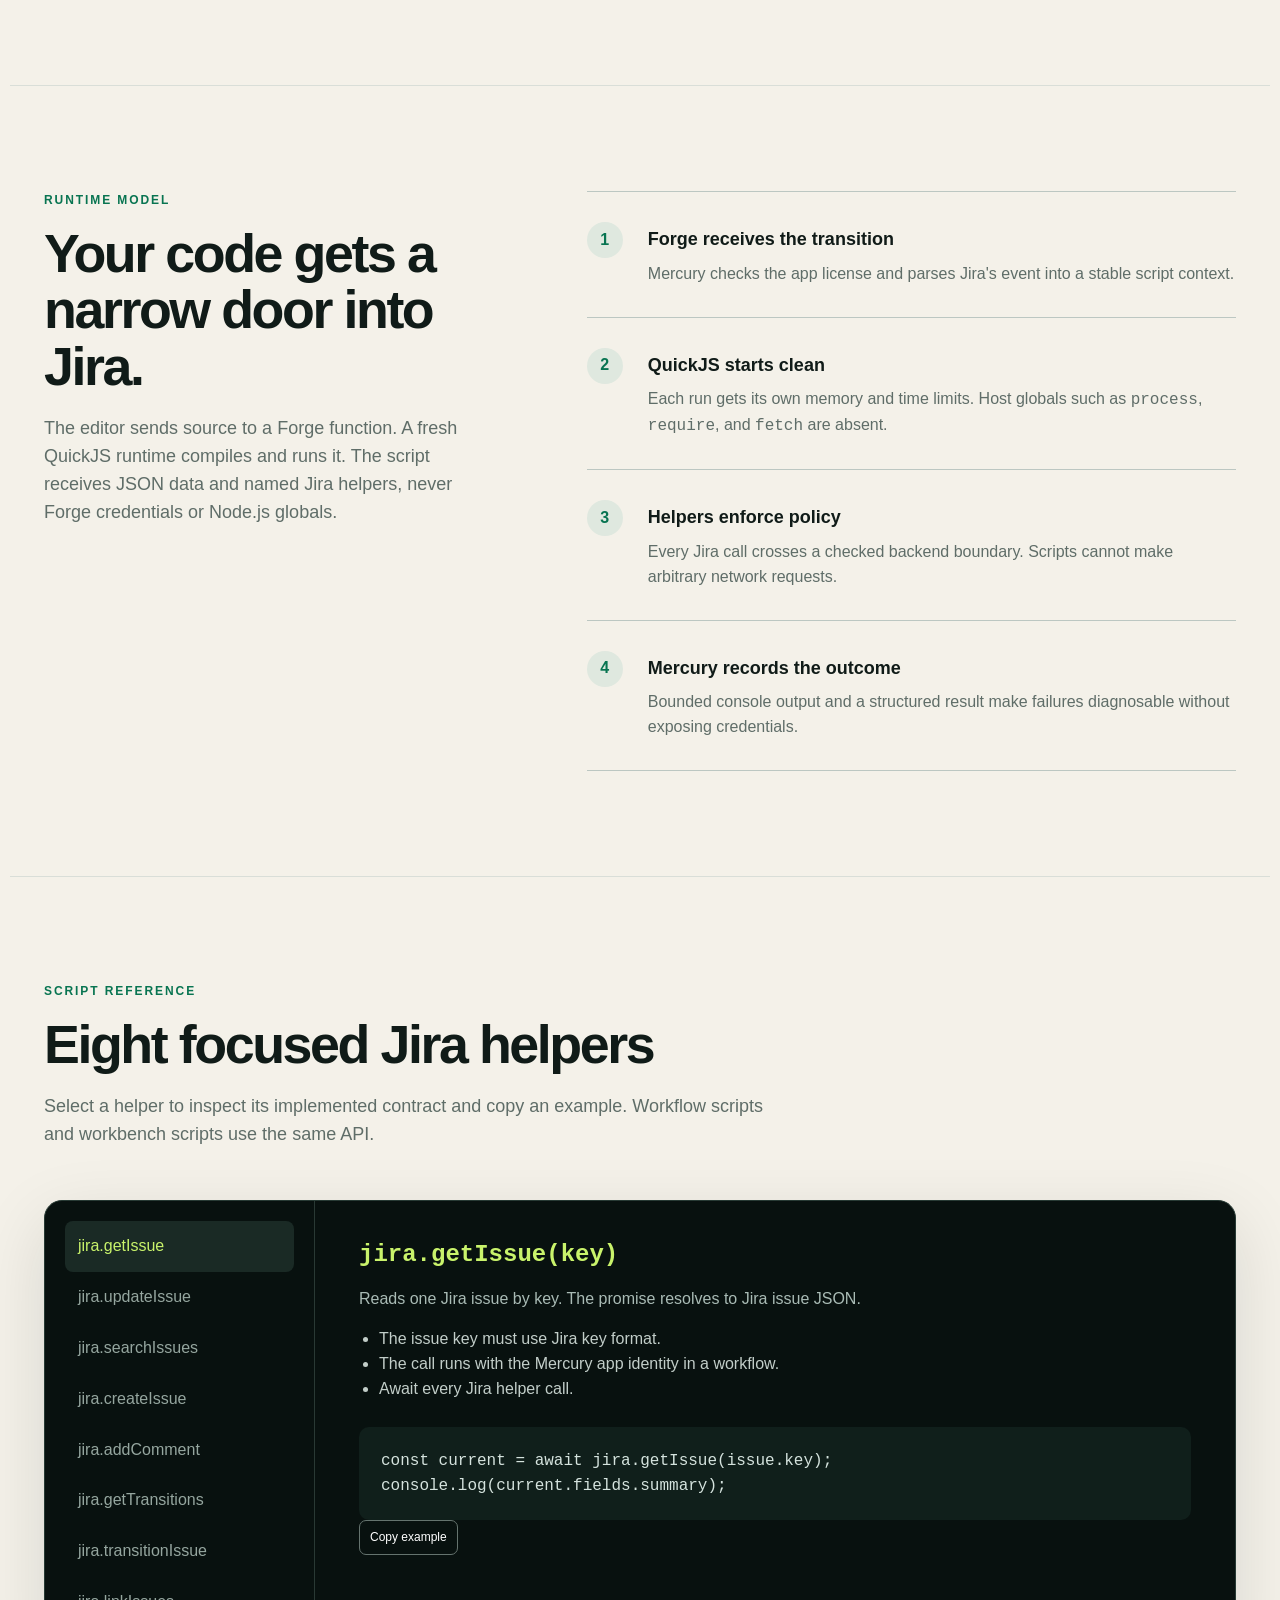
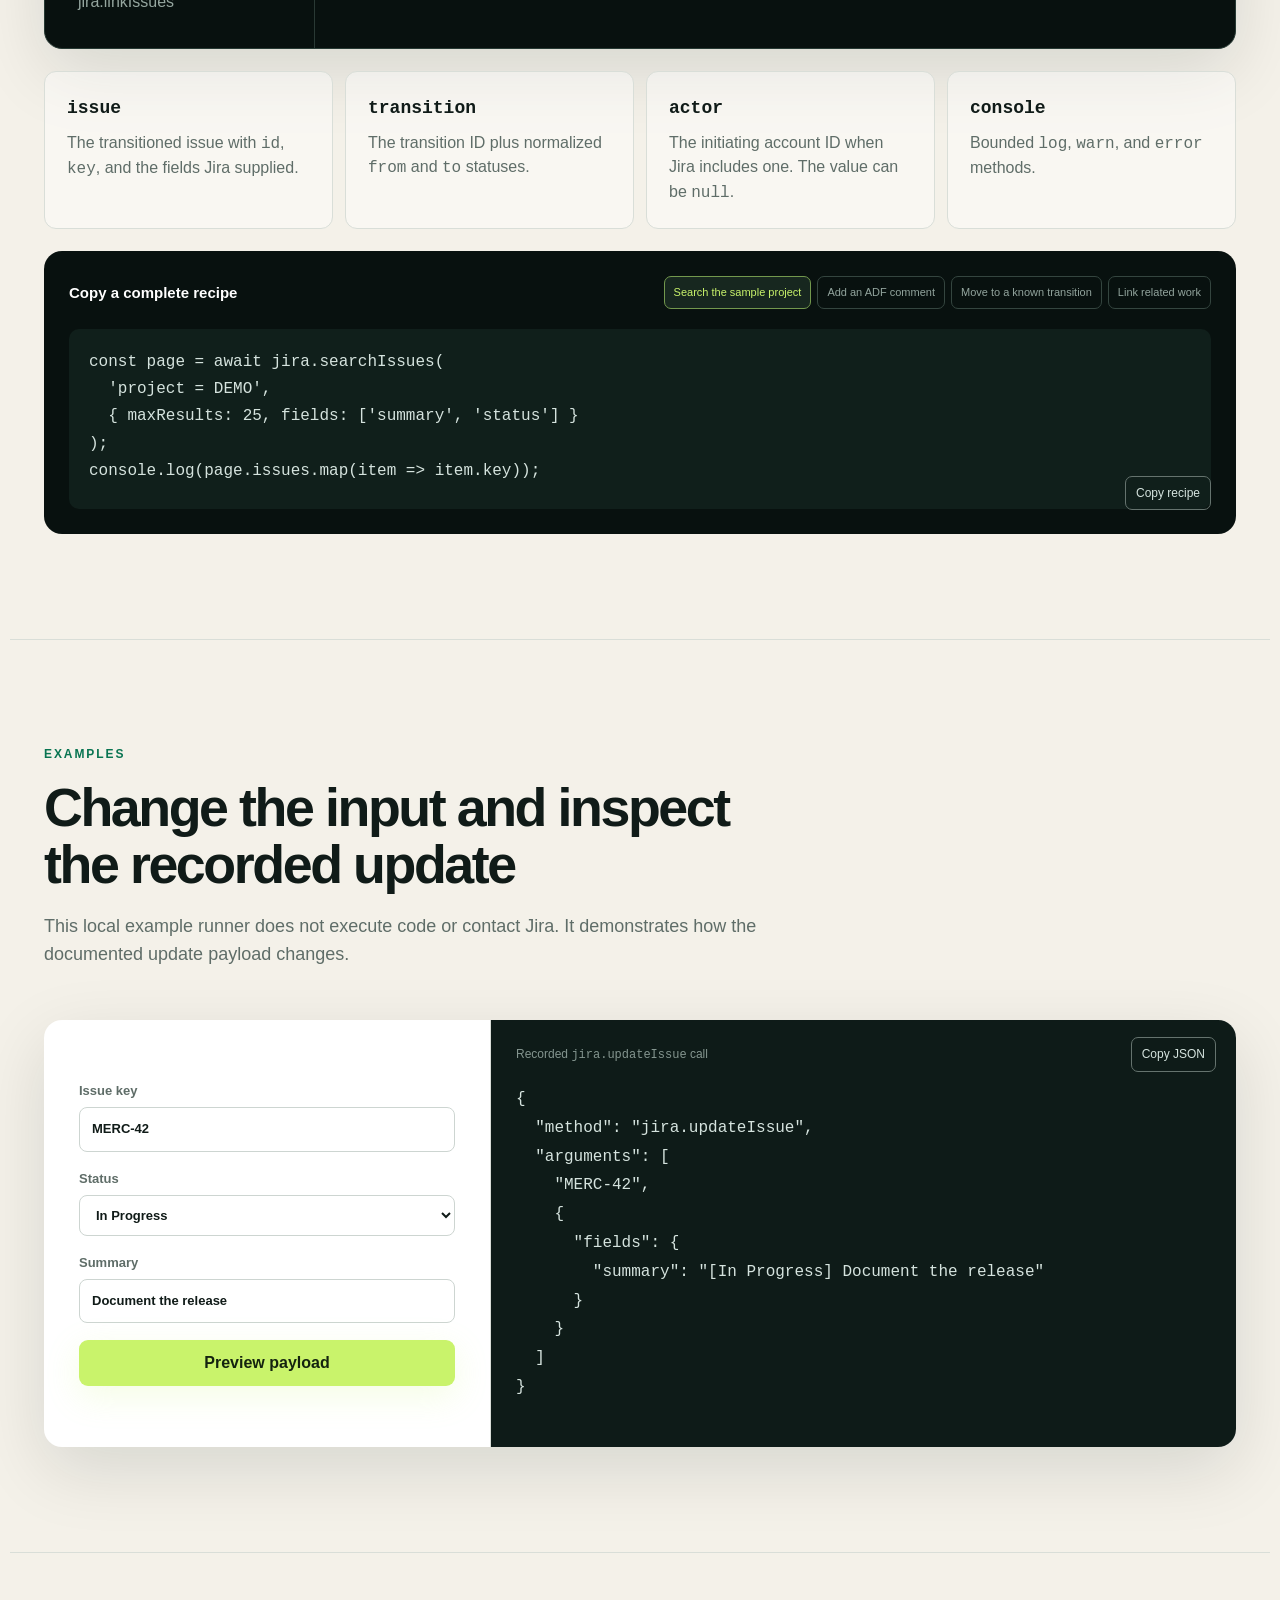
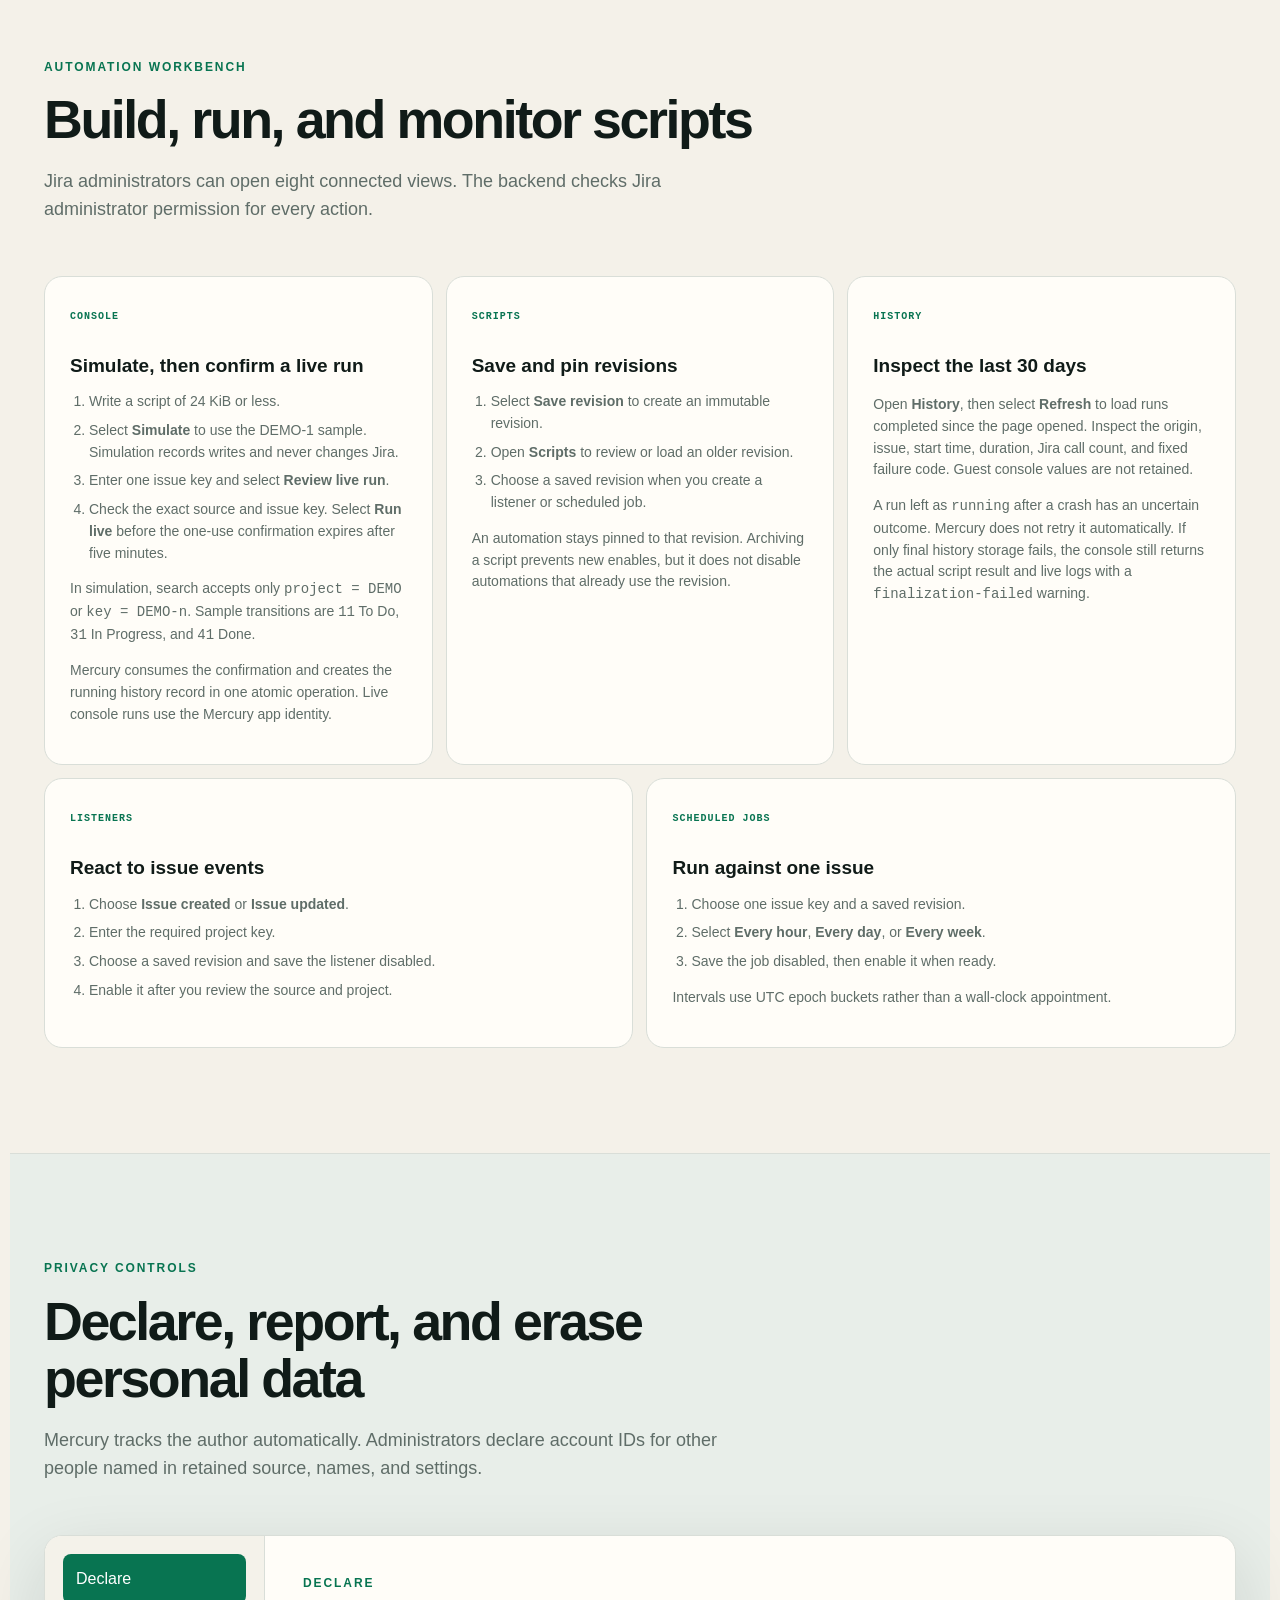
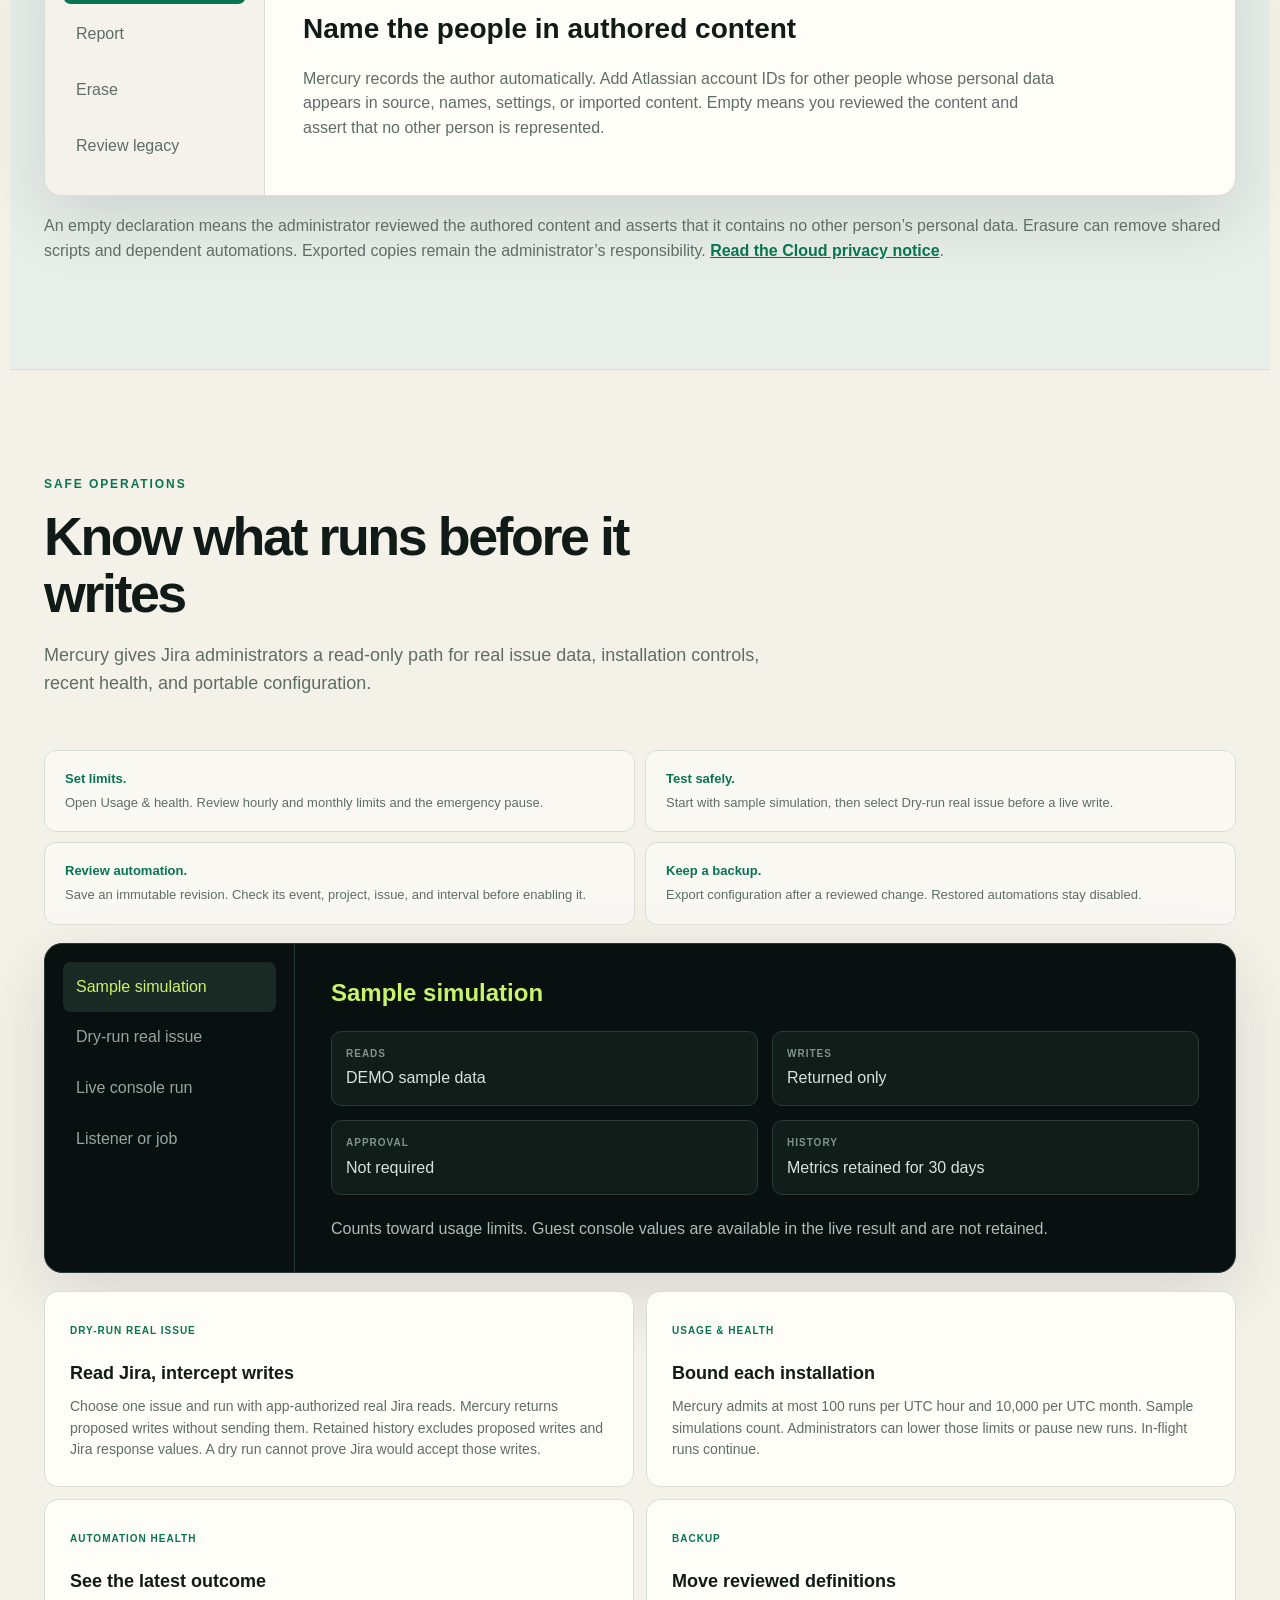
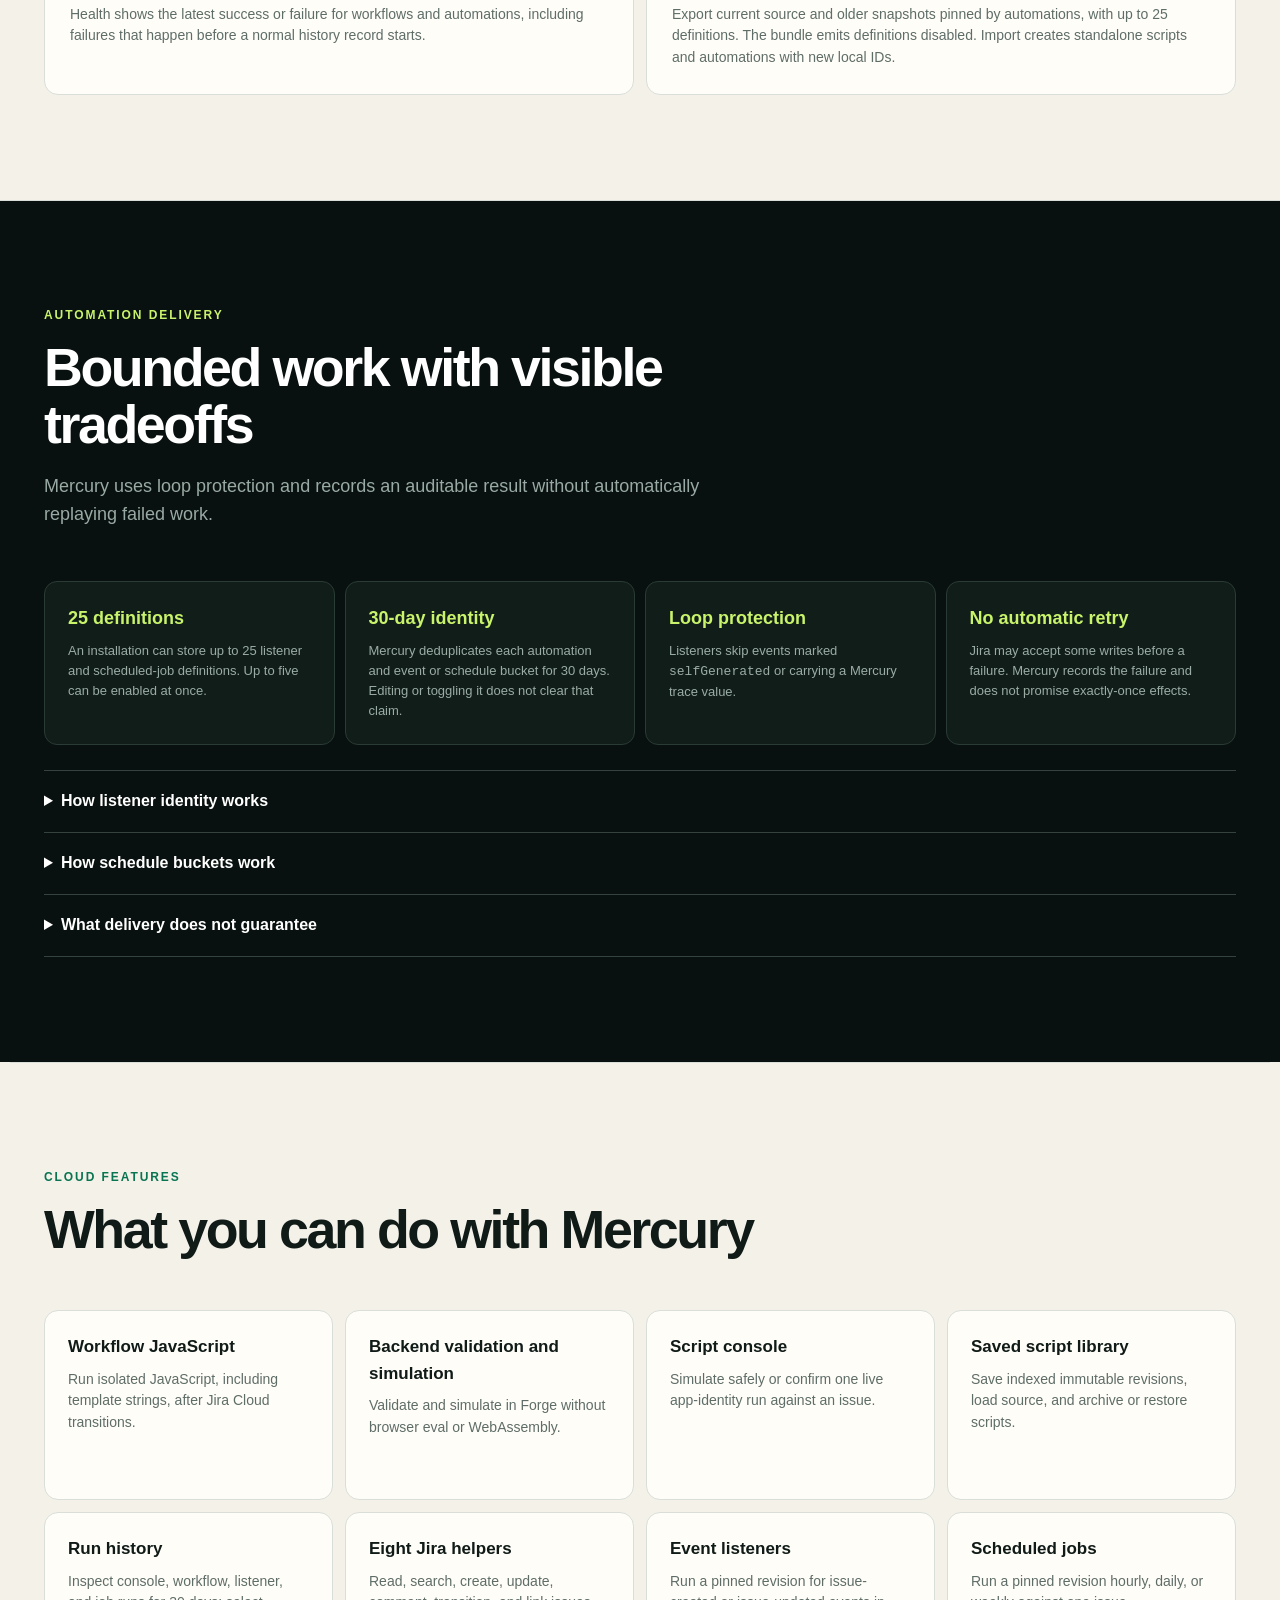
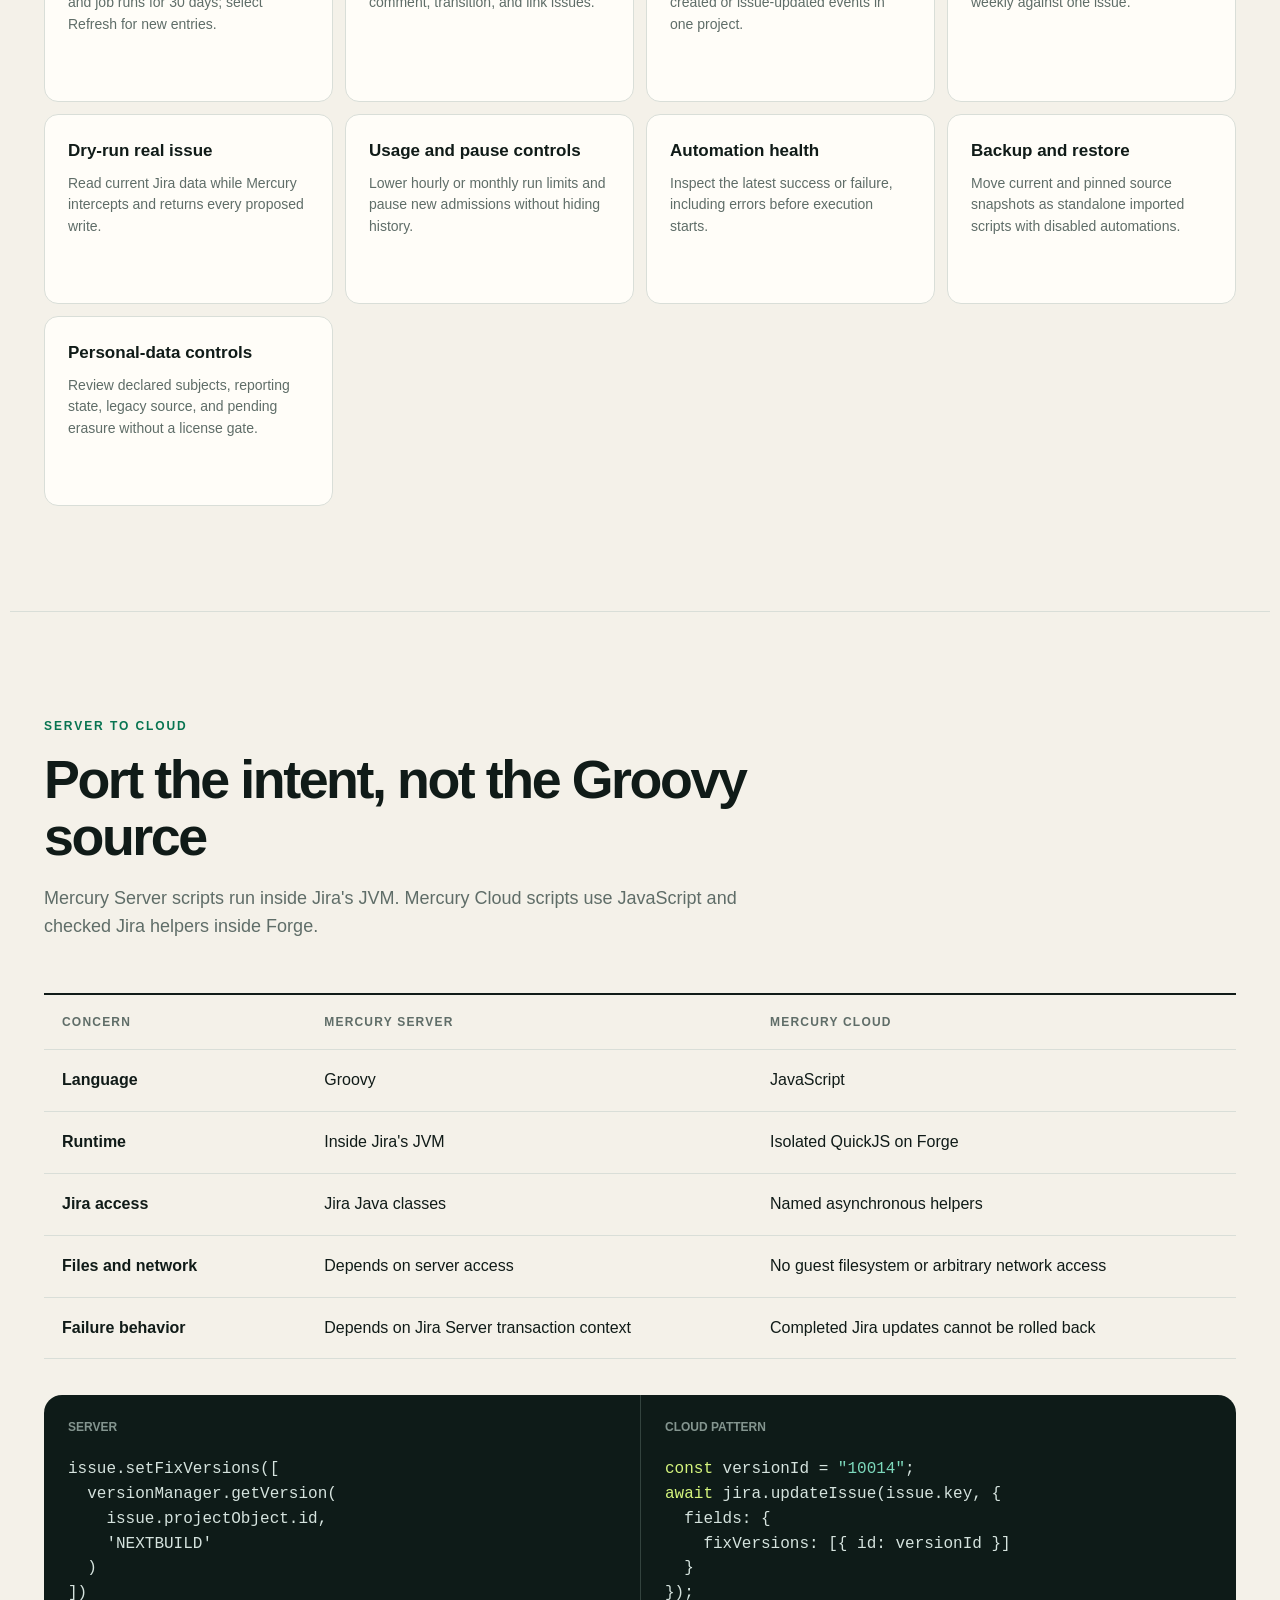
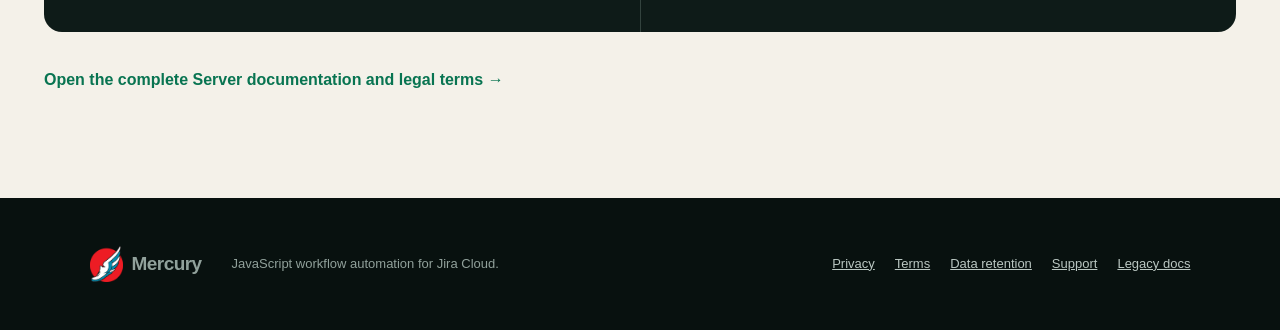
==== commit 2eed97c9: "Clarify privacy erasure boundaries" ====
--- a/index.html
+++ b/index.html
@@ -10,7 +10,7 @@
   <title>Mercury for Jira Cloud</title>
   <link rel="icon" type="image/png" href="./assets/mercury-original.png?v=d432aed28987">
   <link rel="stylesheet" href="./assets/site.css?v=f792966d9d93">
-  <script src="./assets/content.js?v=70682834eebd" defer></script>
+  <script src="./assets/content.js?v=e9aeba9abd47" defer></script>
   <script src="./assets/site.js?v=15d47c9e1298" defer></script>
 </head>
 <body>
@@ -119,7 +119,7 @@
         <div class="privacy-tabs" role="tablist" aria-label="Privacy lifecycle" data-privacy-tabs></div>
         <div class="privacy-panel" role="tabpanel" data-privacy-panel></div>
       </div>
-      <p class="privacy-note">An empty declaration means the administrator reviewed the authored content and asserts that it contains no other person’s personal data. Exported copies remain the administrator’s responsibility. <a href="./cloud-privacy.html">Read the Cloud privacy notice</a>.</p>
+      <p class="privacy-note">An empty declaration means the administrator reviewed the authored content and asserts that it contains no other person’s personal data. Erasure can remove shared scripts and dependent automations. Exported copies remain the administrator’s responsibility. <a href="./cloud-privacy.html">Read the Cloud privacy notice</a>.</p>
     </section>
 
     <section class="section operations" id="operations">
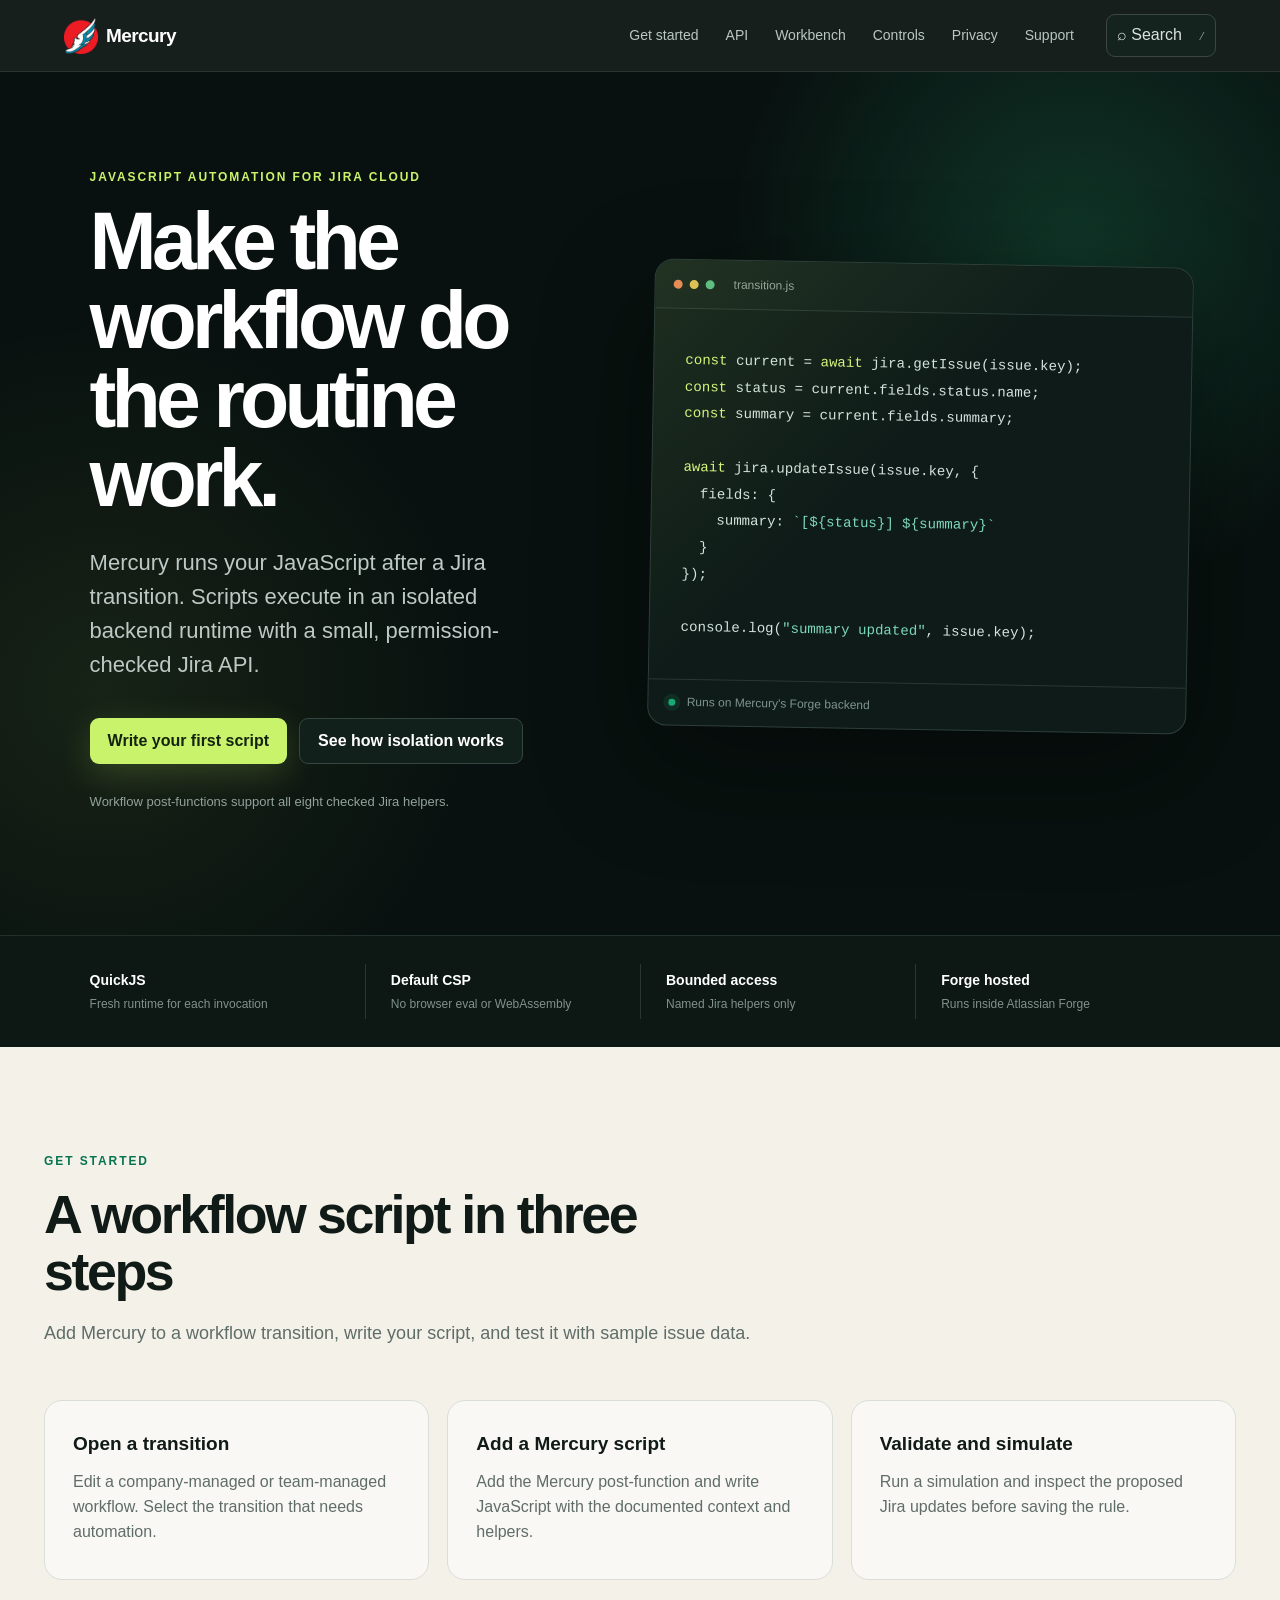
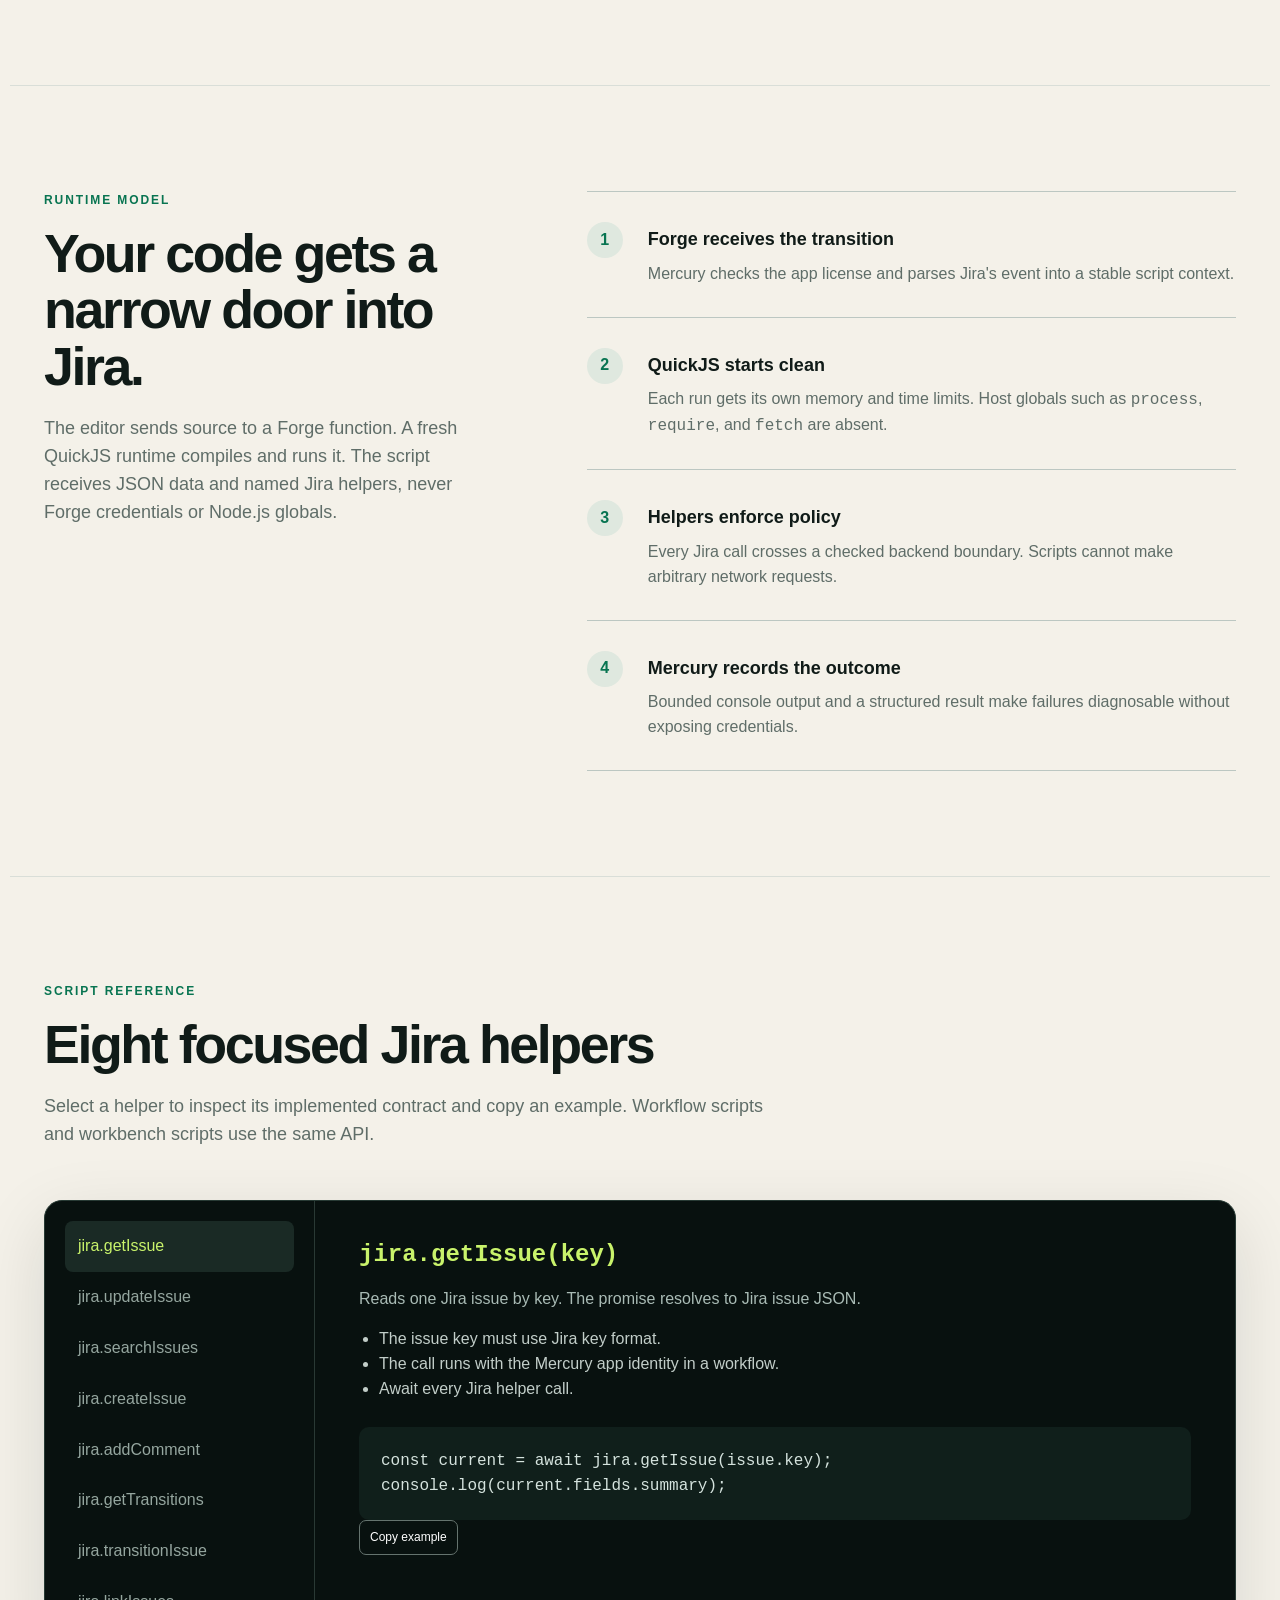
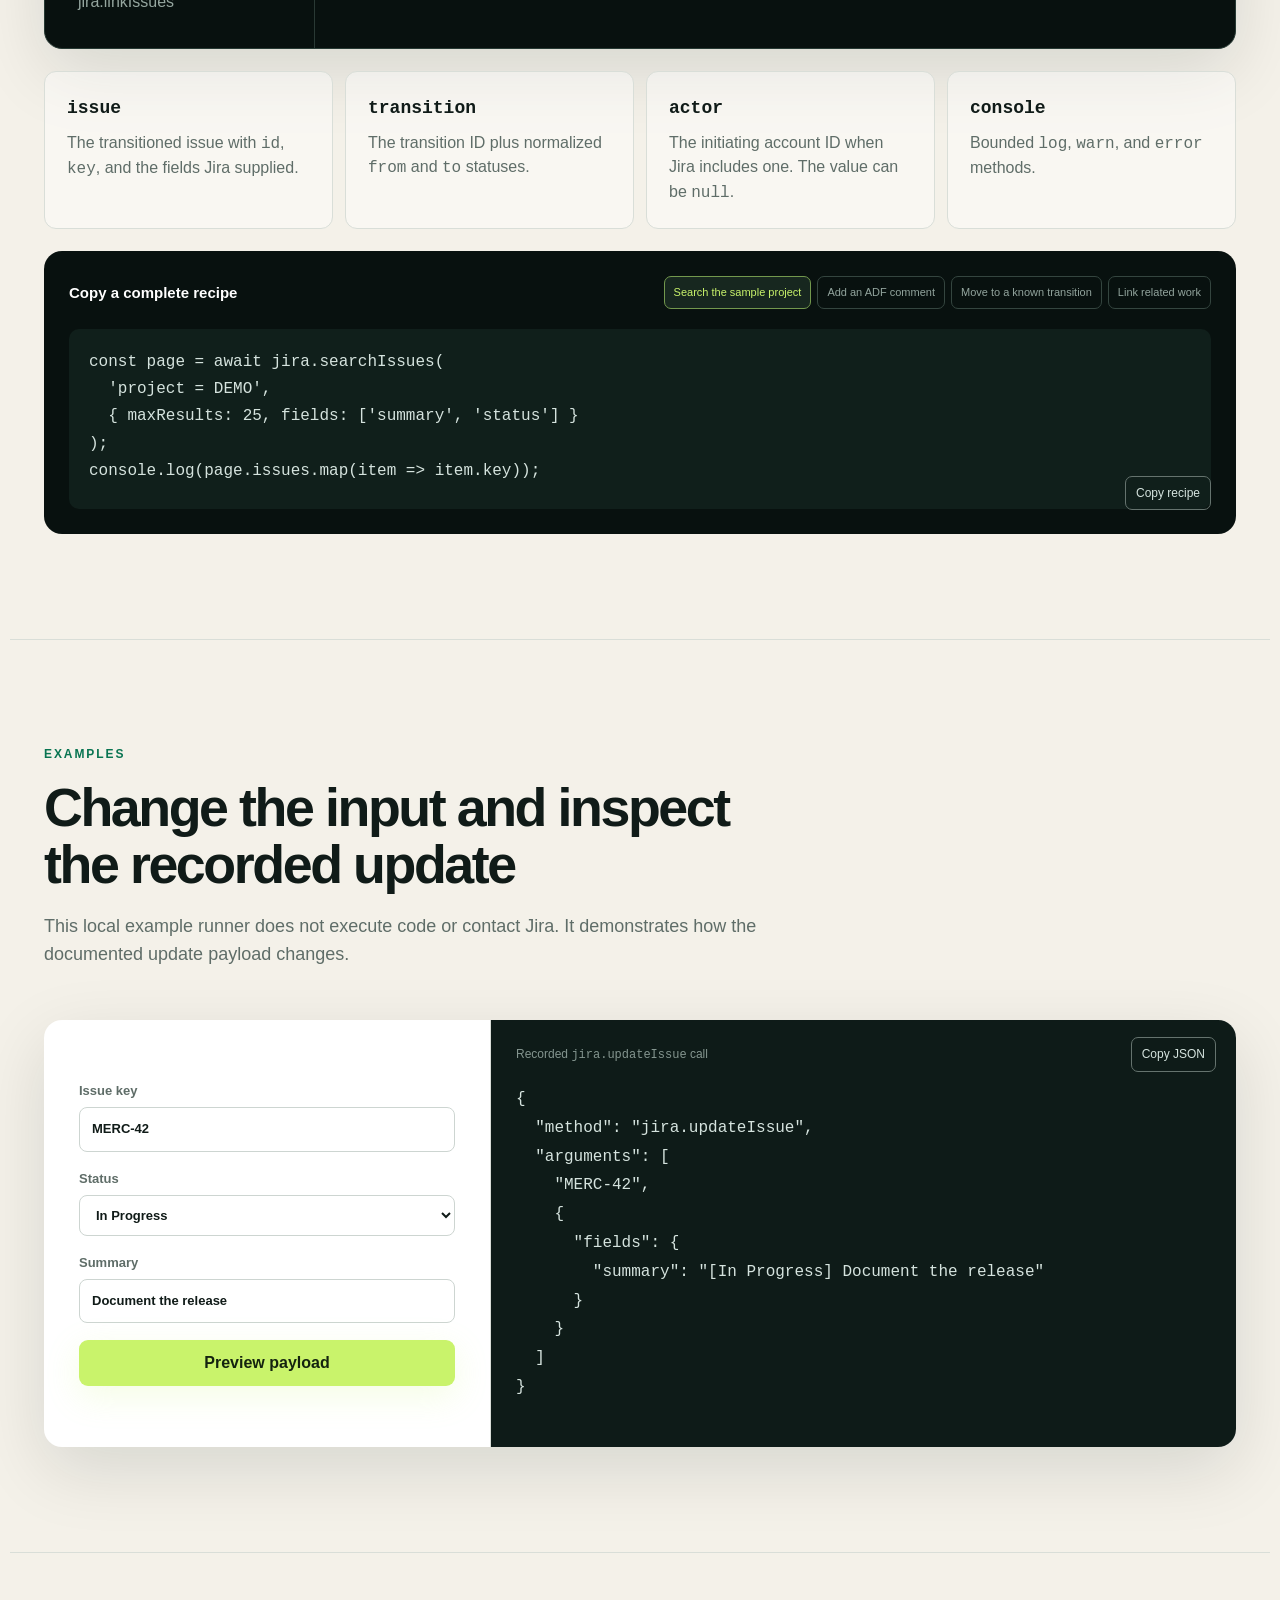
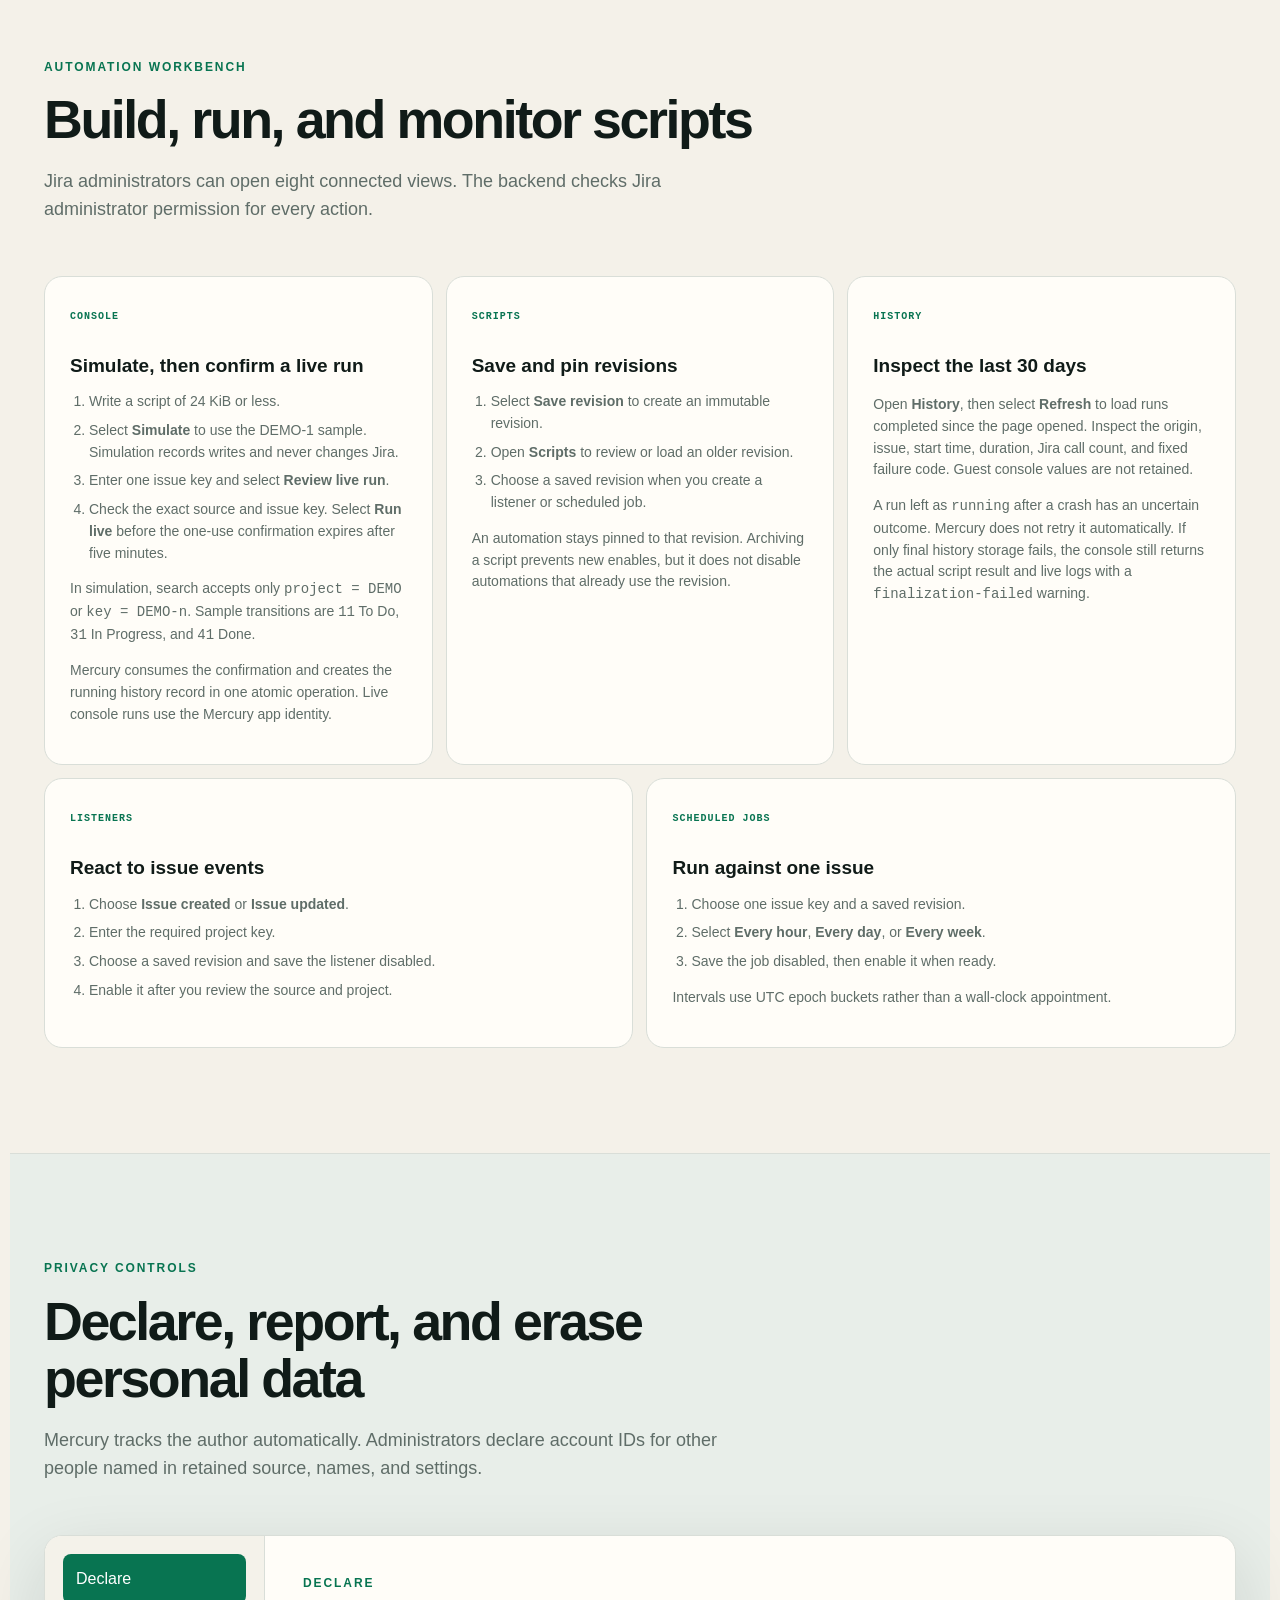
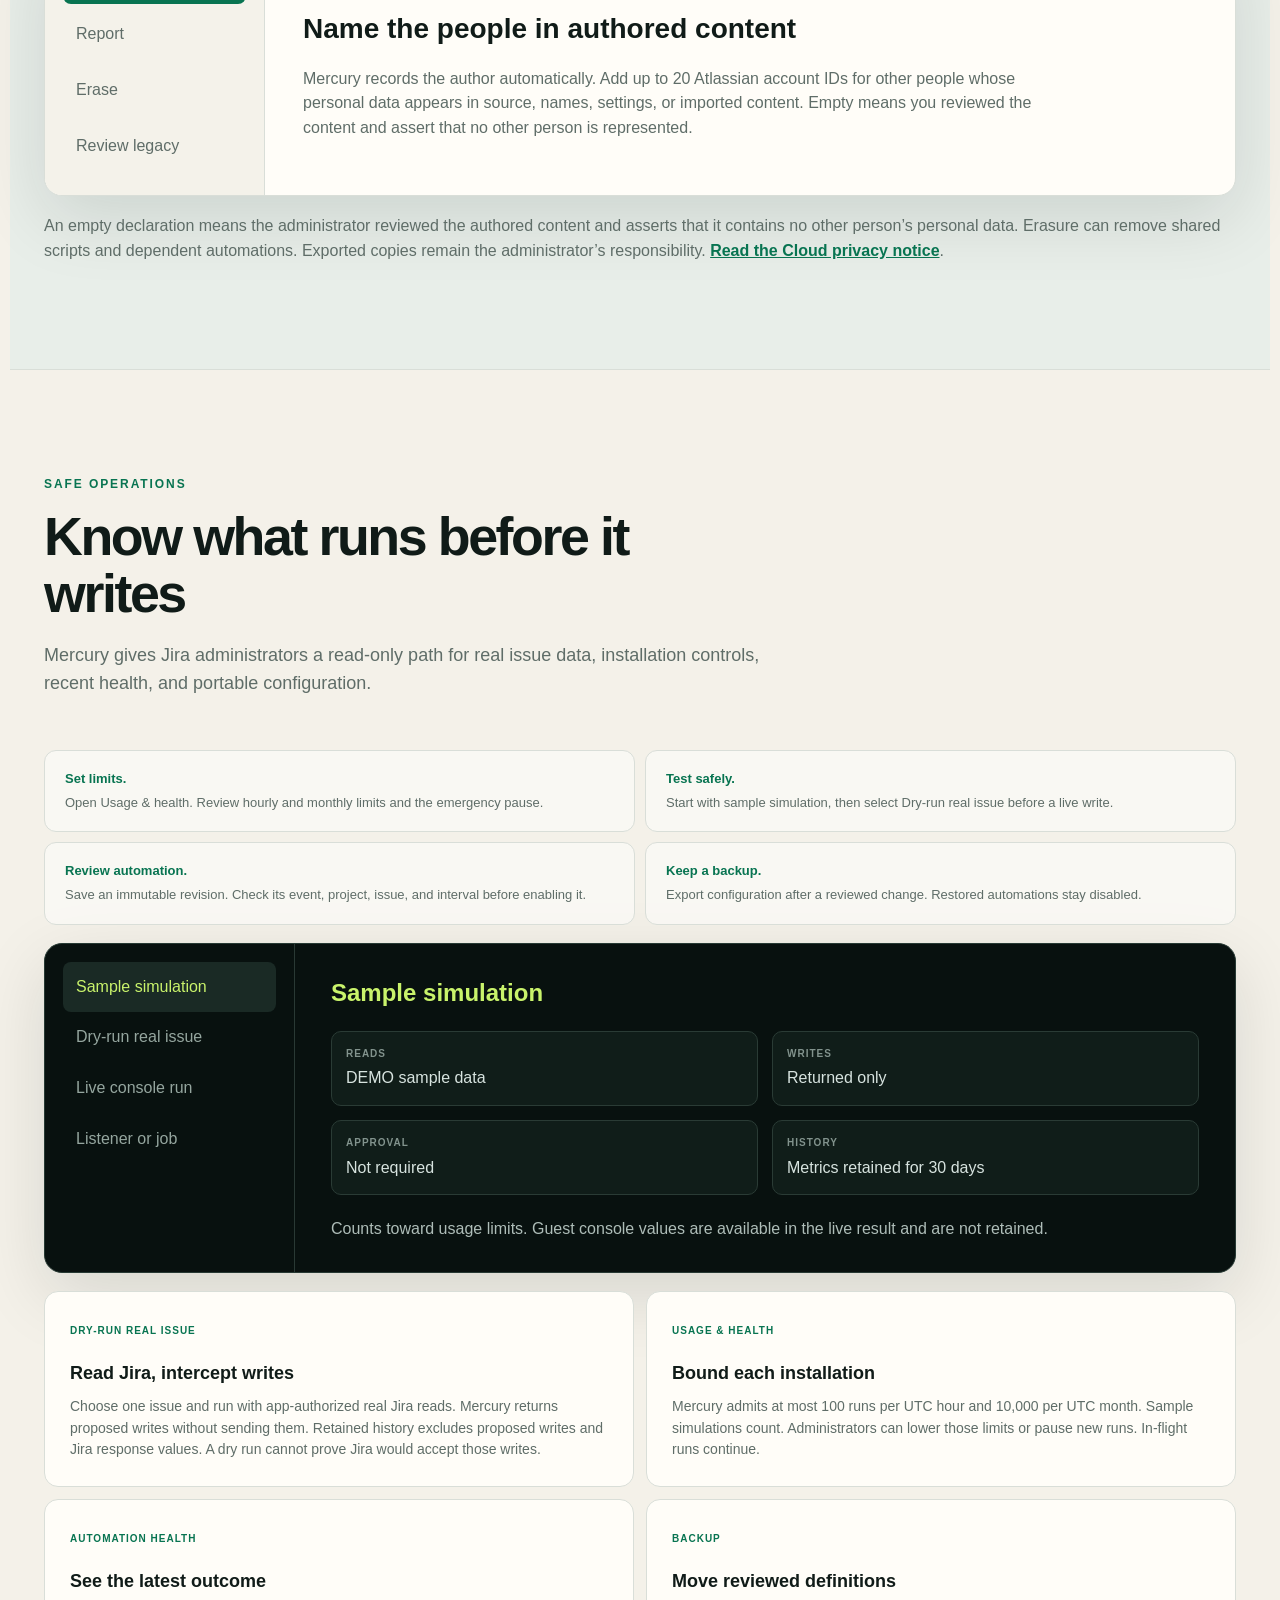
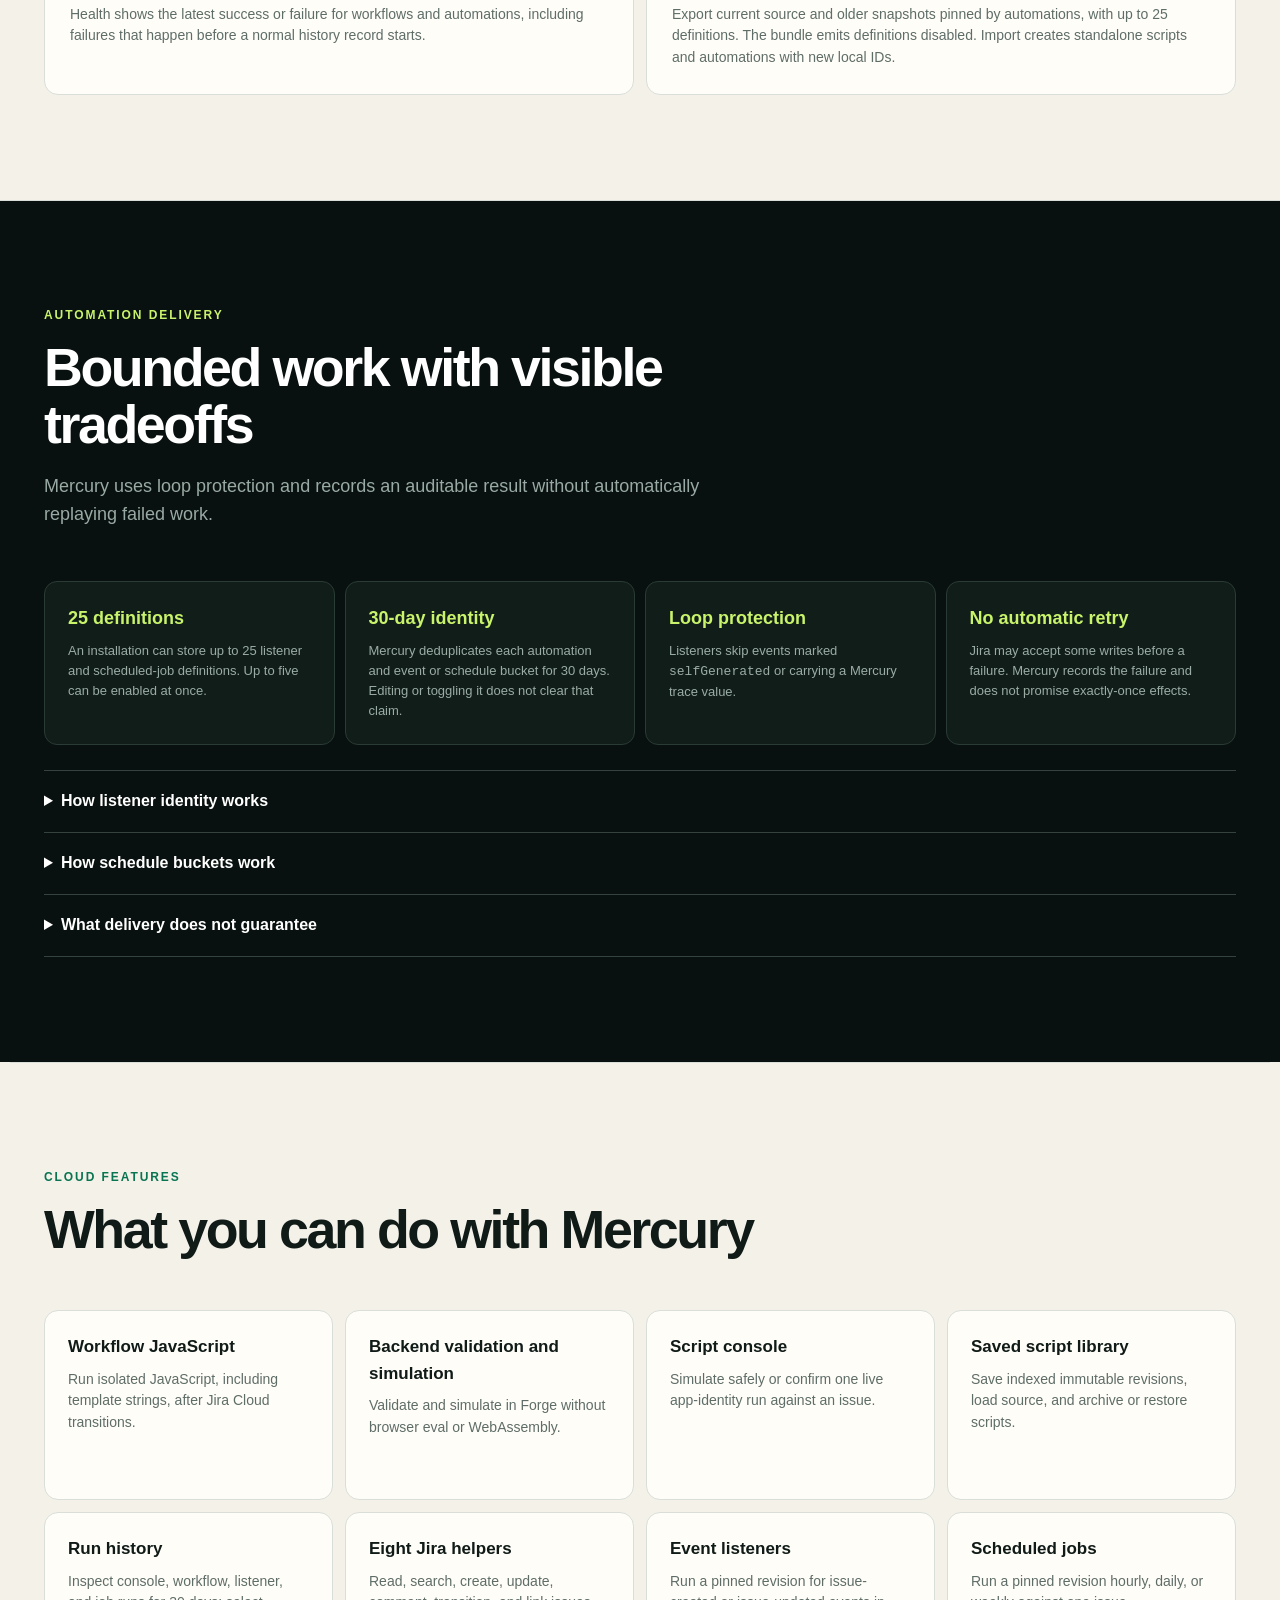
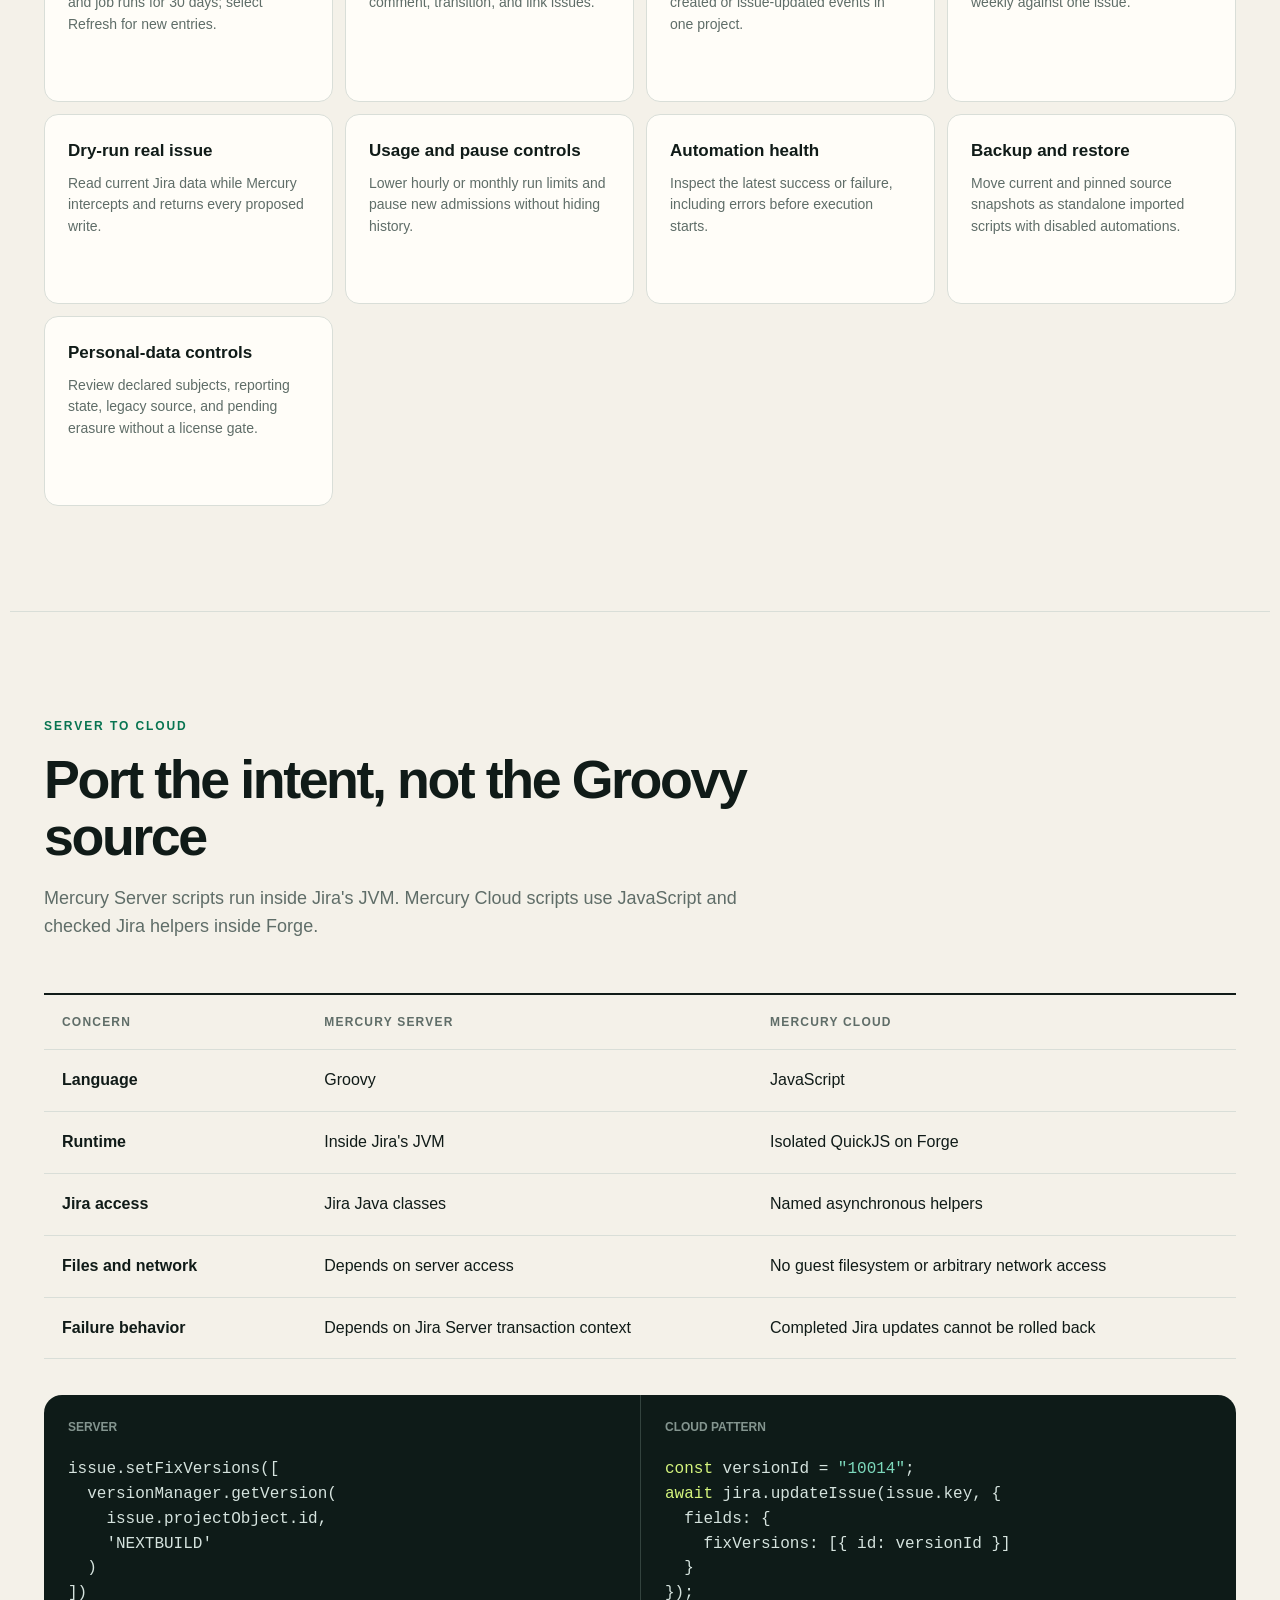
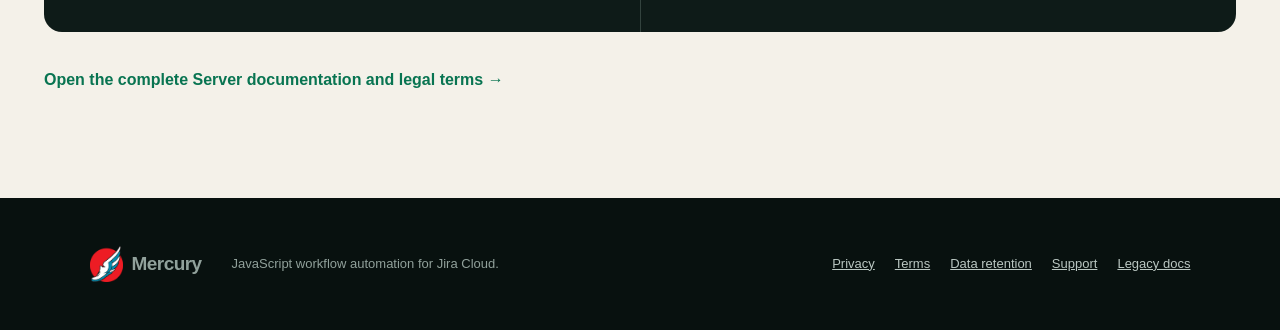
==== commit a52bc258: "Clarify privacy migration and purge behavior" ====
--- a/index.html
+++ b/index.html
@@ -10,7 +10,7 @@
   <title>Mercury for Jira Cloud</title>
   <link rel="icon" type="image/png" href="./assets/mercury-original.png?v=d432aed28987">
   <link rel="stylesheet" href="./assets/site.css?v=f792966d9d93">
-  <script src="./assets/content.js?v=e9aeba9abd47" defer></script>
+  <script src="./assets/content.js?v=6bbe8634cc11" defer></script>
   <script src="./assets/site.js?v=15d47c9e1298" defer></script>
 </head>
 <body>
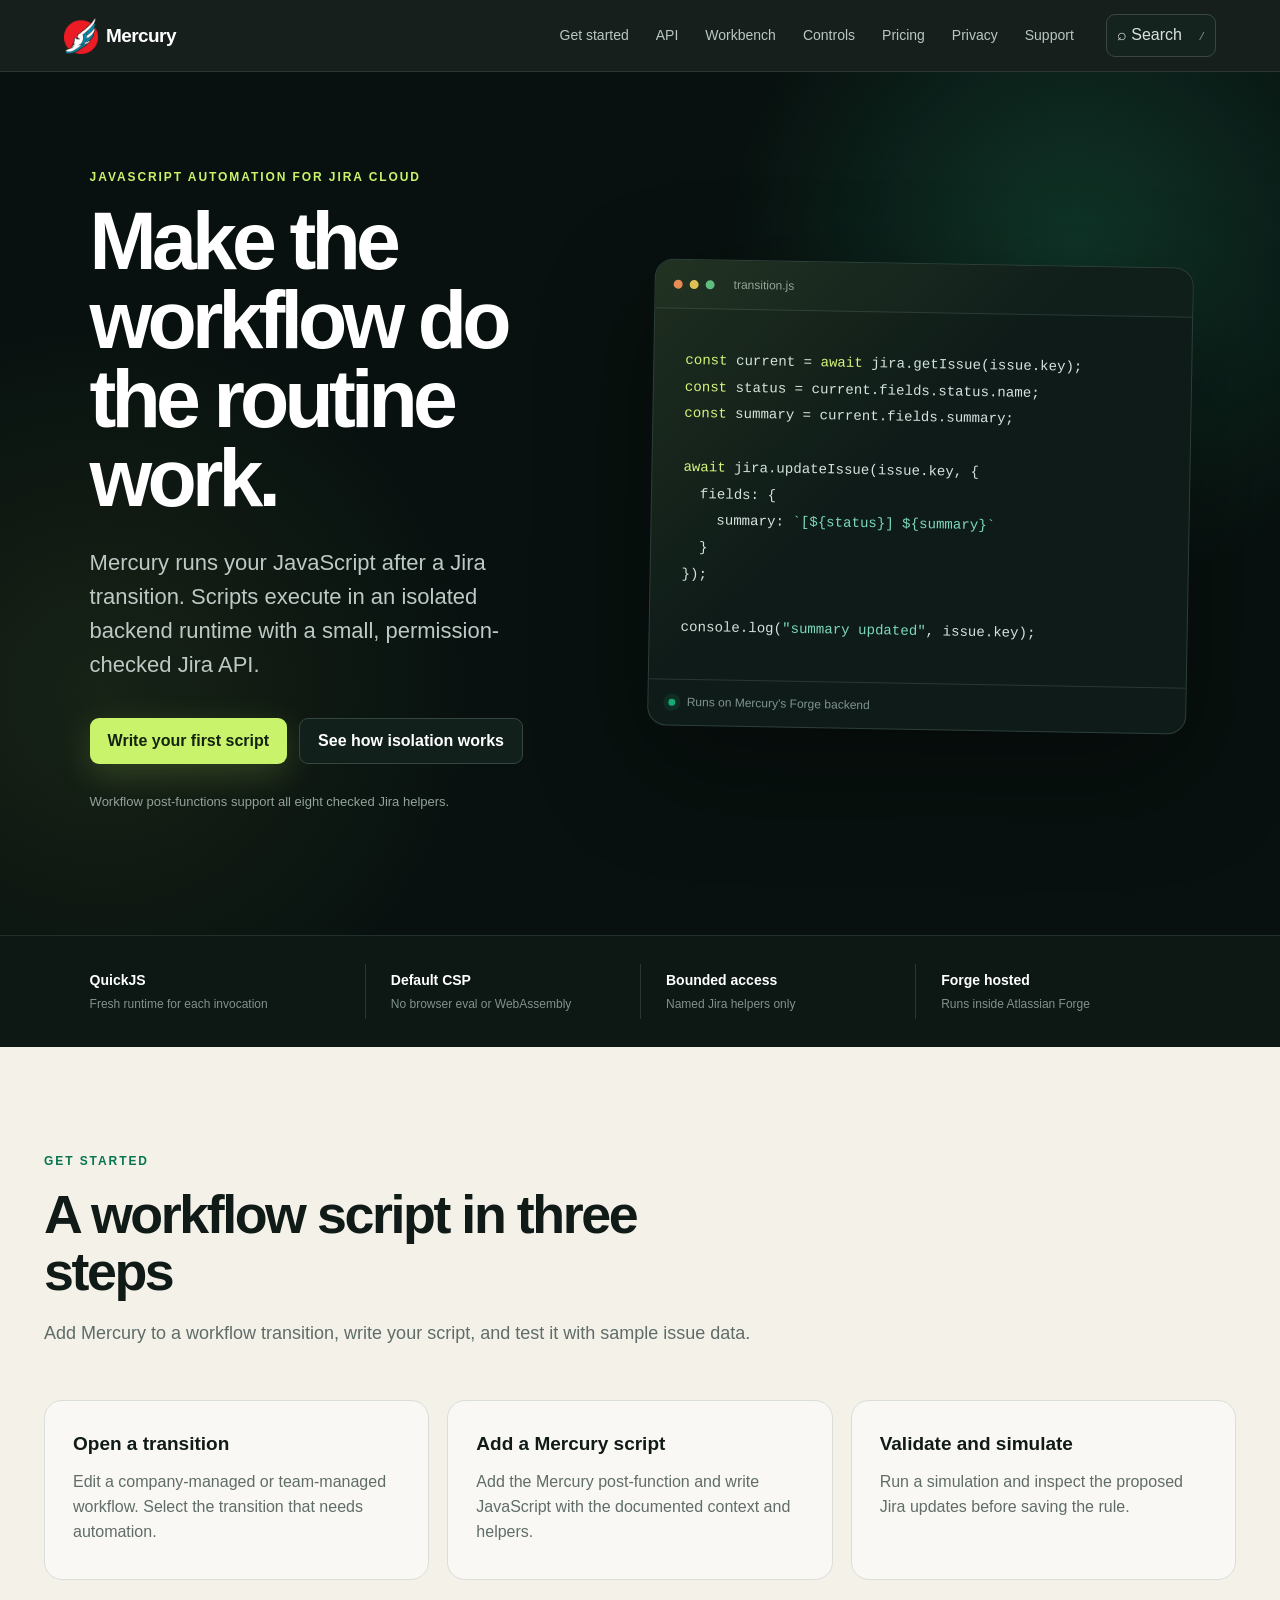
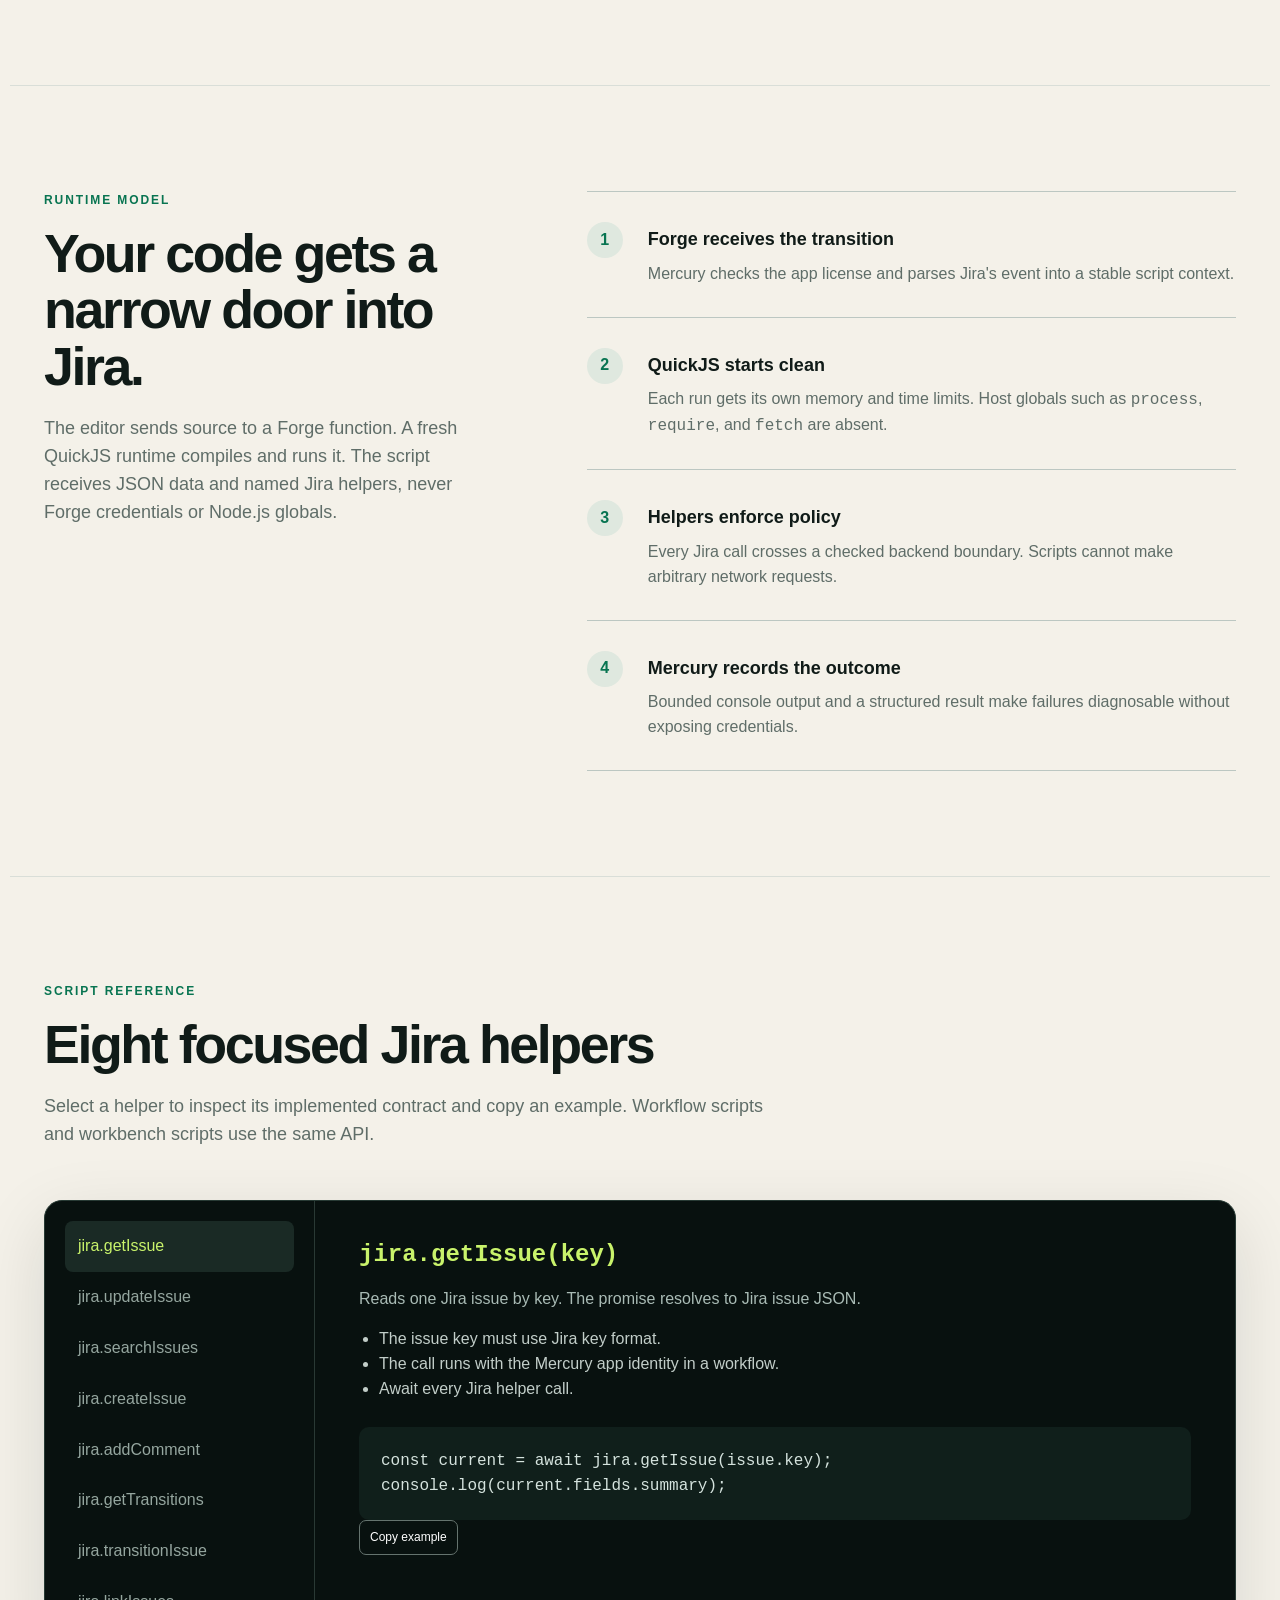
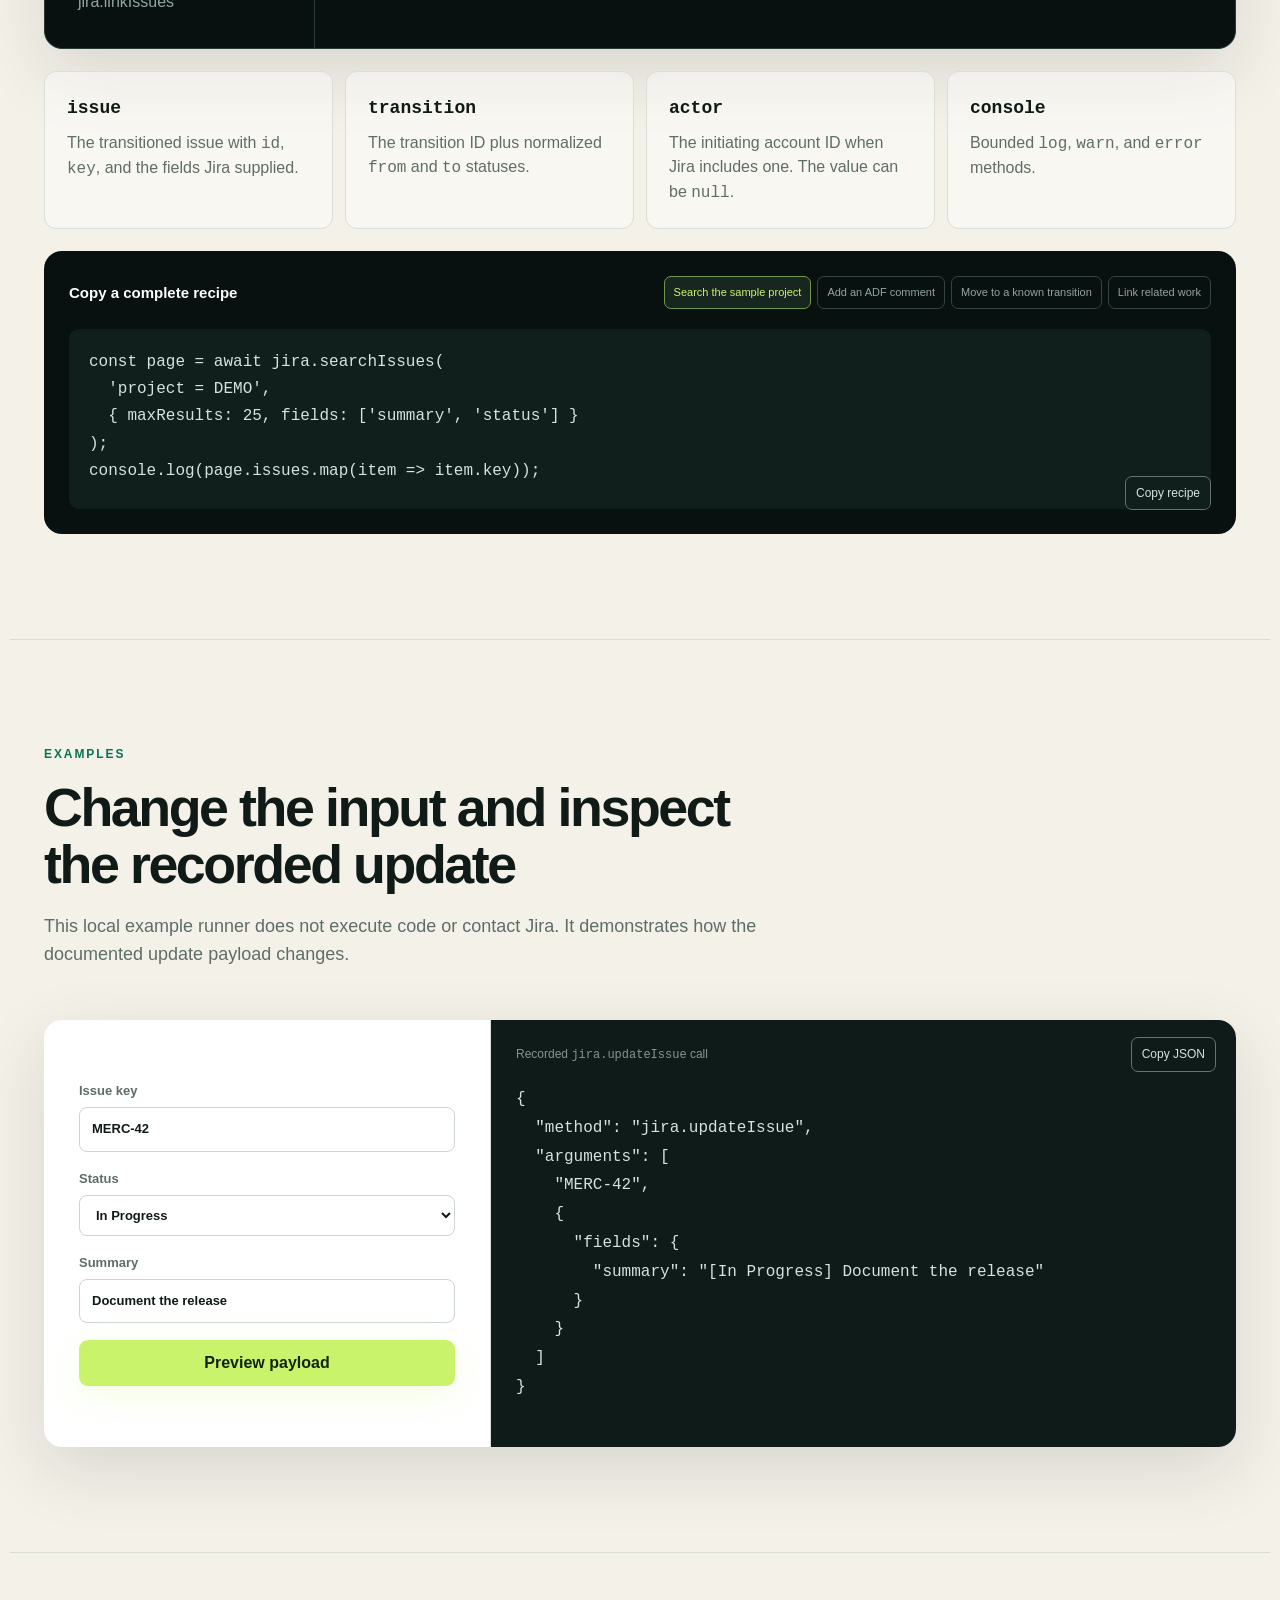
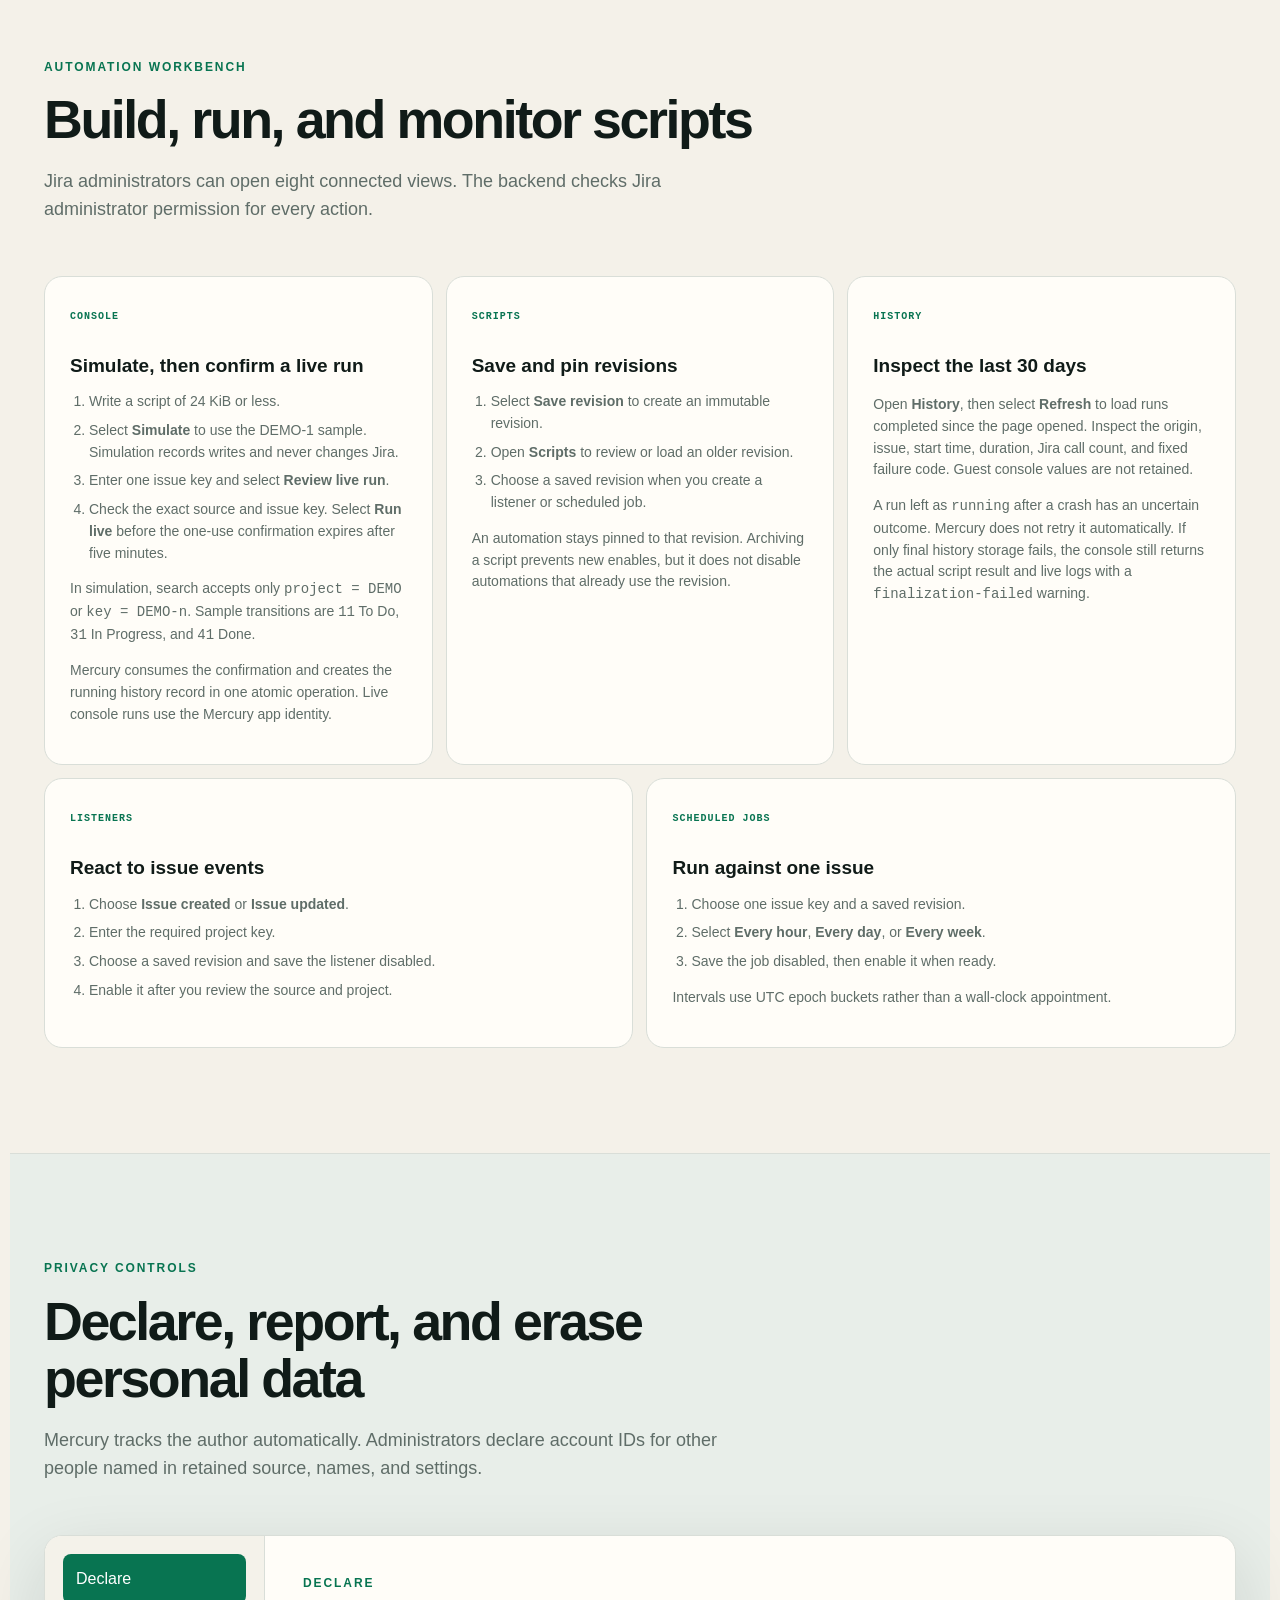
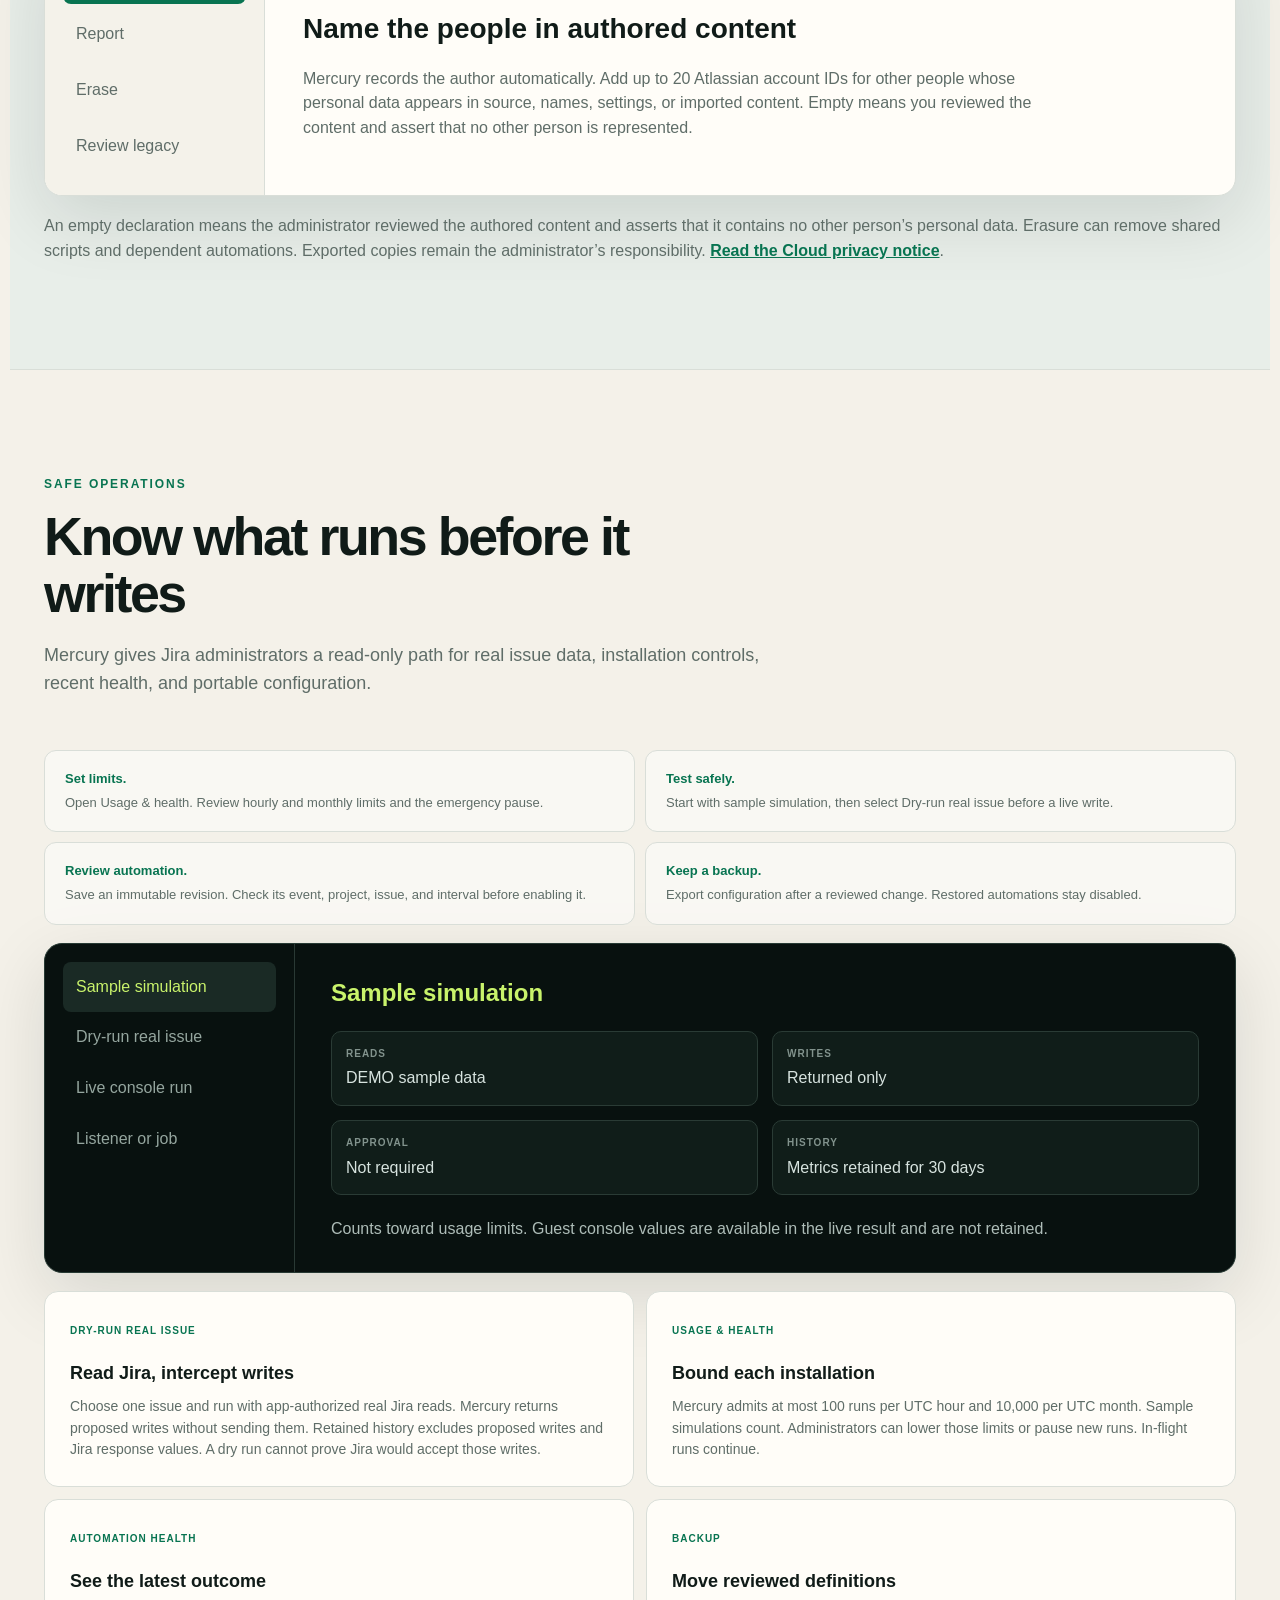
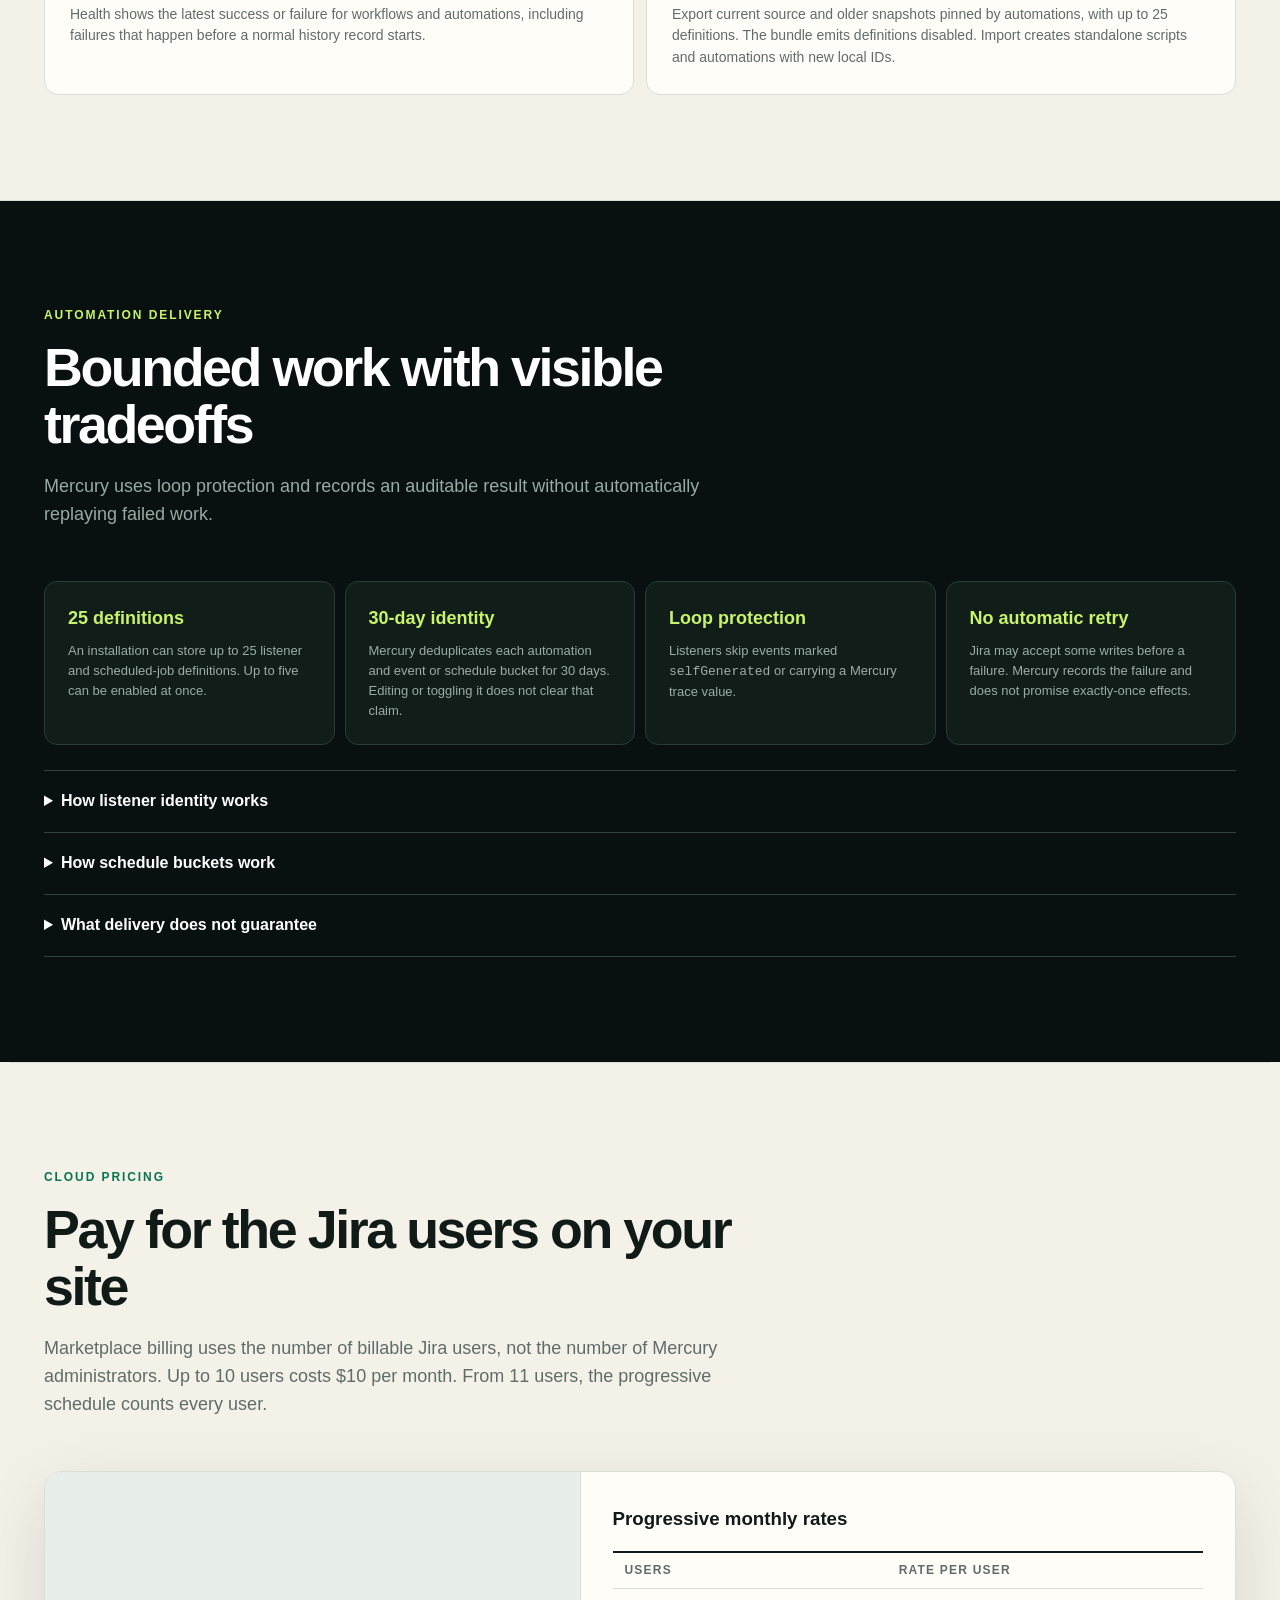
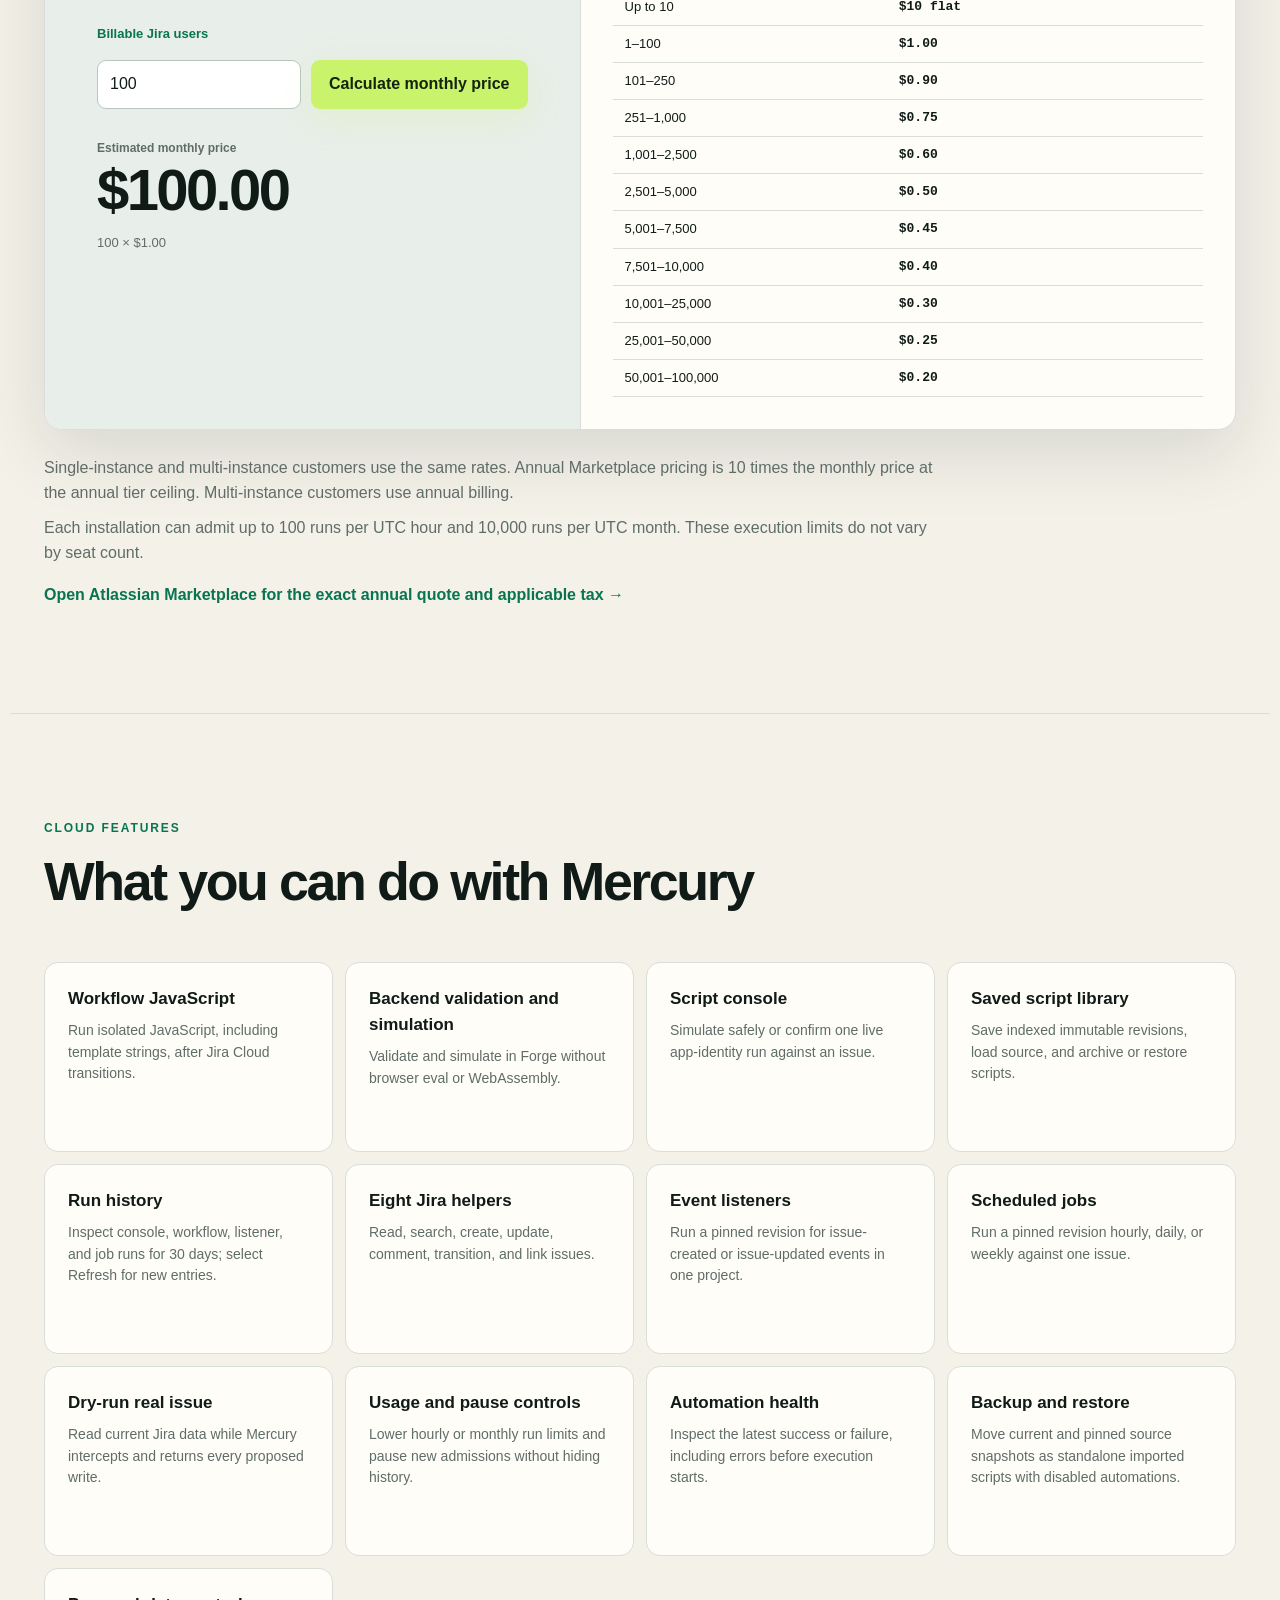
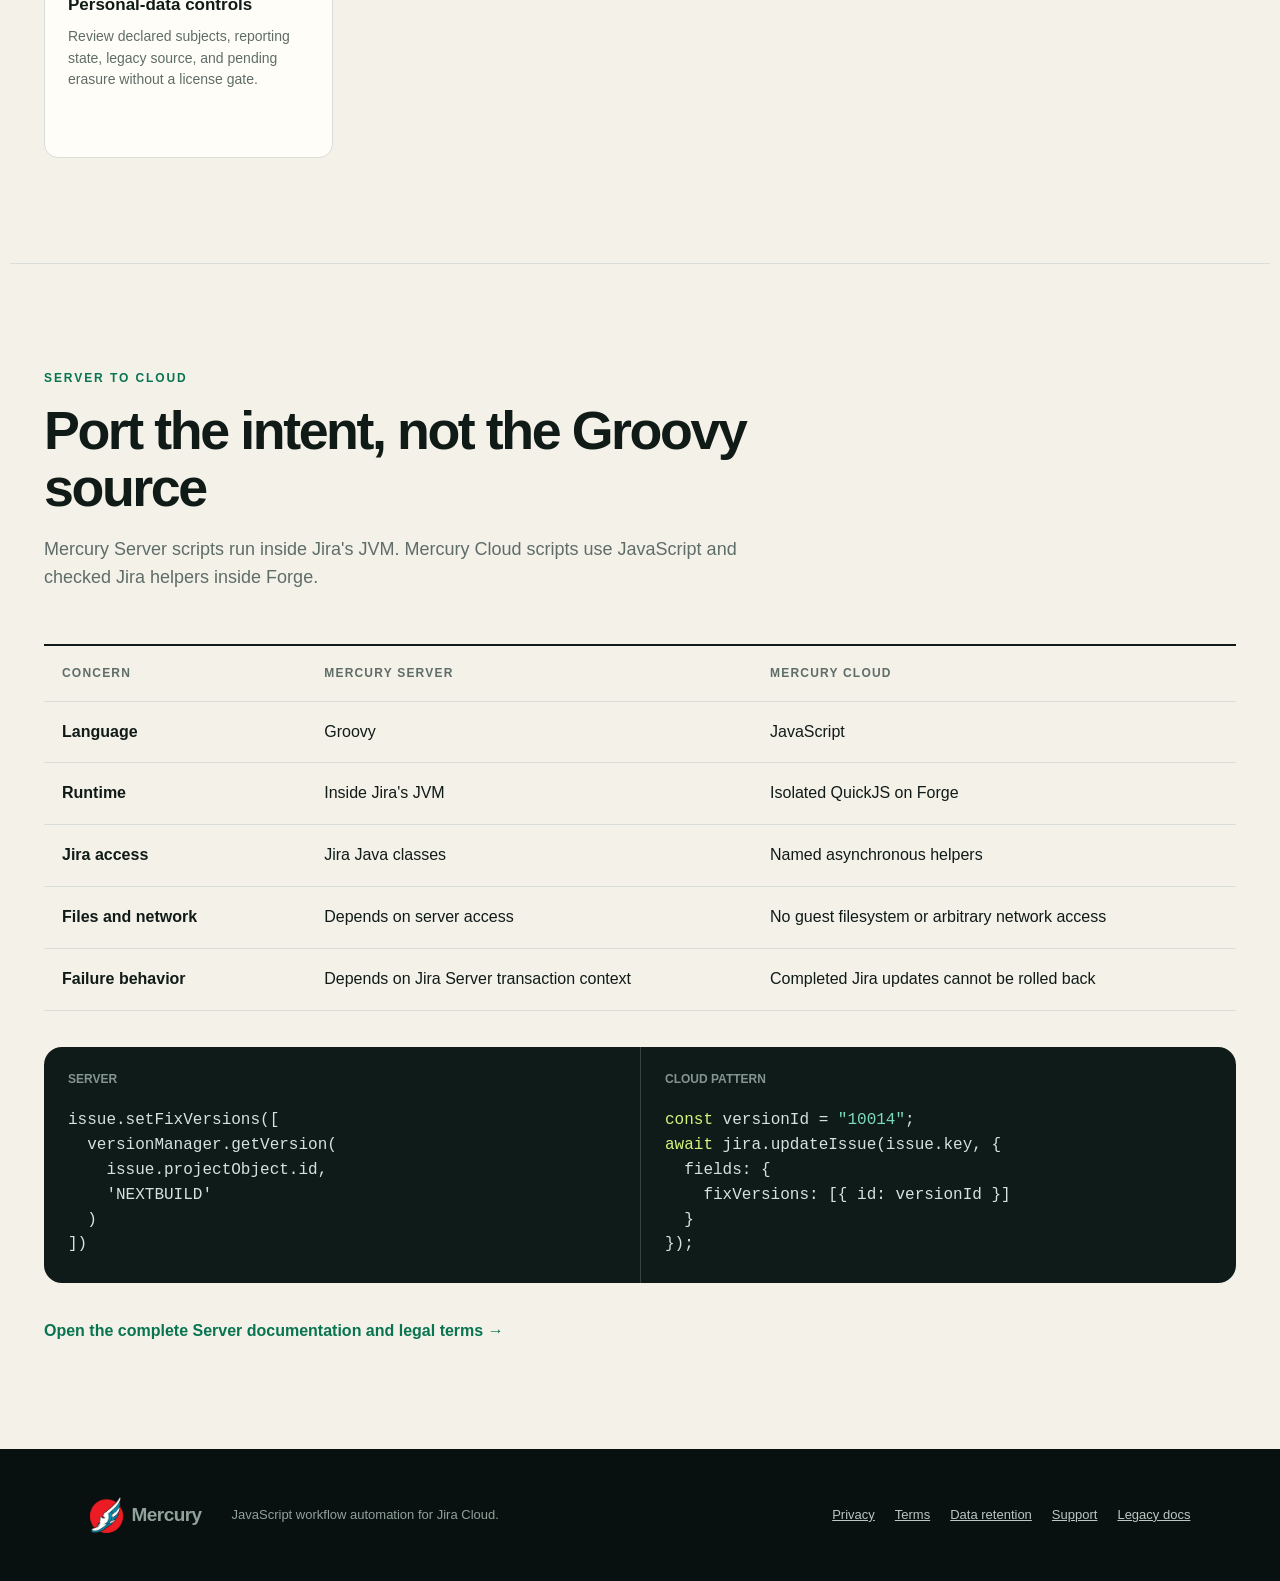
==== commit b4417bb3: "Document Cloud pricing" ====
--- a/index.html
+++ b/index.html
@@ -9,15 +9,16 @@
   <meta property="og:description" content="Write focused JavaScript automation for Jira Cloud workflows.">
   <title>Mercury for Jira Cloud</title>
   <link rel="icon" type="image/png" href="./assets/mercury-original.png?v=d432aed28987">
-  <link rel="stylesheet" href="./assets/site.css?v=f792966d9d93">
-  <script src="./assets/content.js?v=6bbe8634cc11" defer></script>
-  <script src="./assets/site.js?v=15d47c9e1298" defer></script>
+  <link rel="stylesheet" href="./assets/site.css?v=fe1825a0515f">
+  <script src="./assets/content.js?v=3c21540bd26e" defer></script>
+  <script src="./assets/pricing.js?v=23f3b590db9d" defer></script>
+  <script src="./assets/site.js?v=b19f6cd01211" defer></script>
 </head>
 <body>
   <a class="skip-link" href="#main">Skip to content</a>
   <header class="topbar">
     <a class="brand" href="#top" aria-label="Mercury home"><img src="./assets/mercury-original.png?v=d432aed28987" alt=""><span>Mercury</span></a>
-    <nav aria-label="Primary navigation"><a href="#start">Get started</a><a href="#reference">API</a><a href="#workbench">Workbench</a><a href="#operations">Controls</a><a href="#privacy-lifecycle">Privacy</a><a href="./support.html">Support</a></nav>
+    <nav aria-label="Primary navigation"><a href="#start">Get started</a><a href="#reference">API</a><a href="#workbench">Workbench</a><a href="#operations">Controls</a><a href="#pricing">Pricing</a><a href="#privacy-lifecycle">Privacy</a><a href="./support.html">Support</a></nav>
     <button class="search-open" type="button" data-search-open aria-haspopup="dialog"><span aria-hidden="true">⌕</span> Search <kbd>/</kbd></button>
   </header>
 
@@ -154,6 +155,45 @@
         <details><summary>How listener identity works</summary><p>Created events use the Jira issue ID. Updated events require both the issue ID and a changelog ID. Mercury skips an updated event when that stable identity is missing. It also drops an event whose timestamp is more than 24 hours from receipt.</p></details>
         <details><summary>How schedule buckets work</summary><p>One coarse hourly Forge trigger checks enabled jobs. A job uses a 1, 24, or 168-hour UTC epoch bucket. The first trigger after enablement can run the job. Missed intervals coalesce into the current bucket.</p><p>The claim uses the automation ID and bucket identity. Editing, disabling, or re-enabling a job does not run the same claimed bucket again.</p></details>
         <details><summary>What delivery does not guarantee</summary><p>Mercury prevents known duplicate dispatches for 30 days. It does not provide exactly-once Jira writes. It does not retry failed runs automatically. Scripts can leave partial Jira writes when a later helper call fails.</p></details>
+      </div>
+    </section>
+
+    <section class="section pricing" id="pricing">
+      <div class="section-intro"><p class="eyebrow">Cloud pricing</p><h2>Pay for the Jira users on your site</h2><p>Marketplace billing uses the number of billable Jira users, not the number of Mercury administrators. Up to 10 users costs $10 per month. From 11 users, the progressive schedule counts every user.</p></div>
+      <div class="pricing-layout">
+        <form class="pricing-calculator" data-pricing-form>
+          <label for="pricing-users">Billable Jira users</label>
+          <div class="pricing-input"><input id="pricing-users" name="users" type="number" min="1" max="100000" step="1" value="100" required><button class="button primary" type="submit">Calculate monthly price</button></div>
+          <div class="pricing-result" aria-live="polite">
+            <span>Estimated monthly price</span>
+            <strong data-pricing-total>$100.00</strong>
+            <p data-pricing-summary>100 users at $1.00 per user</p>
+          </div>
+        </form>
+        <div class="pricing-reference">
+          <h3>Progressive monthly rates</h3>
+          <table>
+            <thead><tr><th>Users</th><th>Rate per user</th></tr></thead>
+            <tbody>
+              <tr><td>Up to 10</td><td>$10 flat</td></tr>
+              <tr><td>1–100</td><td>$1.00</td></tr>
+              <tr><td>101–250</td><td>$0.90</td></tr>
+              <tr><td>251–1,000</td><td>$0.75</td></tr>
+              <tr><td>1,001–2,500</td><td>$0.60</td></tr>
+              <tr><td>2,501–5,000</td><td>$0.50</td></tr>
+              <tr><td>5,001–7,500</td><td>$0.45</td></tr>
+              <tr><td>7,501–10,000</td><td>$0.40</td></tr>
+              <tr><td>10,001–25,000</td><td>$0.30</td></tr>
+              <tr><td>25,001–50,000</td><td>$0.25</td></tr>
+              <tr><td>50,001–100,000</td><td>$0.20</td></tr>
+            </tbody>
+          </table>
+        </div>
+      </div>
+      <div class="pricing-notes">
+        <p>Single-instance and multi-instance customers use the same rates. Annual Marketplace pricing is 10 times the monthly price at the annual tier ceiling. Multi-instance customers use annual billing.</p>
+        <p>Each installation can admit up to 100 runs per UTC hour and 10,000 runs per UTC month. These execution limits do not vary by seat count.</p>
+        <a class="text-link" href="https://marketplace.atlassian.com/apps/1216459">Open Atlassian Marketplace for the exact annual quote and applicable tax <span>→</span></a>
       </div>
     </section>
 
--- a/assets/site.css
+++ b/assets/site.css
@@ -203,6 +203,26 @@
 .privacy-note { margin: 18px 0 0; color: var(--muted); }
 .privacy-note a { color: var(--green-dark); font-weight: 700; }
 
+.pricing-layout { display: grid; grid-template-columns: .9fr 1.1fr; overflow: hidden; border: 1px solid var(--line); border-radius: var(--radius); background: var(--card); box-shadow: var(--shadow); }
+.pricing-calculator { display: flex; flex-direction: column; justify-content: center; gap: 16px; padding: clamp(28px, 5vw, 52px); border-right: 1px solid var(--line); background: #e8eee9; }
+.pricing-calculator label { color: var(--green-dark); font-size: 13px; font-weight: 800; }
+.pricing-input { display: grid; grid-template-columns: minmax(0, 1fr) auto; gap: 10px; }
+.pricing-input input { min-width: 0; padding: 11px 12px; border: 1px solid #b9c6c0; border-radius: 9px; color: var(--ink); background: white; }
+.pricing-input input:focus { outline: 3px solid rgba(25,169,116,.2); border-color: var(--green-dark); }
+.pricing-result { margin-top: 14px; }
+.pricing-result span, .pricing-result strong { display: block; }
+.pricing-result span { color: var(--muted); font-size: 12px; font-weight: 700; }
+.pricing-result strong { margin-top: 4px; font-size: clamp(38px, 5vw, 58px); line-height: 1; letter-spacing: -.045em; }
+.pricing-result p { min-height: 44px; margin: 14px 0 0; color: var(--muted); font-size: 13px; }
+.pricing-reference { padding: 32px; }
+.pricing-reference h3 { margin: 0 0 18px; }
+.pricing-reference table { font-size: 13px; }
+.pricing-reference th, .pricing-reference td { padding: 8px 12px; }
+.pricing-reference tbody td:last-child { font-family: monospace; font-weight: 700; }
+.pricing-notes { max-width: 900px; margin-top: 26px; color: var(--muted); }
+.pricing-notes p { margin: 0 0 10px; }
+.pricing-notes .text-link { display: inline-block; margin-top: 8px; }
+
 .legal-page { background: var(--paper); }
 .legal-header { padding: 72px max(24px, calc((100vw - 920px) / 2)) 54px; color: white; background: var(--night); }
 .legal-header .brand { margin-bottom: 52px; }
@@ -286,7 +306,8 @@
   .guide-grid { grid-template-columns: 1fr; }
   .guide-grid article, .guide-grid article:nth-child(4), .guide-grid article:nth-child(5) { grid-column: auto; }
   .delivery-grid { grid-template-columns: 1fr; }
-  .operations-grid, .mode-panel dl, .launch-checklist { grid-template-columns: 1fr; }
+  .operations-grid, .mode-panel dl, .launch-checklist, .pricing-layout { grid-template-columns: 1fr; }
+  .pricing-calculator { border-right: 0; border-bottom: 1px solid var(--line); }
   .recipes-head { align-items: start; flex-direction: column; }
   .api-browser { grid-template-columns: 1fr; }
   .api-tabs { display: flex; overflow-x: auto; border-right: 0; border-bottom: 1px solid #293934; }
